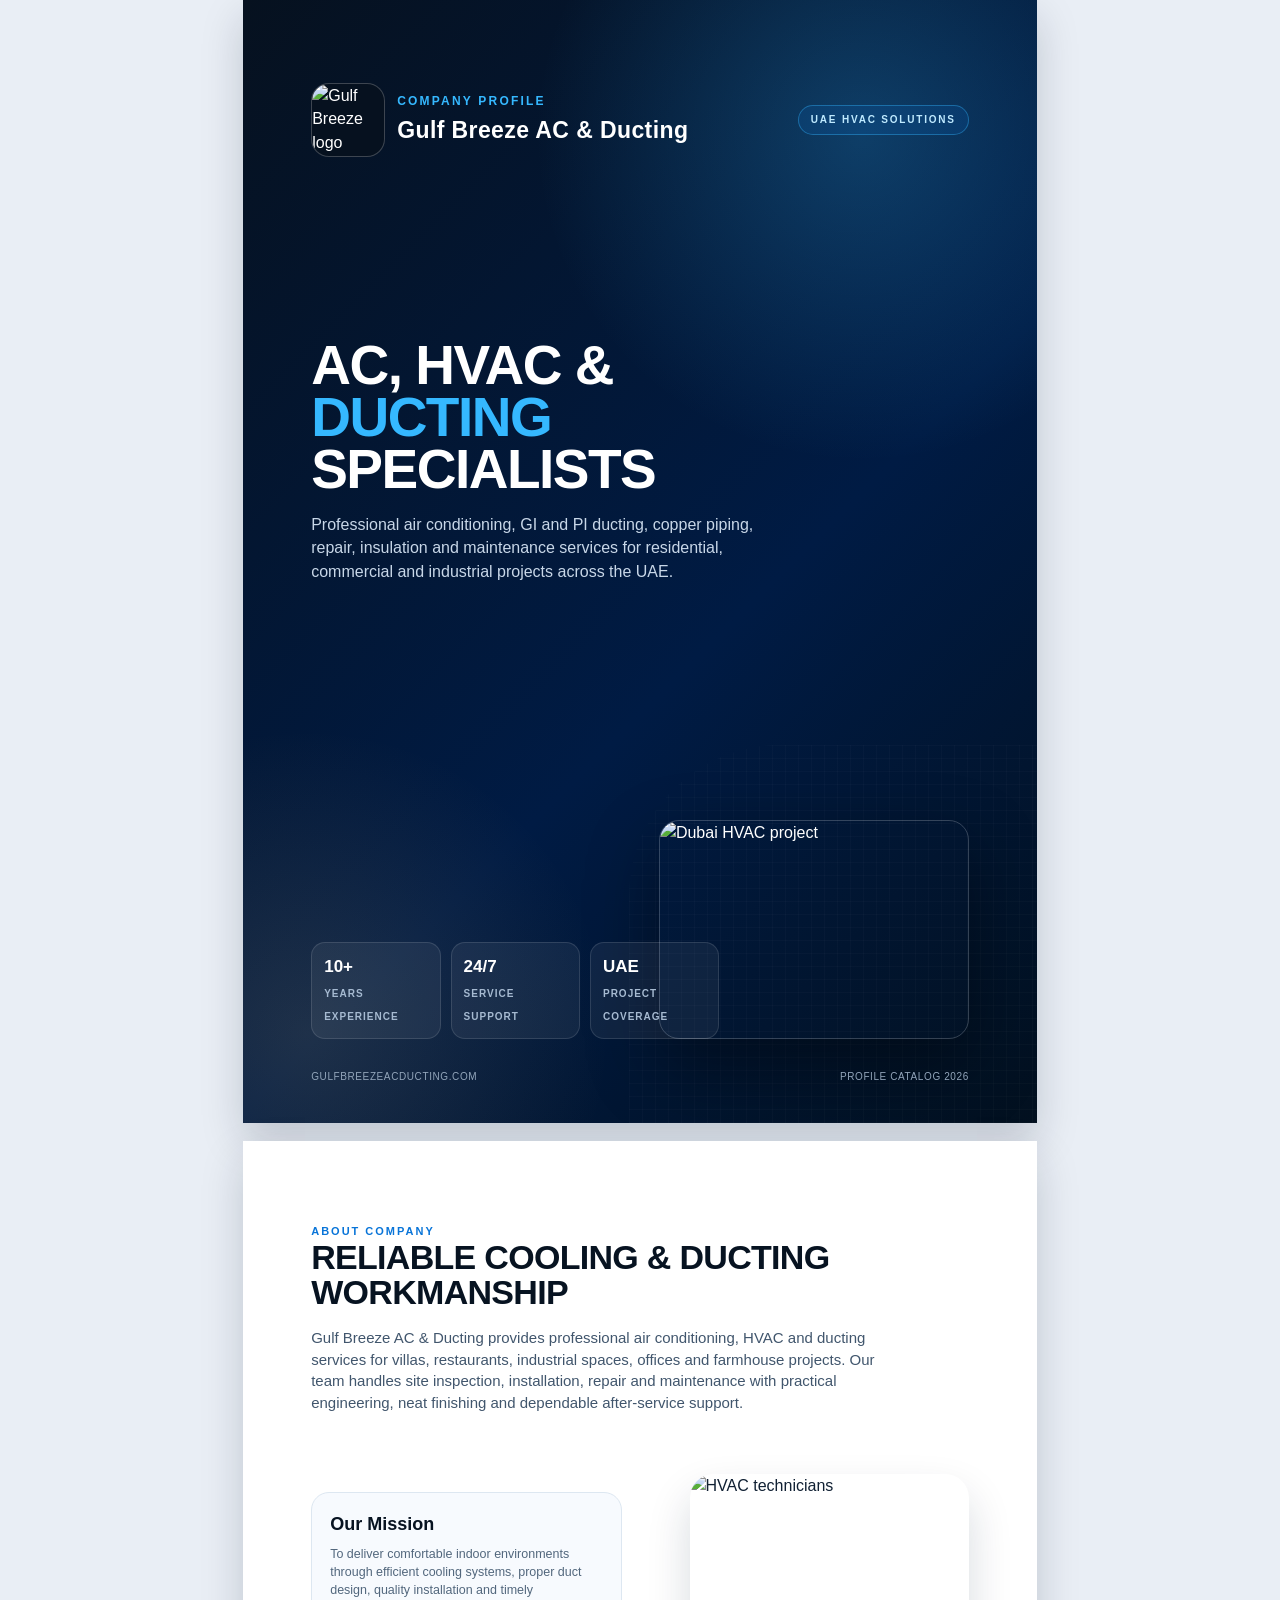
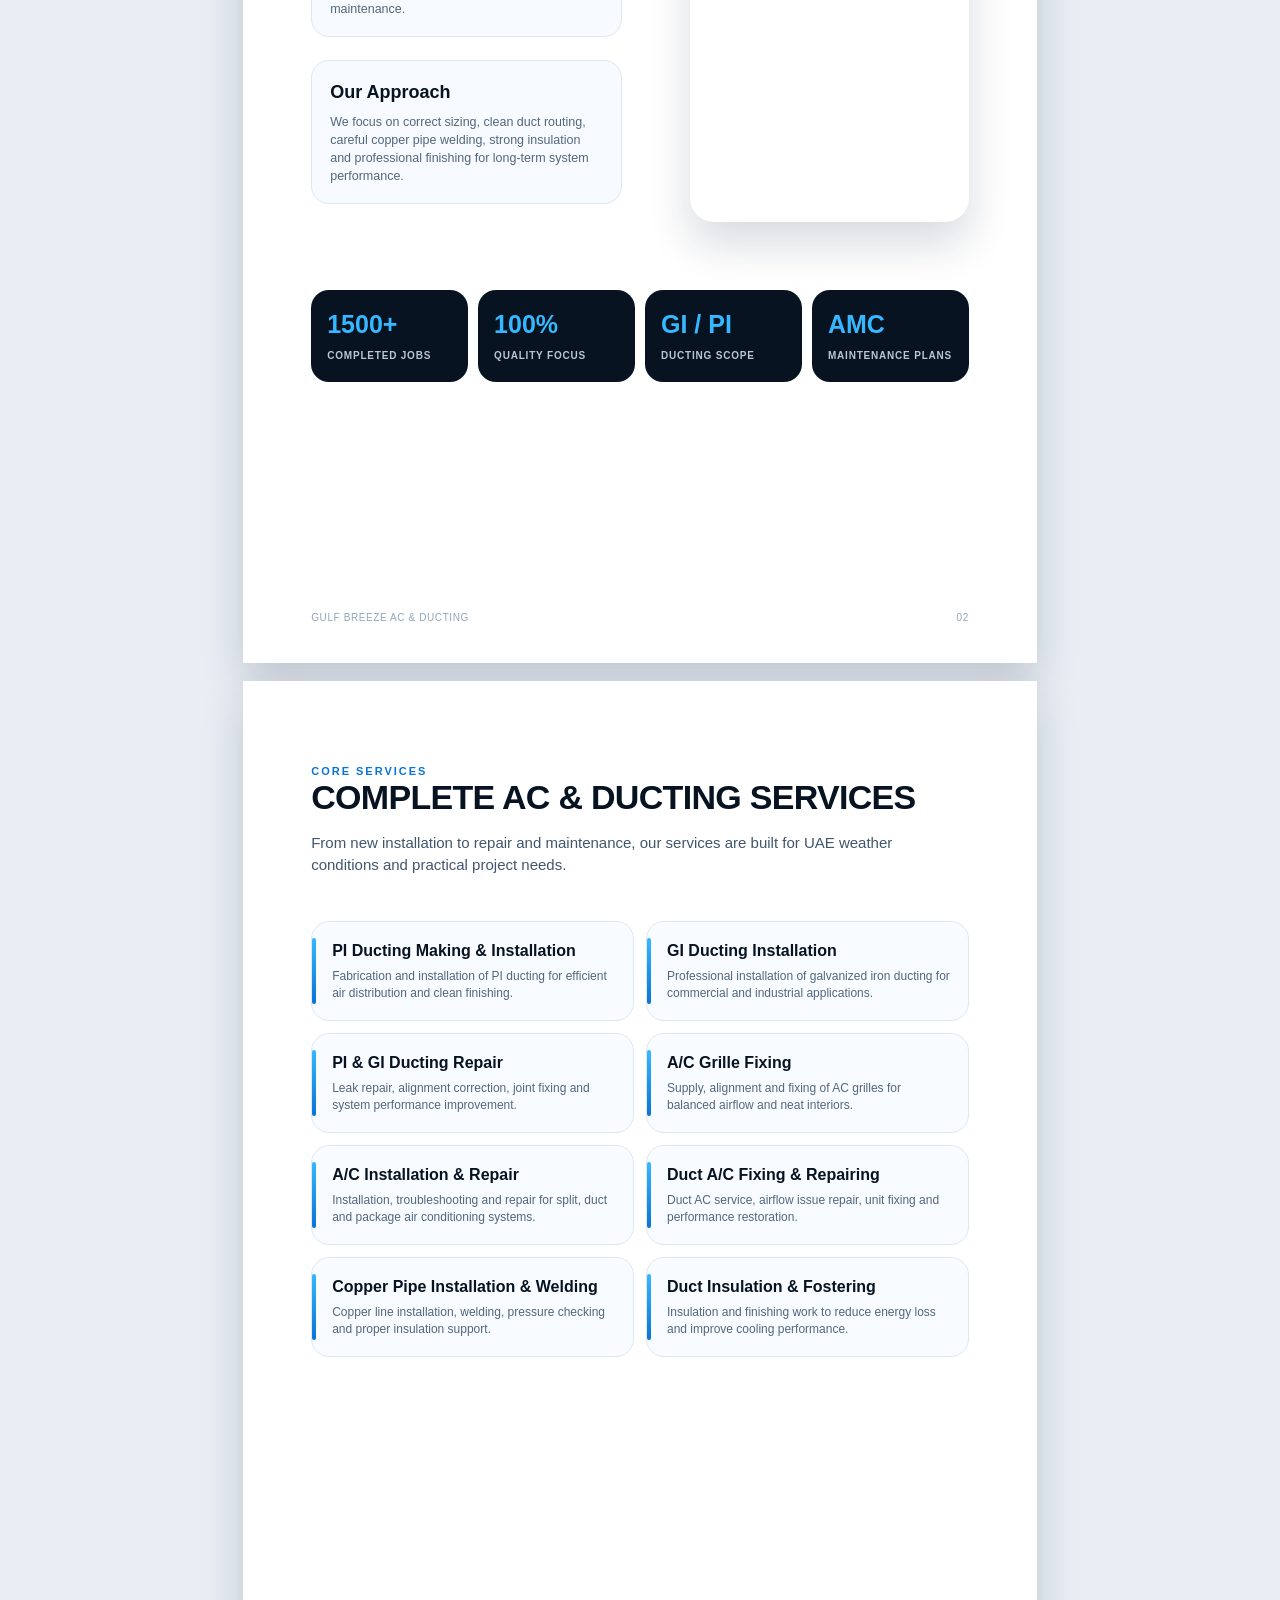
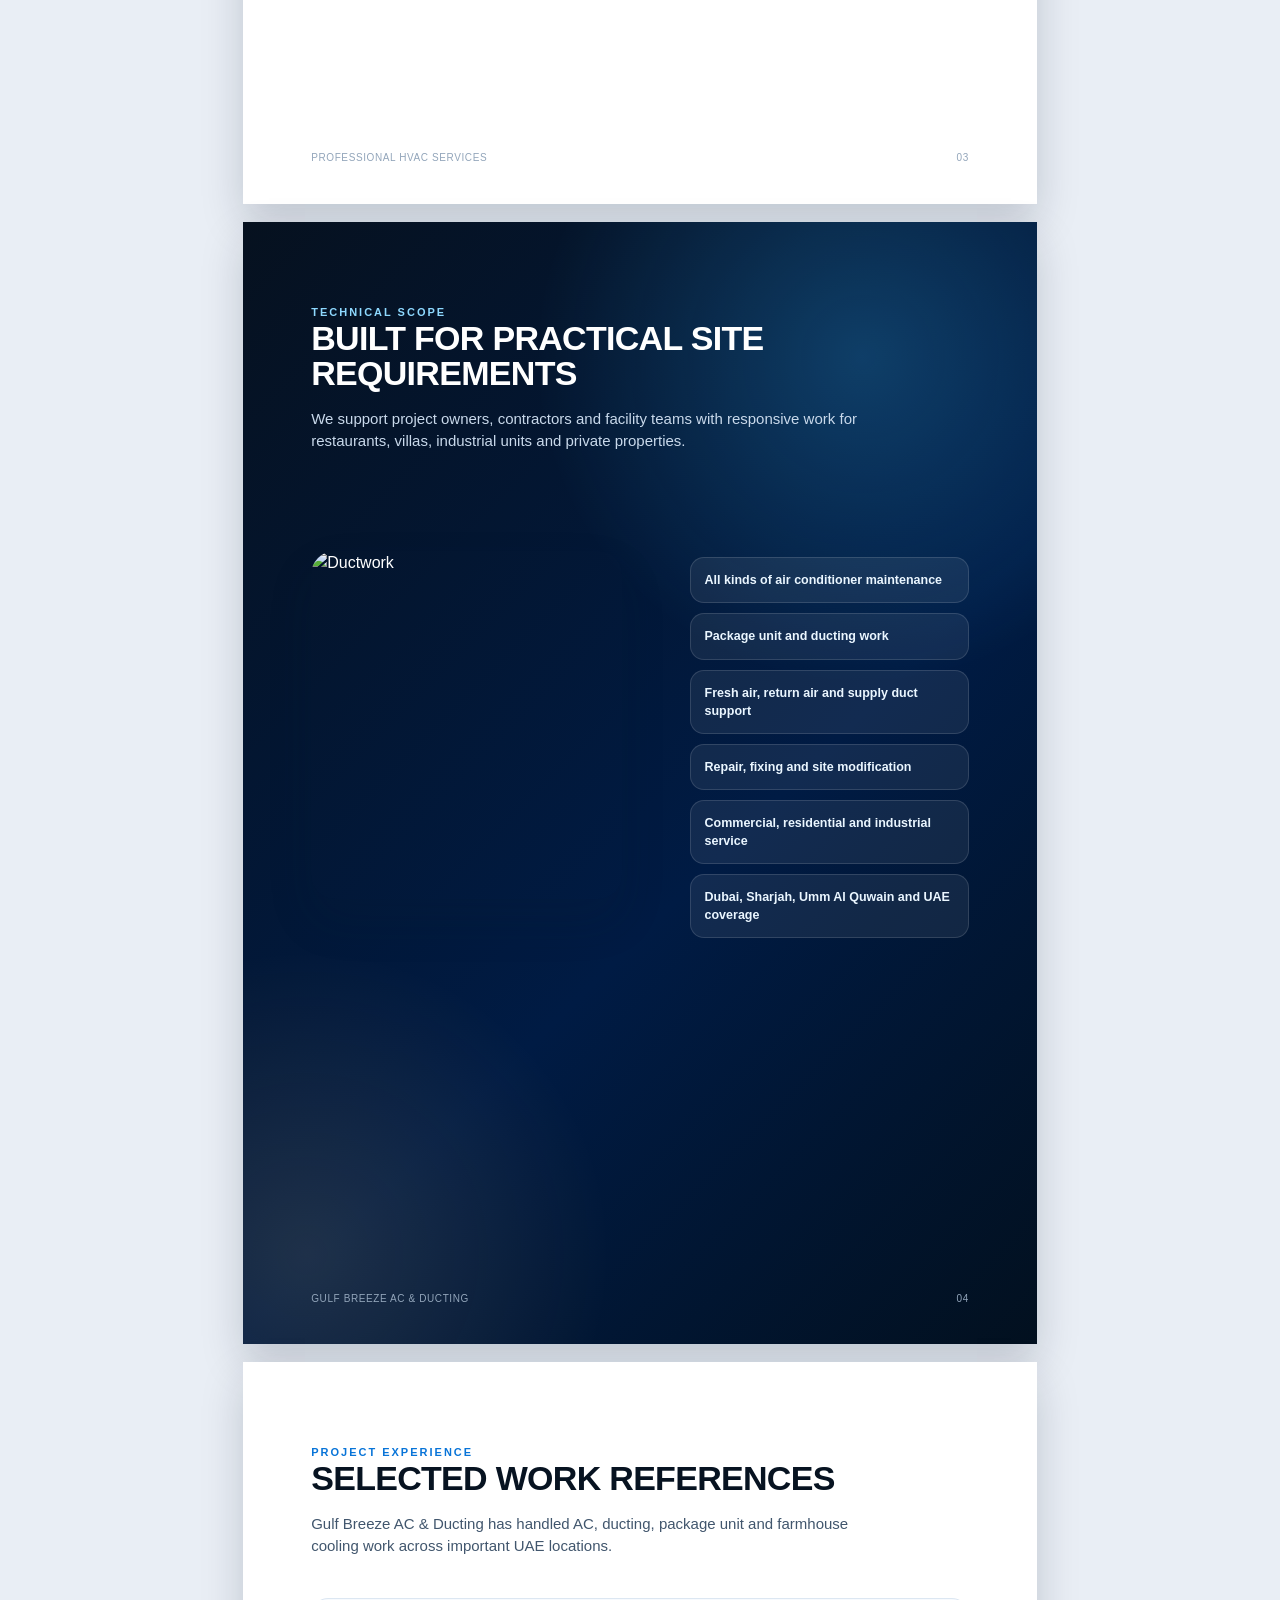
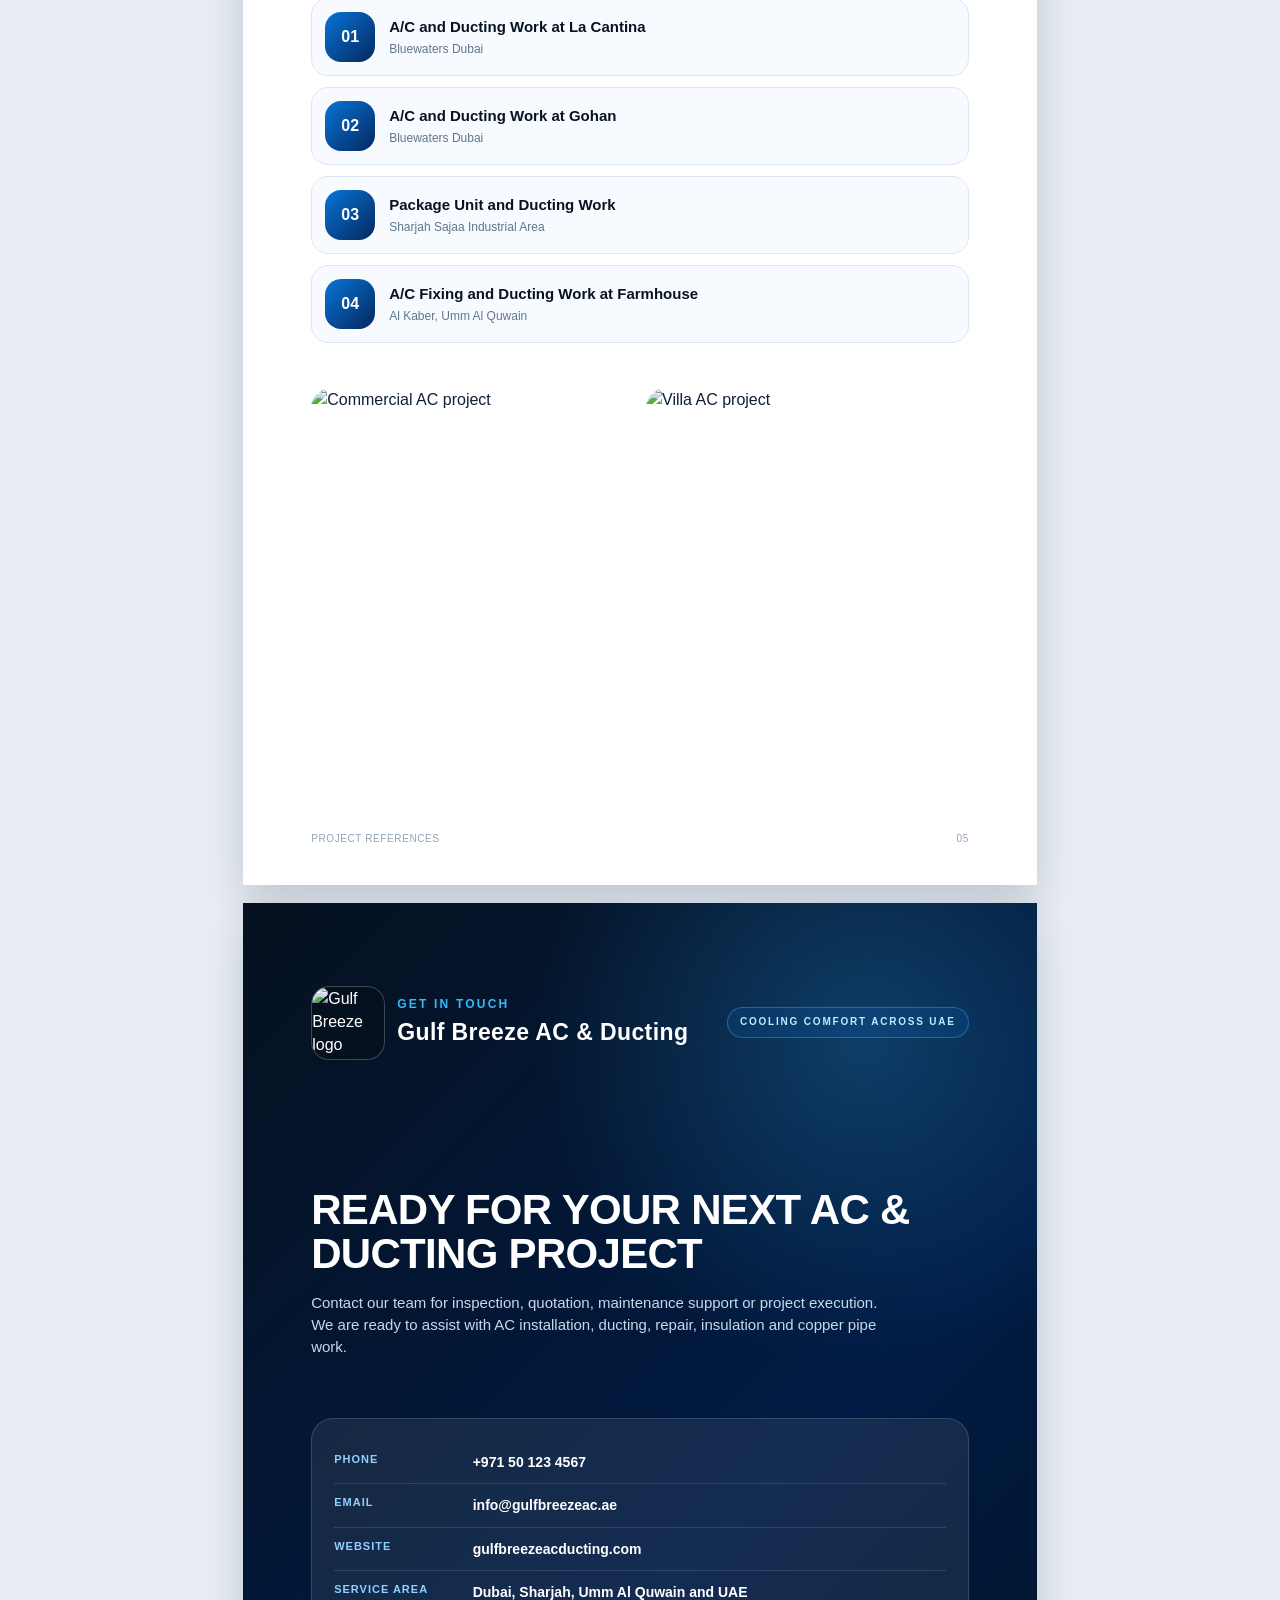
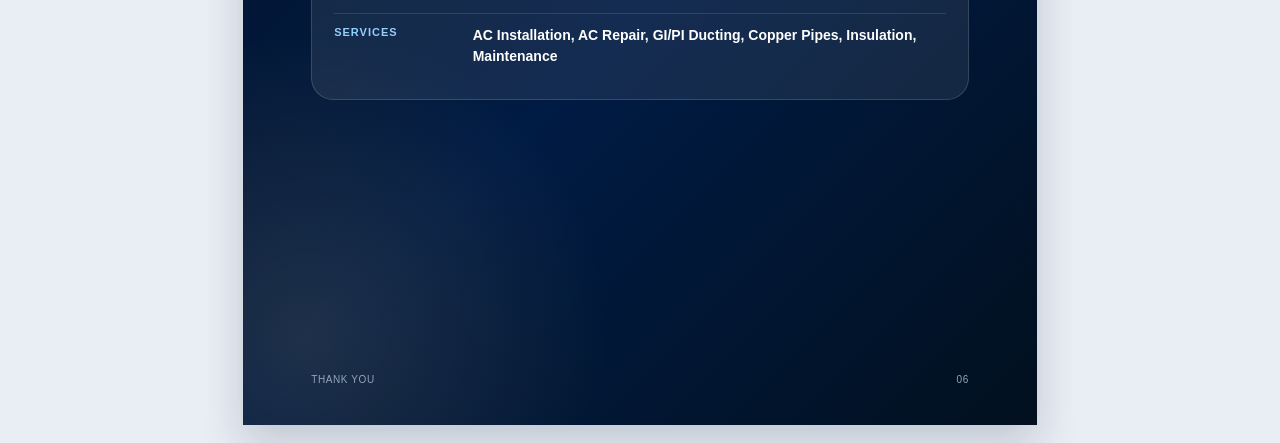
==== public/catalog/company-profile.html @ a93f42c4 "Add company profile catalog" ====
<!doctype html>
<html lang="en">
  <head>
    <meta charset="UTF-8" />
    <meta name="viewport" content="width=device-width, initial-scale=1.0" />
    <title>Gulf Breeze AC & Ducting - Company Profile</title>
    <style>
      :root {
        --navy: #071321;
        --deep: #001b44;
        --blue: #0874d8;
        --cyan: #35b8ff;
        --silver: #d7e2ee;
        --muted: #77879a;
        --gold: #d7b56d;
      }

      * {
        box-sizing: border-box;
      }

      body {
        margin: 0;
        background: #e9eef5;
        color: #102033;
        font-family: Arial, Helvetica, sans-serif;
        line-height: 1.45;
      }

      .page {
        position: relative;
        width: 210mm;
        height: 297mm;
        margin: 0 auto 18px;
        overflow: hidden;
        background: #fff;
        box-shadow: 0 18px 40px rgba(10, 24, 45, 0.18);
        page-break-after: always;
      }

      .dark {
        background:
          radial-gradient(circle at 78% 12%, rgba(53, 184, 255, 0.24), transparent 28%),
          radial-gradient(circle at 8% 92%, rgba(215, 181, 109, 0.14), transparent 24%),
          linear-gradient(135deg, #06111f 0%, #001b44 58%, #02101f 100%);
        color: #fff;
      }

      .inner {
        position: relative;
        z-index: 2;
        padding: 22mm 18mm;
        height: 100%;
      }

      .topline {
        display: flex;
        align-items: center;
        justify-content: space-between;
        gap: 20px;
      }

      .logo-wrap {
        display: flex;
        align-items: center;
        gap: 12px;
      }

      .logo {
        width: 74px;
        height: 74px;
        object-fit: cover;
        border-radius: 18px;
        border: 1px solid rgba(255, 255, 255, 0.22);
        background: #06111f;
      }

      .brand-small {
        font-size: 12px;
        letter-spacing: 2.2px;
        text-transform: uppercase;
        color: var(--cyan);
        font-weight: 700;
      }

      .brand-title {
        margin-top: 3px;
        font-size: 23px;
        font-weight: 900;
        letter-spacing: 0.4px;
        color: #fff;
      }

      .badge {
        display: inline-block;
        padding: 7px 12px;
        border-radius: 999px;
        border: 1px solid rgba(53, 184, 255, 0.38);
        color: #bfeaff;
        background: rgba(8, 116, 216, 0.14);
        font-size: 10px;
        font-weight: 800;
        letter-spacing: 1.8px;
        text-transform: uppercase;
      }

      .cover-title {
        margin: 48mm 0 0;
        max-width: 145mm;
        font-size: 55px;
        line-height: 0.95;
        letter-spacing: -1.5px;
        font-weight: 900;
        text-transform: uppercase;
      }

      .cover-title span {
        color: var(--cyan);
      }

      .cover-copy {
        width: 125mm;
        margin-top: 18px;
        color: #c8d7e8;
        font-size: 16px;
      }

      .cover-grid {
        position: absolute;
        right: -22mm;
        bottom: -20mm;
        width: 130mm;
        height: 120mm;
        border-radius: 40mm 0 0 0;
        opacity: 0.42;
        background-image:
          linear-gradient(rgba(255,255,255,0.05) 1px, transparent 1px),
          linear-gradient(90deg, rgba(255,255,255,0.05) 1px, transparent 1px);
        background-size: 13px 13px;
      }

      .cover-photo {
        position: absolute;
        right: 18mm;
        bottom: 22mm;
        width: 82mm;
        height: 58mm;
        border-radius: 20px;
        object-fit: cover;
        border: 1px solid rgba(255,255,255,0.2);
        box-shadow: 0 28px 70px rgba(0,0,0,0.38);
      }

      .meta-strip {
        position: absolute;
        left: 18mm;
        bottom: 22mm;
        display: grid;
        grid-template-columns: repeat(3, 1fr);
        gap: 10px;
        width: 108mm;
      }

      .meta-card {
        padding: 12px;
        border: 1px solid rgba(255,255,255,0.12);
        border-radius: 14px;
        background: rgba(255,255,255,0.06);
      }

      .meta-card strong {
        display: block;
        color: #fff;
        font-size: 17px;
      }

      .meta-card span {
        color: #a6bad1;
        font-size: 10px;
        text-transform: uppercase;
        letter-spacing: 1px;
        font-weight: 700;
      }

      .page-label {
        color: var(--blue);
        font-size: 11px;
        font-weight: 900;
        letter-spacing: 2px;
        text-transform: uppercase;
      }

      h1, h2, h3, p {
        margin-top: 0;
      }

      h2 {
        margin-bottom: 16px;
        color: #071321;
        font-size: 34px;
        line-height: 1.05;
        letter-spacing: -0.7px;
        text-transform: uppercase;
      }

      .dark h2 {
        color: #fff;
      }

      .lead {
        max-width: 155mm;
        color: #41566d;
        font-size: 15px;
      }

      .dark .lead {
        color: #c9d9eb;
      }

      .split {
        display: grid;
        grid-template-columns: 1fr 0.9fr;
        gap: 18mm;
        align-items: center;
        margin-top: 16mm;
      }

      .photo {
        width: 100%;
        height: 92mm;
        object-fit: cover;
        border-radius: 24px;
        box-shadow: 0 22px 44px rgba(15, 30, 55, 0.16);
      }

      .panel {
        padding: 18px;
        border: 1px solid #dde7f1;
        border-radius: 18px;
        background: #f7fafe;
      }

      .panel h3 {
        margin-bottom: 8px;
        color: #071321;
        font-size: 18px;
      }

      .panel p {
        margin-bottom: 0;
        color: #52677d;
        font-size: 12.5px;
      }

      .stats {
        display: grid;
        grid-template-columns: repeat(4, 1fr);
        gap: 10px;
        margin-top: 18mm;
      }

      .stat {
        padding: 16px;
        border-radius: 18px;
        background: #071321;
        color: #fff;
      }

      .stat strong {
        display: block;
        color: var(--cyan);
        font-size: 25px;
      }

      .stat span {
        color: #b8c6d5;
        font-size: 10px;
        font-weight: 800;
        text-transform: uppercase;
        letter-spacing: 0.8px;
      }

      .grid-2 {
        display: grid;
        grid-template-columns: repeat(2, 1fr);
        gap: 12px;
        margin-top: 12mm;
      }

      .service {
        position: relative;
        padding: 17px 17px 17px 20px;
        border-radius: 18px;
        background: #f8fbff;
        border: 1px solid #dde8f3;
      }

      .service:before {
        content: "";
        position: absolute;
        left: 0;
        top: 16px;
        bottom: 16px;
        width: 4px;
        border-radius: 4px;
        background: linear-gradient(var(--cyan), var(--blue));
      }

      .service h3 {
        margin-bottom: 6px;
        color: #071321;
        font-size: 16px;
      }

      .service p {
        margin-bottom: 0;
        color: #52677d;
        font-size: 12px;
      }

      .check-list {
        display: grid;
        grid-template-columns: repeat(2, 1fr);
        gap: 10px;
        margin-top: 12mm;
      }

      .check {
        padding: 13px 14px;
        border-radius: 14px;
        color: #eaf6ff;
        background: rgba(255,255,255,0.07);
        border: 1px solid rgba(255,255,255,0.13);
        font-size: 12.5px;
        font-weight: 700;
      }

      .project-list {
        display: grid;
        gap: 11px;
        margin-top: 11mm;
      }

      .project {
        display: grid;
        grid-template-columns: 50px 1fr;
        gap: 14px;
        align-items: center;
        padding: 13px;
        border-radius: 17px;
        background: #f7fafe;
        border: 1px solid #dce7f2;
      }

      .project-num {
        display: grid;
        place-items: center;
        width: 50px;
        height: 50px;
        border-radius: 16px;
        color: #fff;
        background: linear-gradient(135deg, var(--blue), #04285e);
        font-weight: 900;
      }

      .project h3 {
        margin-bottom: 3px;
        font-size: 15px;
        color: #071321;
      }

      .project p {
        margin-bottom: 0;
        color: #60768d;
        font-size: 12px;
      }

      .gallery {
        display: grid;
        grid-template-columns: 1fr 1fr;
        gap: 12px;
        margin-top: 12mm;
      }

      .gallery img {
        width: 100%;
        height: 62mm;
        object-fit: cover;
        border-radius: 20px;
      }

      .contact-card {
        margin-top: 16mm;
        padding: 22px;
        border-radius: 22px;
        background: rgba(255,255,255,0.08);
        border: 1px solid rgba(255,255,255,0.14);
      }

      .contact-row {
        display: grid;
        grid-template-columns: 34mm 1fr;
        gap: 10px;
        padding: 11px 0;
        border-bottom: 1px solid rgba(255,255,255,0.12);
      }

      .contact-row:last-child {
        border-bottom: 0;
      }

      .contact-row span {
        color: #93cfff;
        font-size: 11px;
        font-weight: 900;
        text-transform: uppercase;
        letter-spacing: 1px;
      }

      .contact-row strong {
        color: #fff;
        font-size: 14px;
      }

      .footer-note {
        position: absolute;
        left: 18mm;
        right: 18mm;
        bottom: 10mm;
        display: flex;
        justify-content: space-between;
        color: #92a5ba;
        font-size: 10px;
        letter-spacing: 0.6px;
        text-transform: uppercase;
      }

      @page {
        size: A4;
        margin: 0;
      }

      @media print {
        body {
          background: #fff;
        }

        .page {
          margin: 0;
          box-shadow: none;
        }
      }
    </style>
  </head>
  <body>
    <section class="page dark">
      <div class="cover-grid"></div>
      <img class="cover-photo" src="../assets/images/hero_dubai_chiller_1779714256893.png" alt="Dubai HVAC project" />
      <div class="inner">
        <div class="topline">
          <div class="logo-wrap">
            <img class="logo" src="../gulf-breeze-logo.png" alt="Gulf Breeze logo" />
            <div>
              <div class="brand-small">Company Profile</div>
              <div class="brand-title">Gulf Breeze AC & Ducting</div>
            </div>
          </div>
          <div class="badge">UAE HVAC Solutions</div>
        </div>

        <h1 class="cover-title">AC, HVAC & <span>Ducting</span> Specialists</h1>
        <p class="cover-copy">
          Professional air conditioning, GI and PI ducting, copper piping, repair, insulation and maintenance services for residential, commercial and industrial projects across the UAE.
        </p>

        <div class="meta-strip">
          <div class="meta-card"><strong>10+</strong><span>Years Experience</span></div>
          <div class="meta-card"><strong>24/7</strong><span>Service Support</span></div>
          <div class="meta-card"><strong>UAE</strong><span>Project Coverage</span></div>
        </div>
      </div>
      <div class="footer-note"><span>gulfbreezeacducting.com</span><span>Profile Catalog 2026</span></div>
    </section>

    <section class="page">
      <div class="inner">
        <div class="page-label">About Company</div>
        <h2>Reliable Cooling & Ducting Workmanship</h2>
        <p class="lead">
          Gulf Breeze AC & Ducting provides professional air conditioning, HVAC and ducting services for villas, restaurants, industrial spaces, offices and farmhouse projects. Our team handles site inspection, installation, repair and maintenance with practical engineering, neat finishing and dependable after-service support.
        </p>

        <div class="split">
          <div>
            <div class="panel">
              <h3>Our Mission</h3>
              <p>To deliver comfortable indoor environments through efficient cooling systems, proper duct design, quality installation and timely maintenance.</p>
            </div>
            <br />
            <div class="panel">
              <h3>Our Approach</h3>
              <p>We focus on correct sizing, clean duct routing, careful copper pipe welding, strong insulation and professional finishing for long-term system performance.</p>
            </div>
          </div>
          <img class="photo" src="../assets/images/about_technicians_1779714281307.png" alt="HVAC technicians" />
        </div>

        <div class="stats">
          <div class="stat"><strong>1500+</strong><span>Completed Jobs</span></div>
          <div class="stat"><strong>100%</strong><span>Quality Focus</span></div>
          <div class="stat"><strong>GI / PI</strong><span>Ducting Scope</span></div>
          <div class="stat"><strong>AMC</strong><span>Maintenance Plans</span></div>
        </div>
      </div>
      <div class="footer-note"><span>Gulf Breeze AC & Ducting</span><span>02</span></div>
    </section>

    <section class="page">
      <div class="inner">
        <div class="page-label">Core Services</div>
        <h2>Complete AC & Ducting Services</h2>
        <p class="lead">
          From new installation to repair and maintenance, our services are built for UAE weather conditions and practical project needs.
        </p>

        <div class="grid-2">
          <div class="service"><h3>PI Ducting Making & Installation</h3><p>Fabrication and installation of PI ducting for efficient air distribution and clean finishing.</p></div>
          <div class="service"><h3>GI Ducting Installation</h3><p>Professional installation of galvanized iron ducting for commercial and industrial applications.</p></div>
          <div class="service"><h3>PI & GI Ducting Repair</h3><p>Leak repair, alignment correction, joint fixing and system performance improvement.</p></div>
          <div class="service"><h3>A/C Grille Fixing</h3><p>Supply, alignment and fixing of AC grilles for balanced airflow and neat interiors.</p></div>
          <div class="service"><h3>A/C Installation & Repair</h3><p>Installation, troubleshooting and repair for split, duct and package air conditioning systems.</p></div>
          <div class="service"><h3>Duct A/C Fixing & Repairing</h3><p>Duct AC service, airflow issue repair, unit fixing and performance restoration.</p></div>
          <div class="service"><h3>Copper Pipe Installation & Welding</h3><p>Copper line installation, welding, pressure checking and proper insulation support.</p></div>
          <div class="service"><h3>Duct Insulation & Fostering</h3><p>Insulation and finishing work to reduce energy loss and improve cooling performance.</p></div>
        </div>
      </div>
      <div class="footer-note"><span>Professional HVAC Services</span><span>03</span></div>
    </section>

    <section class="page dark">
      <div class="inner">
        <div class="page-label" style="color:#8ed9ff">Technical Scope</div>
        <h2>Built For Practical Site Requirements</h2>
        <p class="lead">
          We support project owners, contractors and facility teams with responsive work for restaurants, villas, industrial units and private properties.
        </p>

        <div class="split">
          <img class="photo" src="../assets/images/about_ductwork_1779714306648.png" alt="Ductwork" />
          <div>
            <div class="check-list" style="grid-template-columns:1fr">
              <div class="check">All kinds of air conditioner maintenance</div>
              <div class="check">Package unit and ducting work</div>
              <div class="check">Fresh air, return air and supply duct support</div>
              <div class="check">Repair, fixing and site modification</div>
              <div class="check">Commercial, residential and industrial service</div>
              <div class="check">Dubai, Sharjah, Umm Al Quwain and UAE coverage</div>
            </div>
          </div>
        </div>
      </div>
      <div class="footer-note"><span>Gulf Breeze AC & Ducting</span><span>04</span></div>
    </section>

    <section class="page">
      <div class="inner">
        <div class="page-label">Project Experience</div>
        <h2>Selected Work References</h2>
        <p class="lead">
          Gulf Breeze AC & Ducting has handled AC, ducting, package unit and farmhouse cooling work across important UAE locations.
        </p>

        <div class="project-list">
          <div class="project"><div class="project-num">01</div><div><h3>A/C and Ducting Work at La Cantina</h3><p>Bluewaters Dubai</p></div></div>
          <div class="project"><div class="project-num">02</div><div><h3>A/C and Ducting Work at Gohan</h3><p>Bluewaters Dubai</p></div></div>
          <div class="project"><div class="project-num">03</div><div><h3>Package Unit and Ducting Work</h3><p>Sharjah Sajaa Industrial Area</p></div></div>
          <div class="project"><div class="project-num">04</div><div><h3>A/C Fixing and Ducting Work at Farmhouse</h3><p>Al Kaber, Umm Al Quwain</p></div></div>
        </div>

        <div class="gallery">
          <img src="../assets/images/project_office_1779714329550.png" alt="Commercial AC project" />
          <img src="../assets/images/project_villa_1779714355444.png" alt="Villa AC project" />
        </div>
      </div>
      <div class="footer-note"><span>Project References</span><span>05</span></div>
    </section>

    <section class="page dark">
      <div class="inner">
        <div class="topline">
          <div class="logo-wrap">
            <img class="logo" src="../gulf-breeze-logo.png" alt="Gulf Breeze logo" />
            <div>
              <div class="brand-small">Get In Touch</div>
              <div class="brand-title">Gulf Breeze AC & Ducting</div>
            </div>
          </div>
          <div class="badge">Cooling Comfort Across UAE</div>
        </div>

        <h2 style="margin-top:34mm; font-size:42px;">Ready For Your Next AC & Ducting Project</h2>
        <p class="lead">
          Contact our team for inspection, quotation, maintenance support or project execution. We are ready to assist with AC installation, ducting, repair, insulation and copper pipe work.
        </p>

        <div class="contact-card">
          <div class="contact-row"><span>Phone</span><strong>+971 50 123 4567</strong></div>
          <div class="contact-row"><span>Email</span><strong>info@gulfbreezeac.ae</strong></div>
          <div class="contact-row"><span>Website</span><strong>gulfbreezeacducting.com</strong></div>
          <div class="contact-row"><span>Service Area</span><strong>Dubai, Sharjah, Umm Al Quwain and UAE</strong></div>
          <div class="contact-row"><span>Services</span><strong>AC Installation, AC Repair, GI/PI Ducting, Copper Pipes, Insulation, Maintenance</strong></div>
        </div>
      </div>
      <div class="footer-note"><span>Thank You</span><span>06</span></div>
    </section>
  </body>
</html>
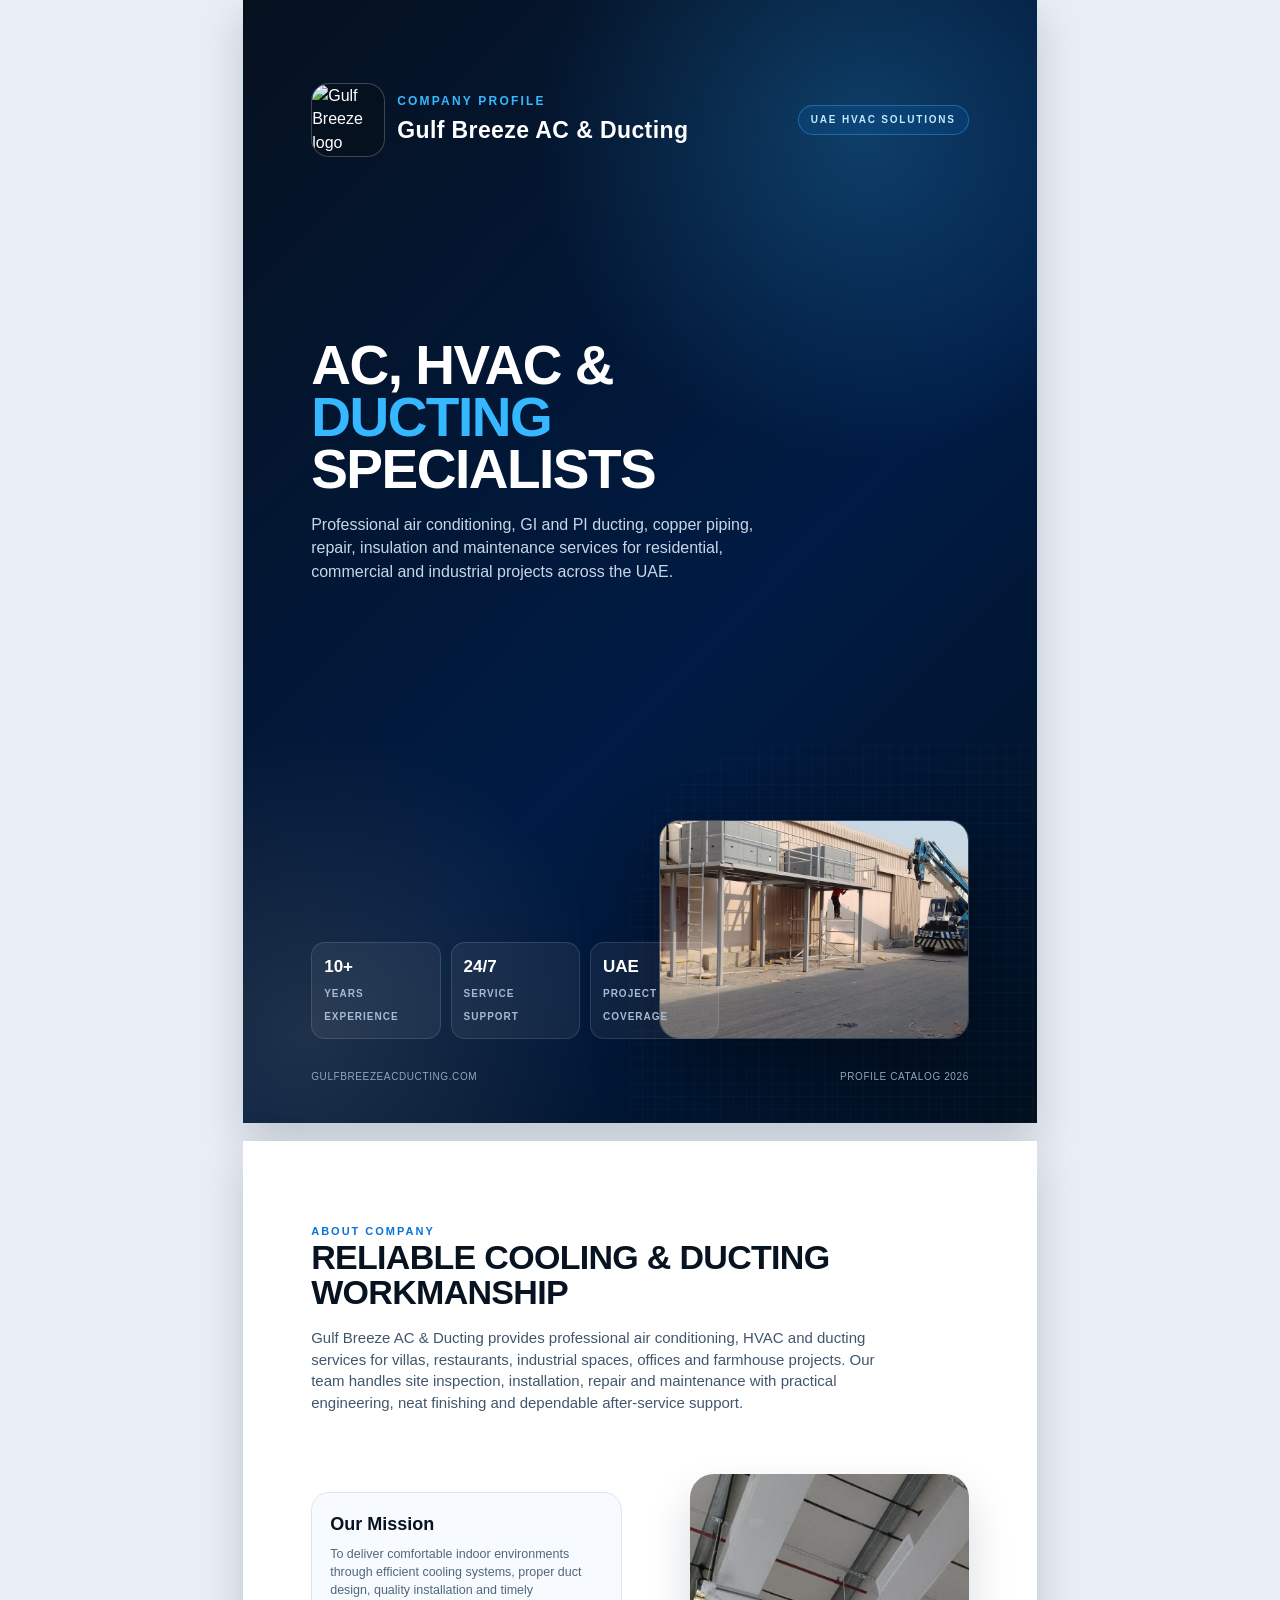
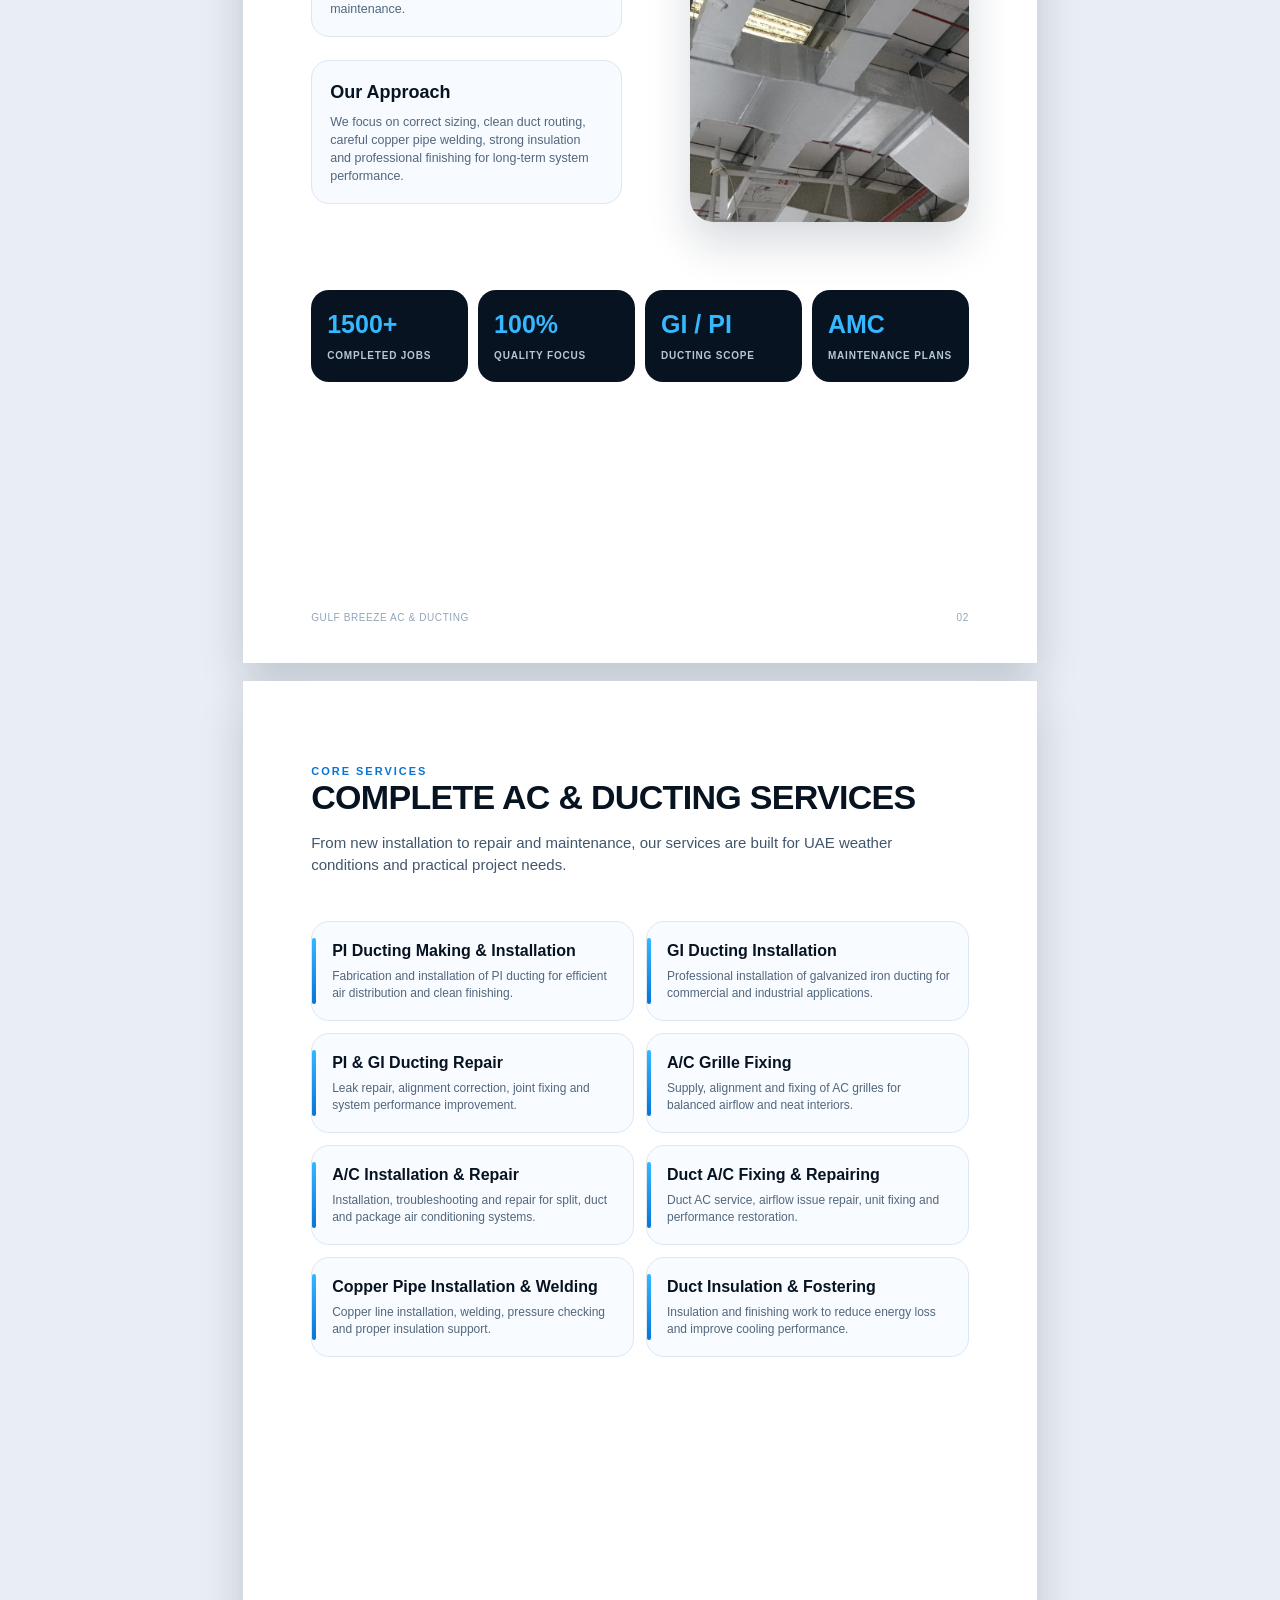
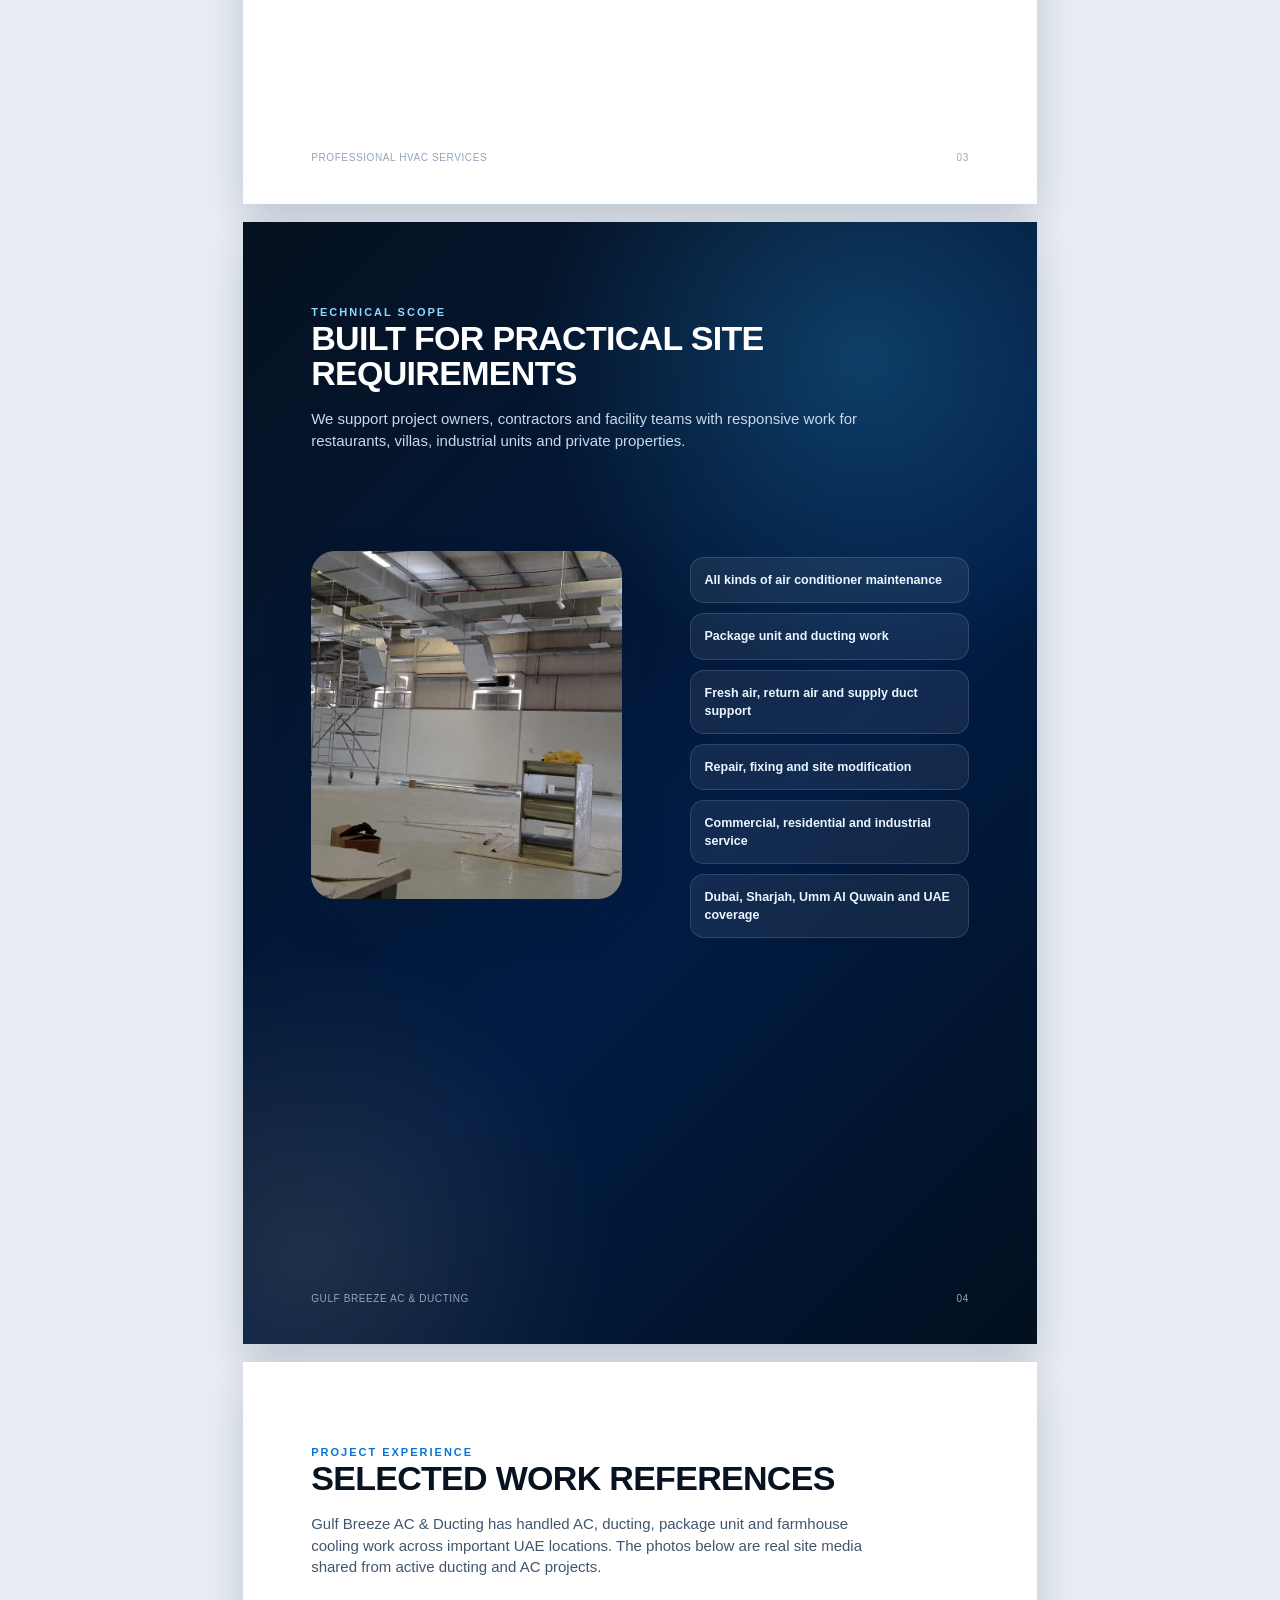
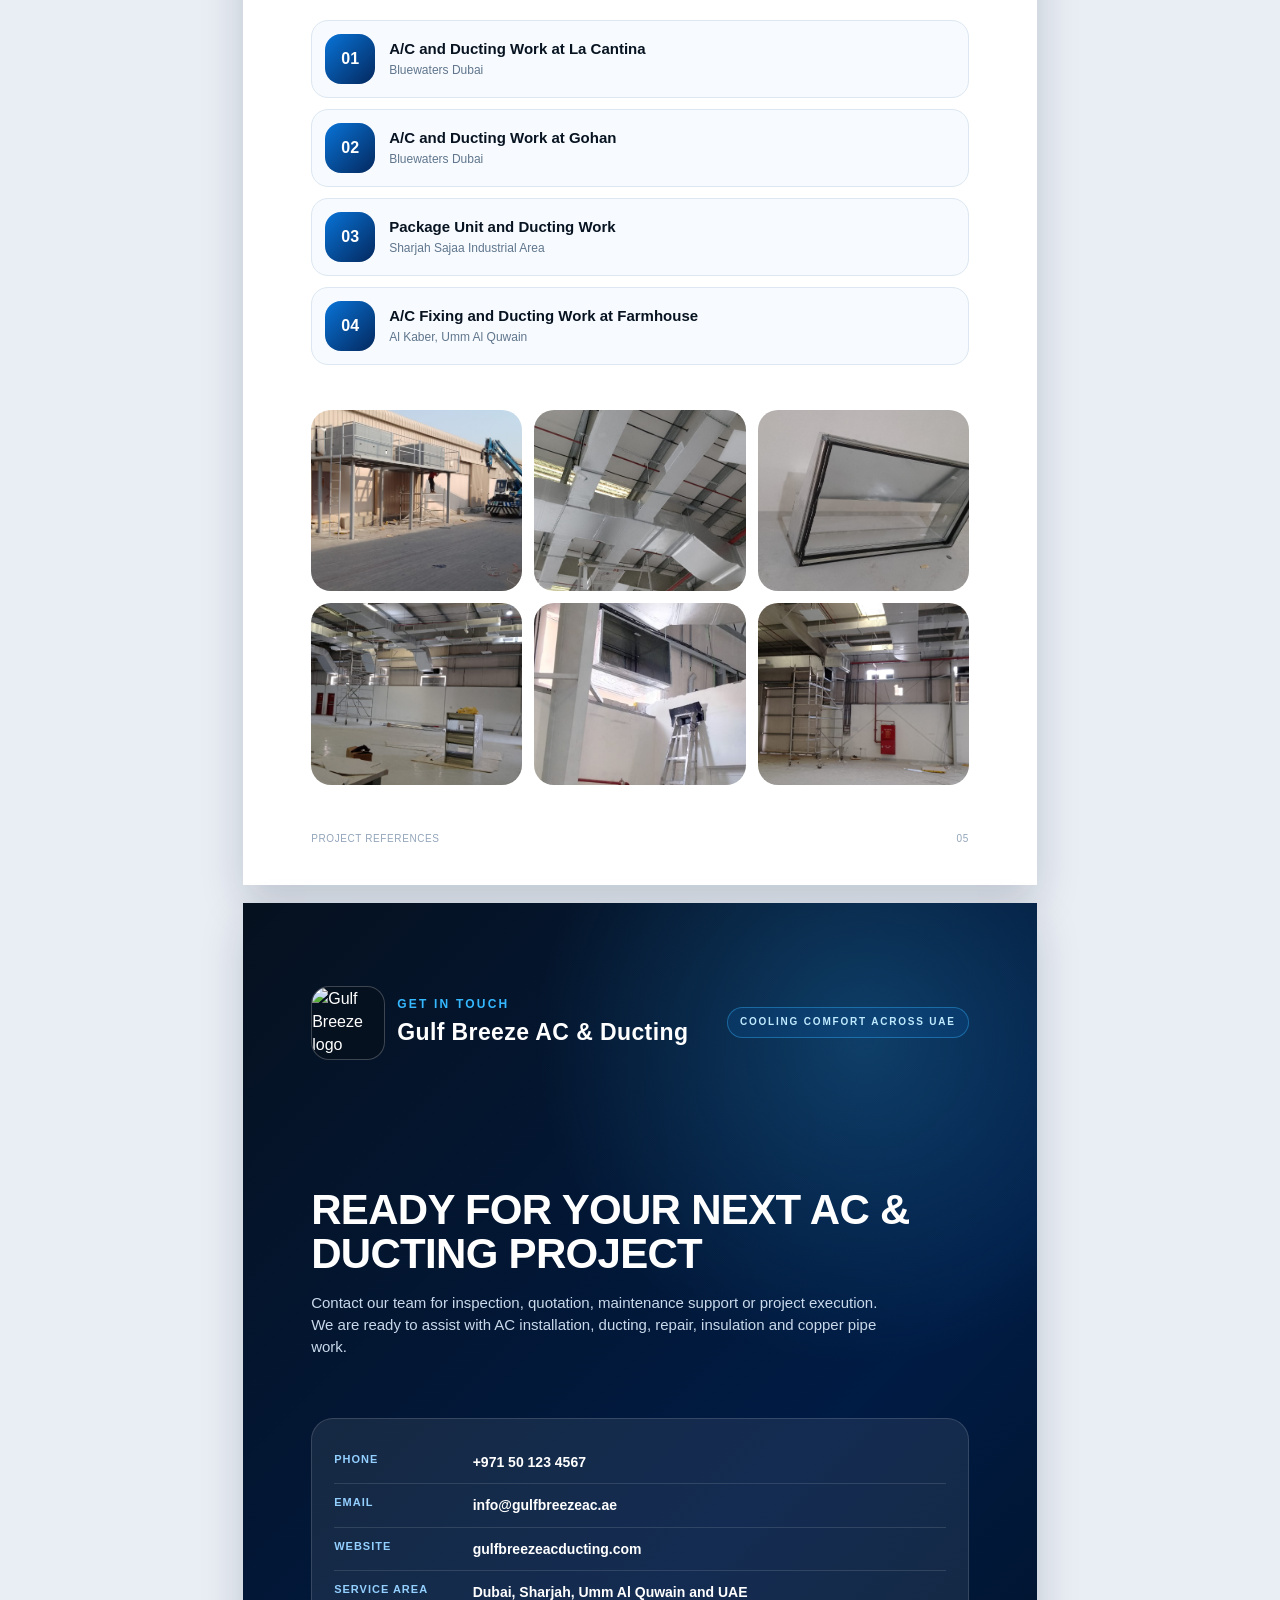
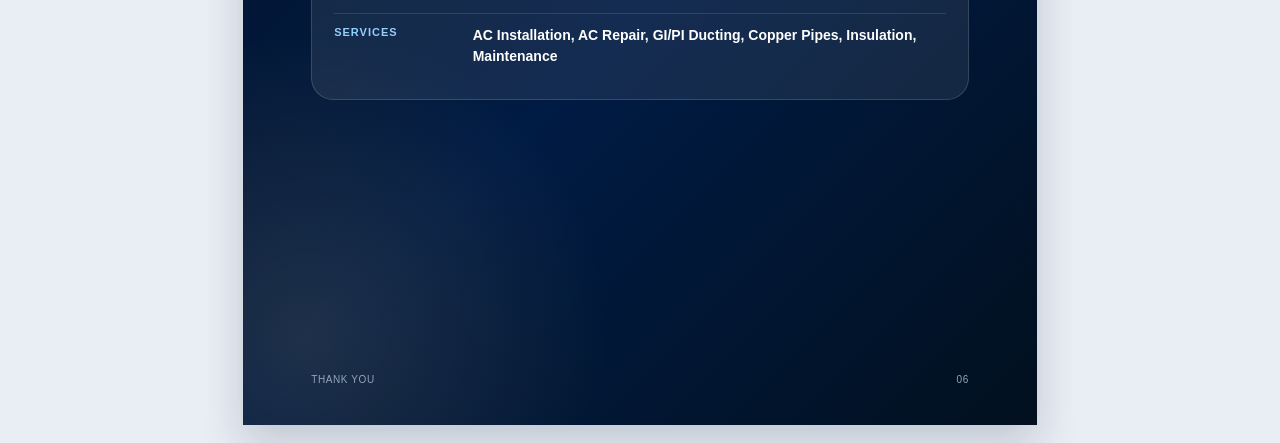
==== commit fa7ee6a2: "Add client work media to site and catalog" ====
--- a/public/catalog/company-profile.html
+++ b/public/catalog/company-profile.html
@@ -377,14 +377,14 @@
 
       .gallery {
         display: grid;
-        grid-template-columns: 1fr 1fr;
+        grid-template-columns: repeat(3, 1fr);
         gap: 12px;
         margin-top: 12mm;
       }
 
       .gallery img {
         width: 100%;
-        height: 62mm;
+        height: 48mm;
         object-fit: cover;
         border-radius: 20px;
       }
@@ -455,7 +455,7 @@
   <body>
     <section class="page dark">
       <div class="cover-grid"></div>
-      <img class="cover-photo" src="../assets/images/hero_dubai_chiller_1779714256893.png" alt="Dubai HVAC project" />
+      <img class="cover-photo" src="../assets/client-work/industrial-package-unit-platform.jpeg" alt="Package unit platform project" />
       <div class="inner">
         <div class="topline">
           <div class="logo-wrap">
@@ -502,7 +502,7 @@
               <p>We focus on correct sizing, clean duct routing, careful copper pipe welding, strong insulation and professional finishing for long-term system performance.</p>
             </div>
           </div>
-          <img class="photo" src="../assets/images/about_technicians_1779714281307.png" alt="HVAC technicians" />
+          <img class="photo" src="../assets/client-work/warehouse-ducting-ceiling.jpeg" alt="Warehouse ducting installation" />
         </div>
 
         <div class="stats">
@@ -546,7 +546,7 @@
         </p>
 
         <div class="split">
-          <img class="photo" src="../assets/images/about_ductwork_1779714306648.png" alt="Ductwork" />
+          <img class="photo" src="../assets/client-work/ducting-installation-hall.jpeg" alt="Industrial hall ducting" />
           <div>
             <div class="check-list" style="grid-template-columns:1fr">
               <div class="check">All kinds of air conditioner maintenance</div>
@@ -567,7 +567,7 @@
         <div class="page-label">Project Experience</div>
         <h2>Selected Work References</h2>
         <p class="lead">
-          Gulf Breeze AC & Ducting has handled AC, ducting, package unit and farmhouse cooling work across important UAE locations.
+          Gulf Breeze AC & Ducting has handled AC, ducting, package unit and farmhouse cooling work across important UAE locations. The photos below are real site media shared from active ducting and AC projects.
         </p>
 
         <div class="project-list">
@@ -578,8 +578,12 @@
         </div>
 
         <div class="gallery">
-          <img src="../assets/images/project_office_1779714329550.png" alt="Commercial AC project" />
-          <img src="../assets/images/project_villa_1779714355444.png" alt="Villa AC project" />
+          <img src="../assets/client-work/industrial-package-unit-platform.jpeg" alt="Package unit platform" />
+          <img src="../assets/client-work/warehouse-ducting-ceiling.jpeg" alt="Warehouse ducting ceiling" />
+          <img src="../assets/client-work/gi-duct-box-fabrication.jpeg" alt="GI duct fabrication" />
+          <img src="../assets/client-work/ducting-installation-hall.jpeg" alt="Ducting installation hall" />
+          <img src="../assets/client-work/duct-repair-access.jpeg" alt="Duct repair access" />
+          <img src="../assets/client-work/industrial-duct-network.jpeg" alt="Industrial duct network" />
         </div>
       </div>
       <div class="footer-note"><span>Project References</span><span>05</span></div>
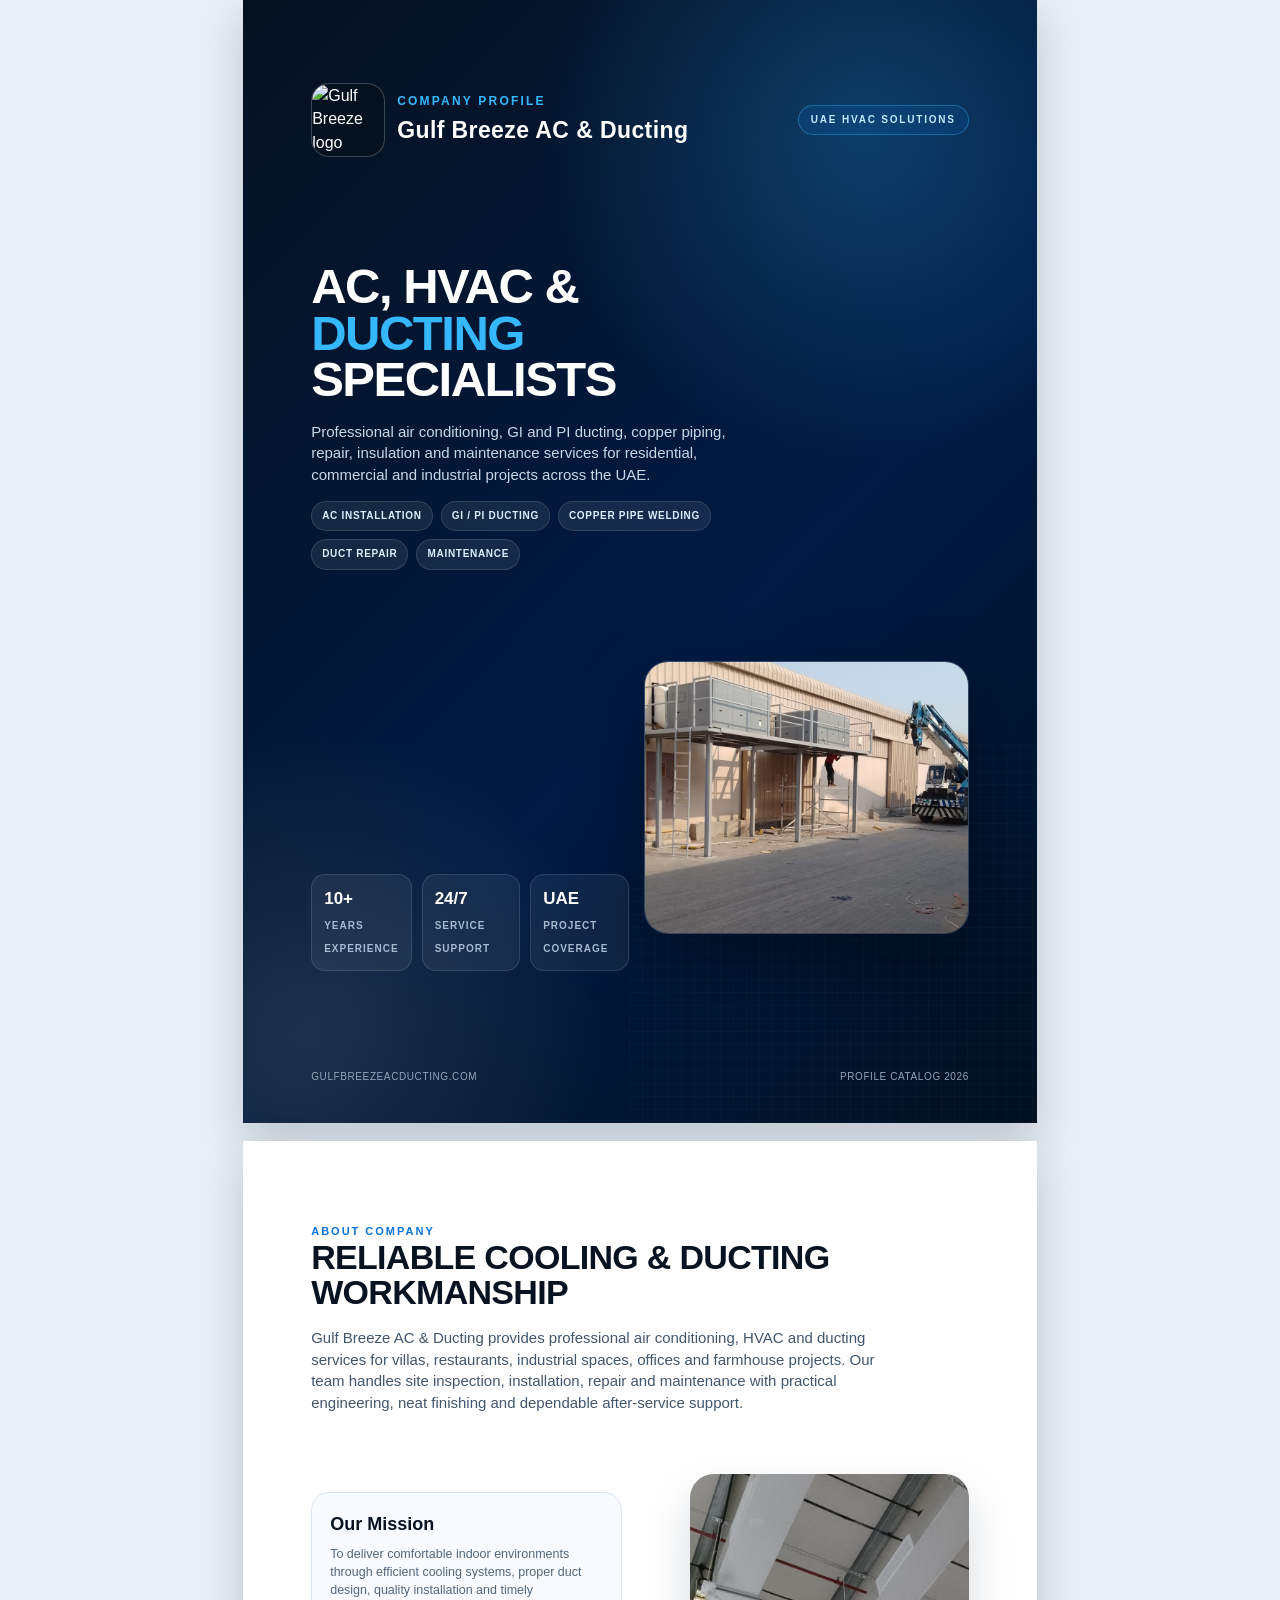
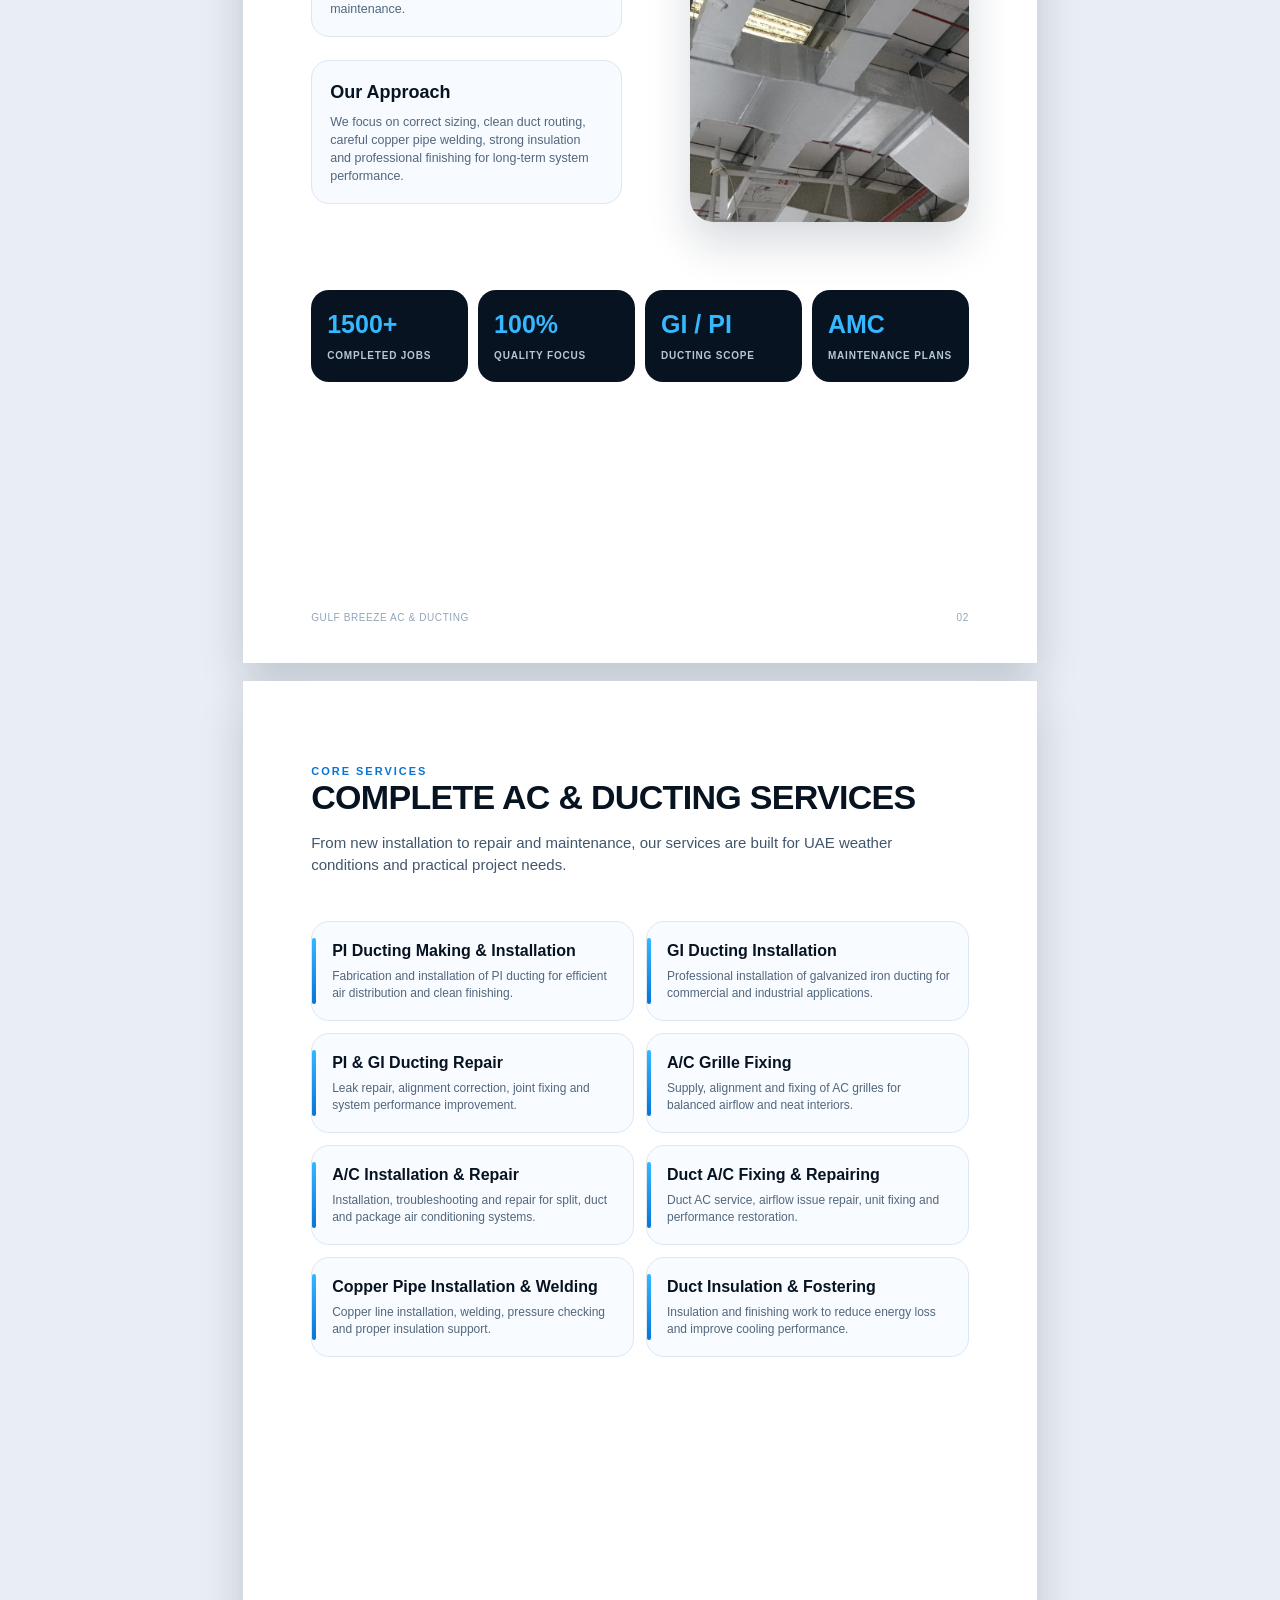
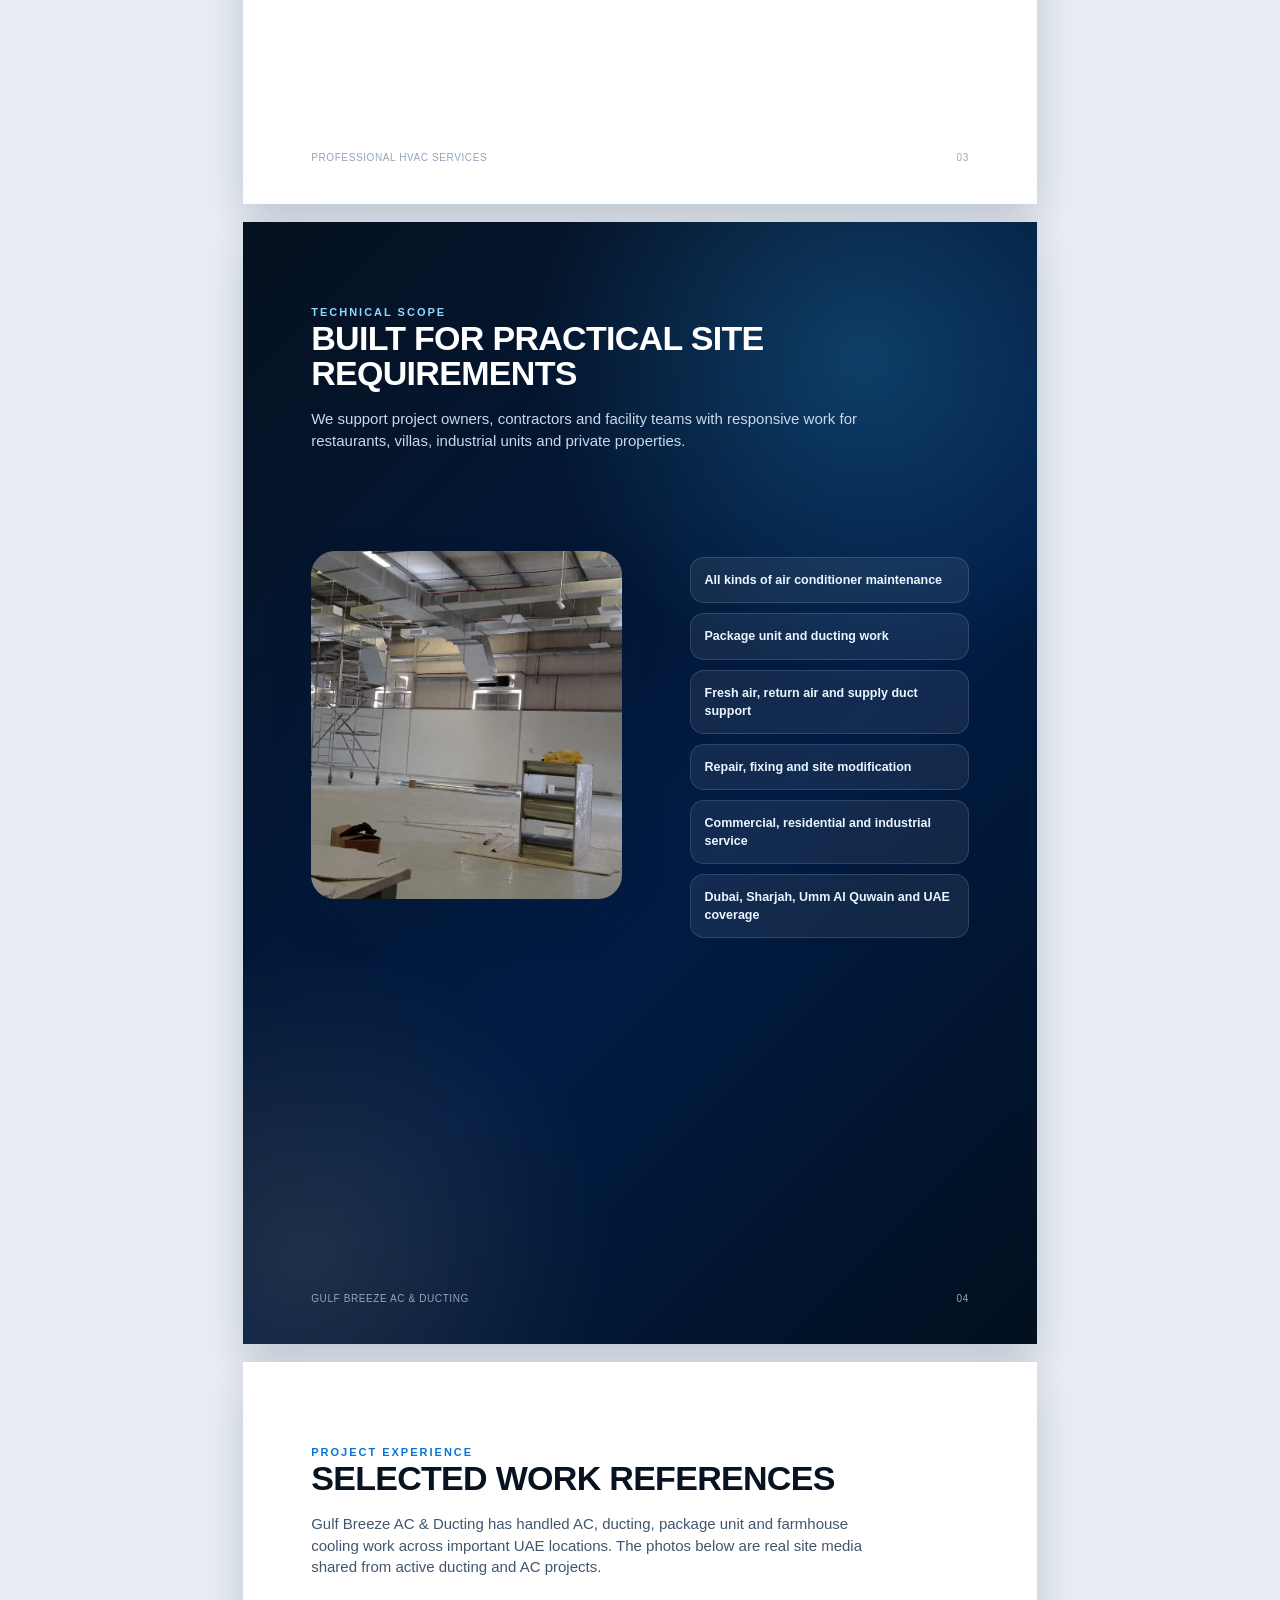
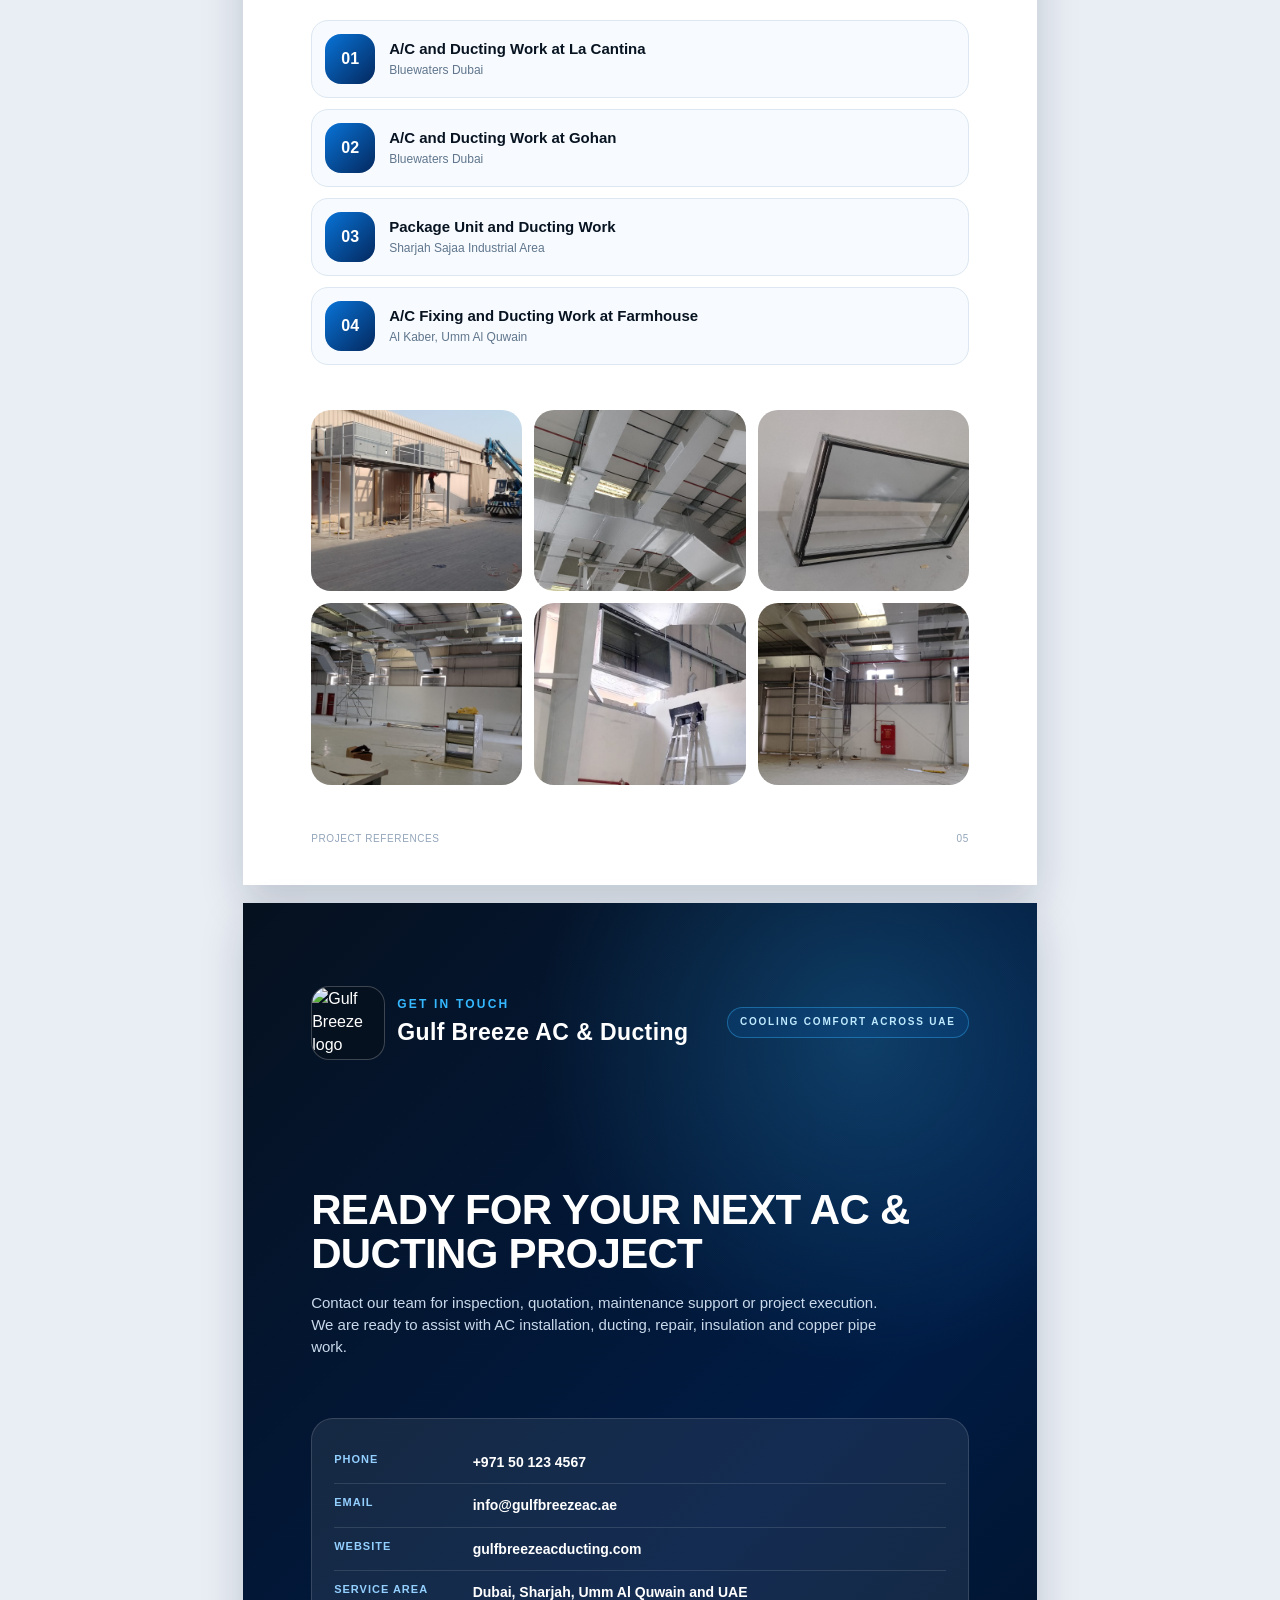
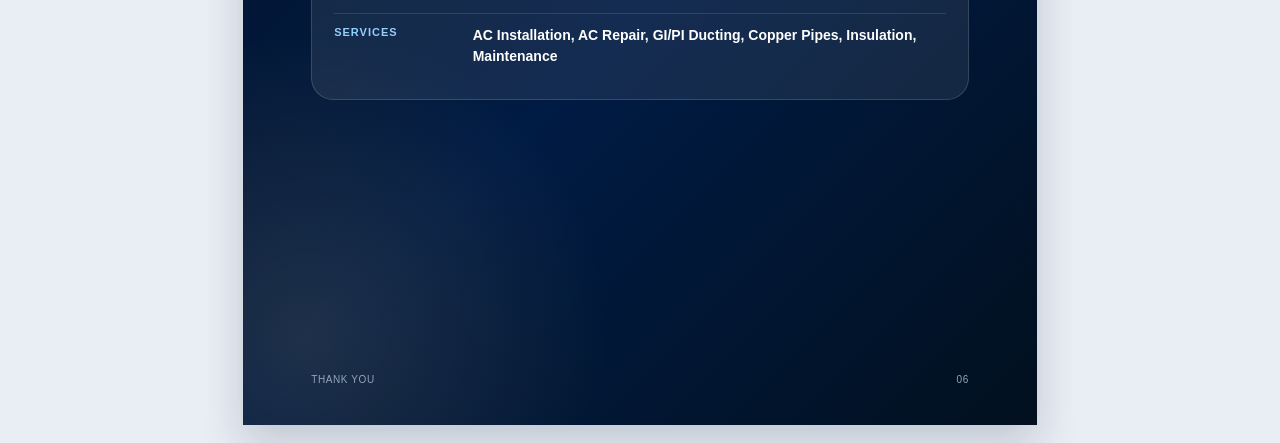
==== commit 94afe5eb: "Improve catalog cover spacing" ====
--- a/public/catalog/company-profile.html
+++ b/public/catalog/company-profile.html
@@ -105,9 +105,9 @@
       }
 
       .cover-title {
-        margin: 48mm 0 0;
-        max-width: 145mm;
-        font-size: 55px;
+        margin: 28mm 0 0;
+        max-width: 128mm;
+        font-size: 49px;
         line-height: 0.95;
         letter-spacing: -1.5px;
         font-weight: 900;
@@ -119,10 +119,30 @@
       }
 
       .cover-copy {
-        width: 125mm;
+        width: 112mm;
         margin-top: 18px;
         color: #c8d7e8;
-        font-size: 16px;
+        font-size: 15px;
+      }
+
+      .cover-services {
+        display: flex;
+        flex-wrap: wrap;
+        gap: 8px;
+        width: 112mm;
+        margin-top: 14px;
+      }
+
+      .cover-services span {
+        padding: 7px 10px;
+        border-radius: 999px;
+        color: #dcefff;
+        background: rgba(255, 255, 255, 0.08);
+        border: 1px solid rgba(255, 255, 255, 0.13);
+        font-size: 10px;
+        font-weight: 800;
+        letter-spacing: 0.7px;
+        text-transform: uppercase;
       }
 
       .cover-grid {
@@ -142,10 +162,10 @@
       .cover-photo {
         position: absolute;
         right: 18mm;
-        bottom: 22mm;
-        width: 82mm;
-        height: 58mm;
-        border-radius: 20px;
+        bottom: 50mm;
+        width: 86mm;
+        height: 72mm;
+        border-radius: 24px;
         object-fit: cover;
         border: 1px solid rgba(255,255,255,0.2);
         box-shadow: 0 28px 70px rgba(0,0,0,0.38);
@@ -154,11 +174,11 @@
       .meta-strip {
         position: absolute;
         left: 18mm;
-        bottom: 22mm;
+        bottom: 40mm;
         display: grid;
         grid-template-columns: repeat(3, 1fr);
         gap: 10px;
-        width: 108mm;
+        width: 84mm;
       }
 
       .meta-card {
@@ -472,6 +492,13 @@
         <p class="cover-copy">
           Professional air conditioning, GI and PI ducting, copper piping, repair, insulation and maintenance services for residential, commercial and industrial projects across the UAE.
         </p>
+        <div class="cover-services">
+          <span>AC Installation</span>
+          <span>GI / PI Ducting</span>
+          <span>Copper Pipe Welding</span>
+          <span>Duct Repair</span>
+          <span>Maintenance</span>
+        </div>
 
         <div class="meta-strip">
           <div class="meta-card"><strong>10+</strong><span>Years Experience</span></div>
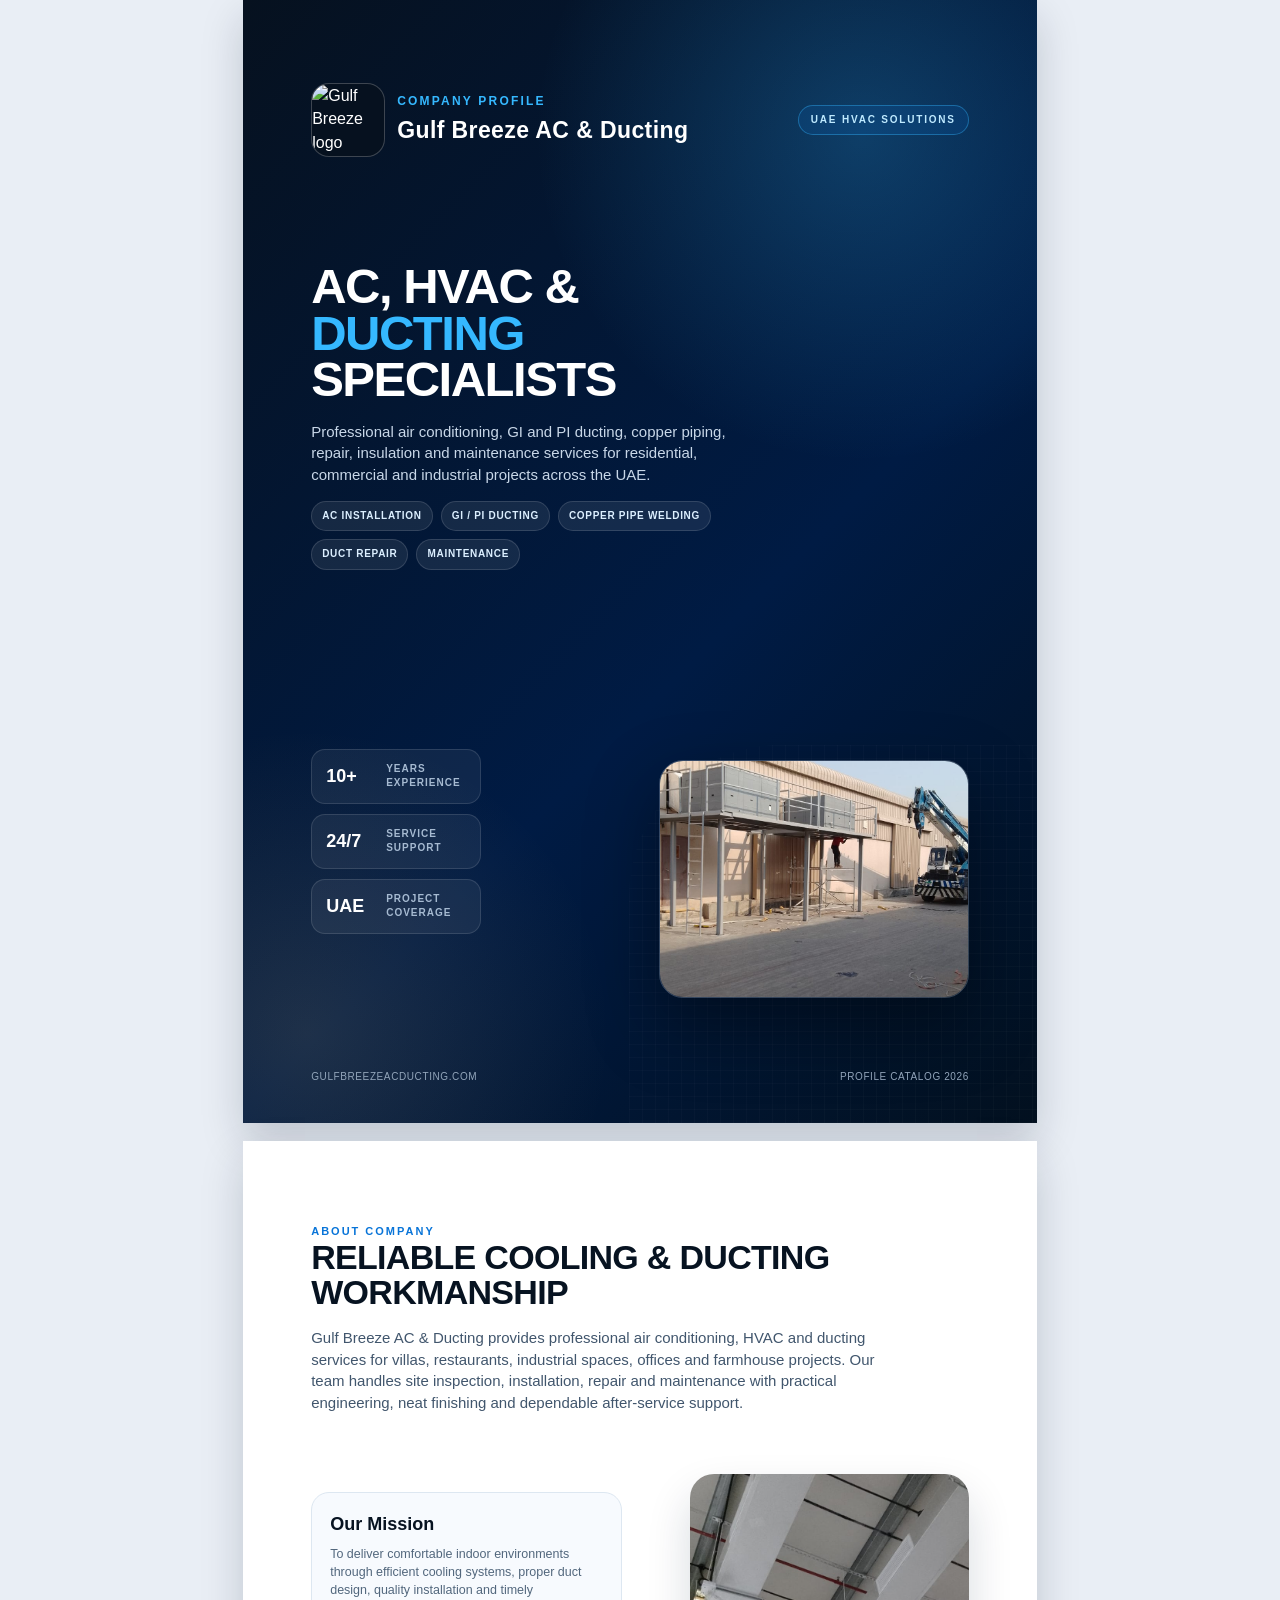
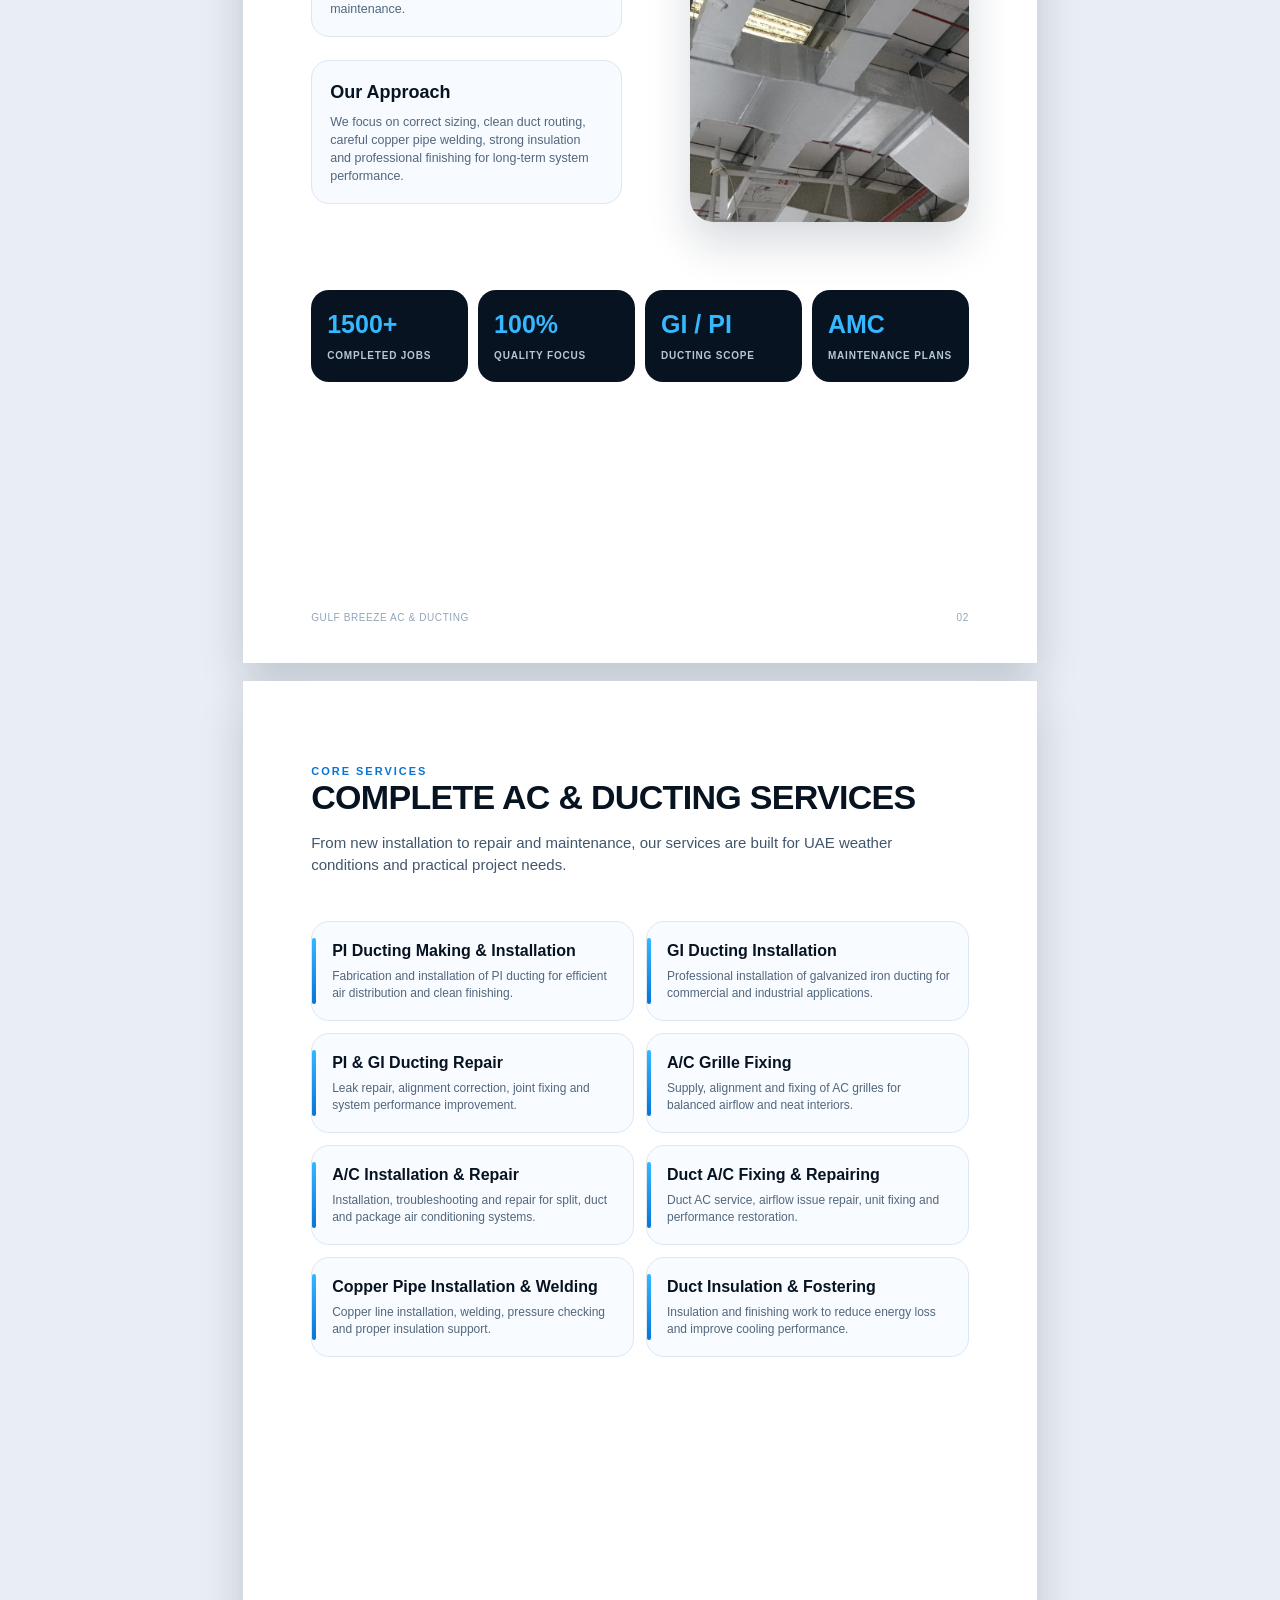
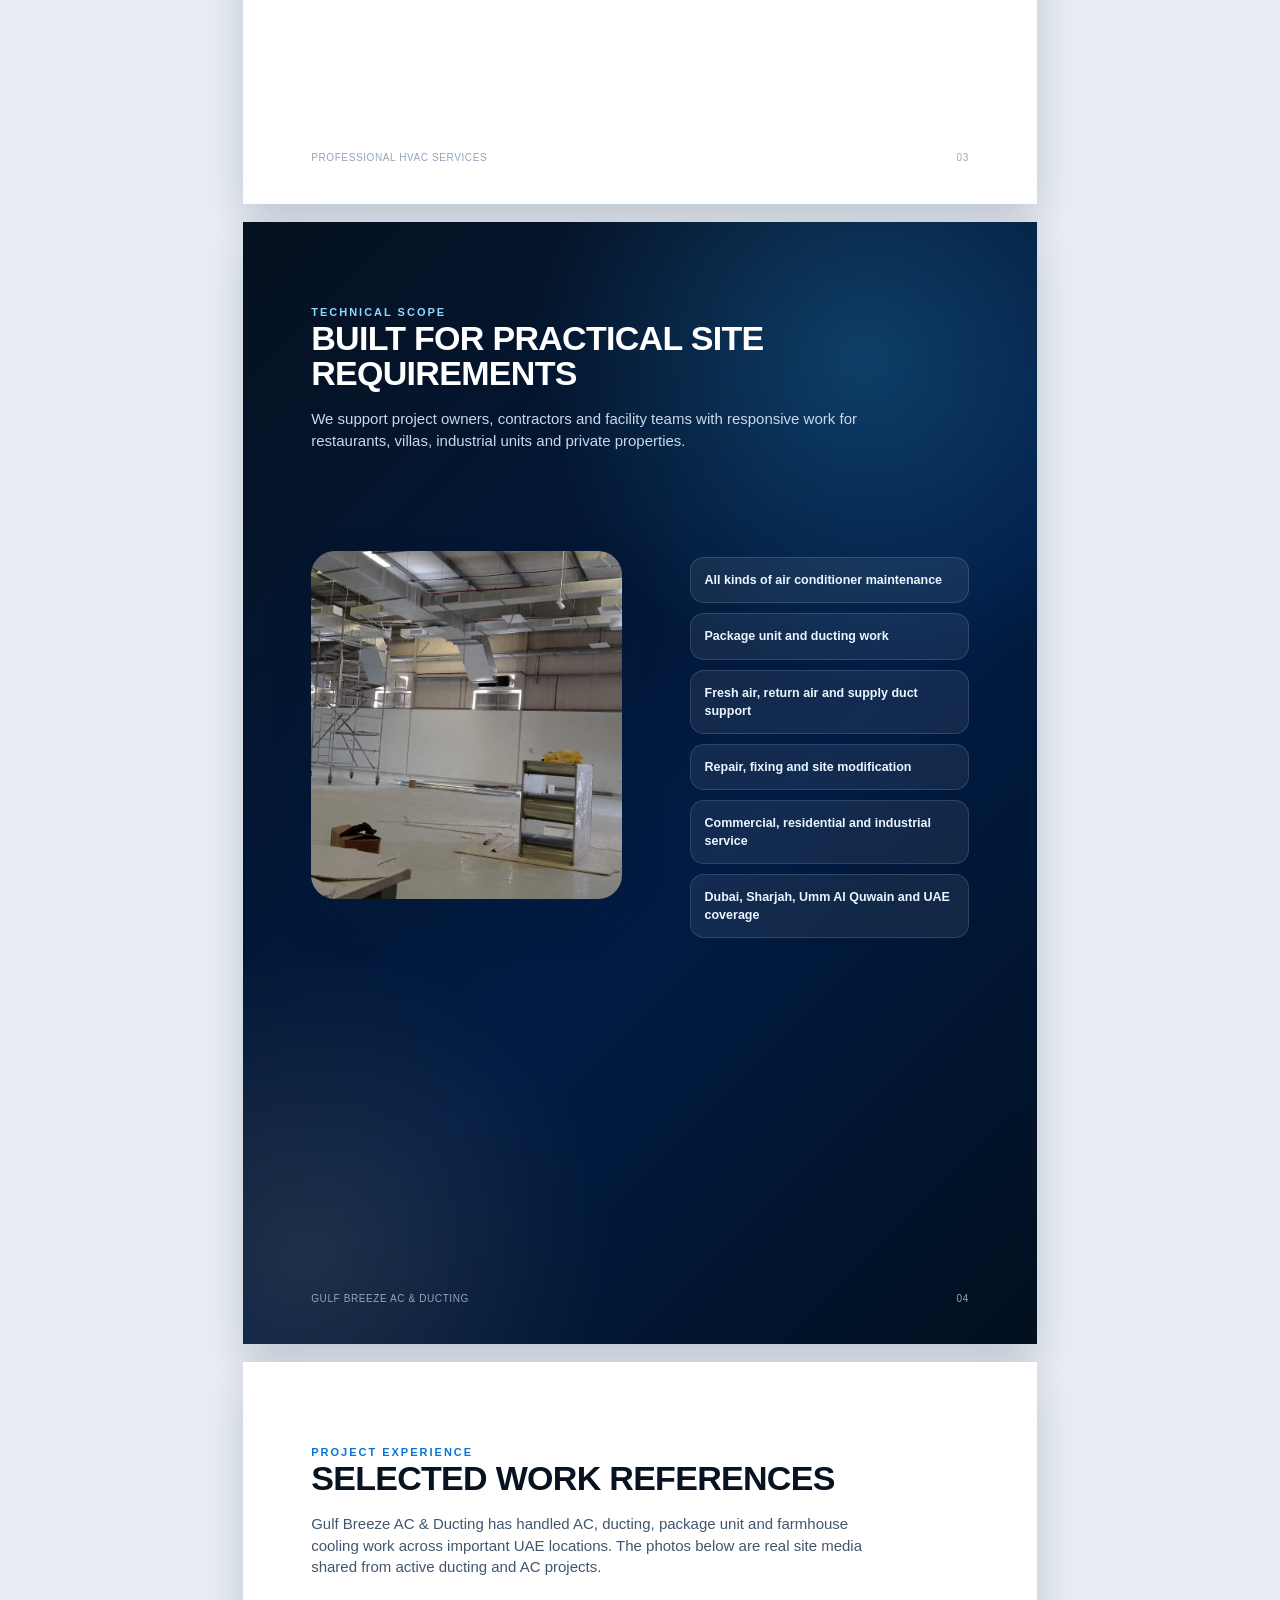
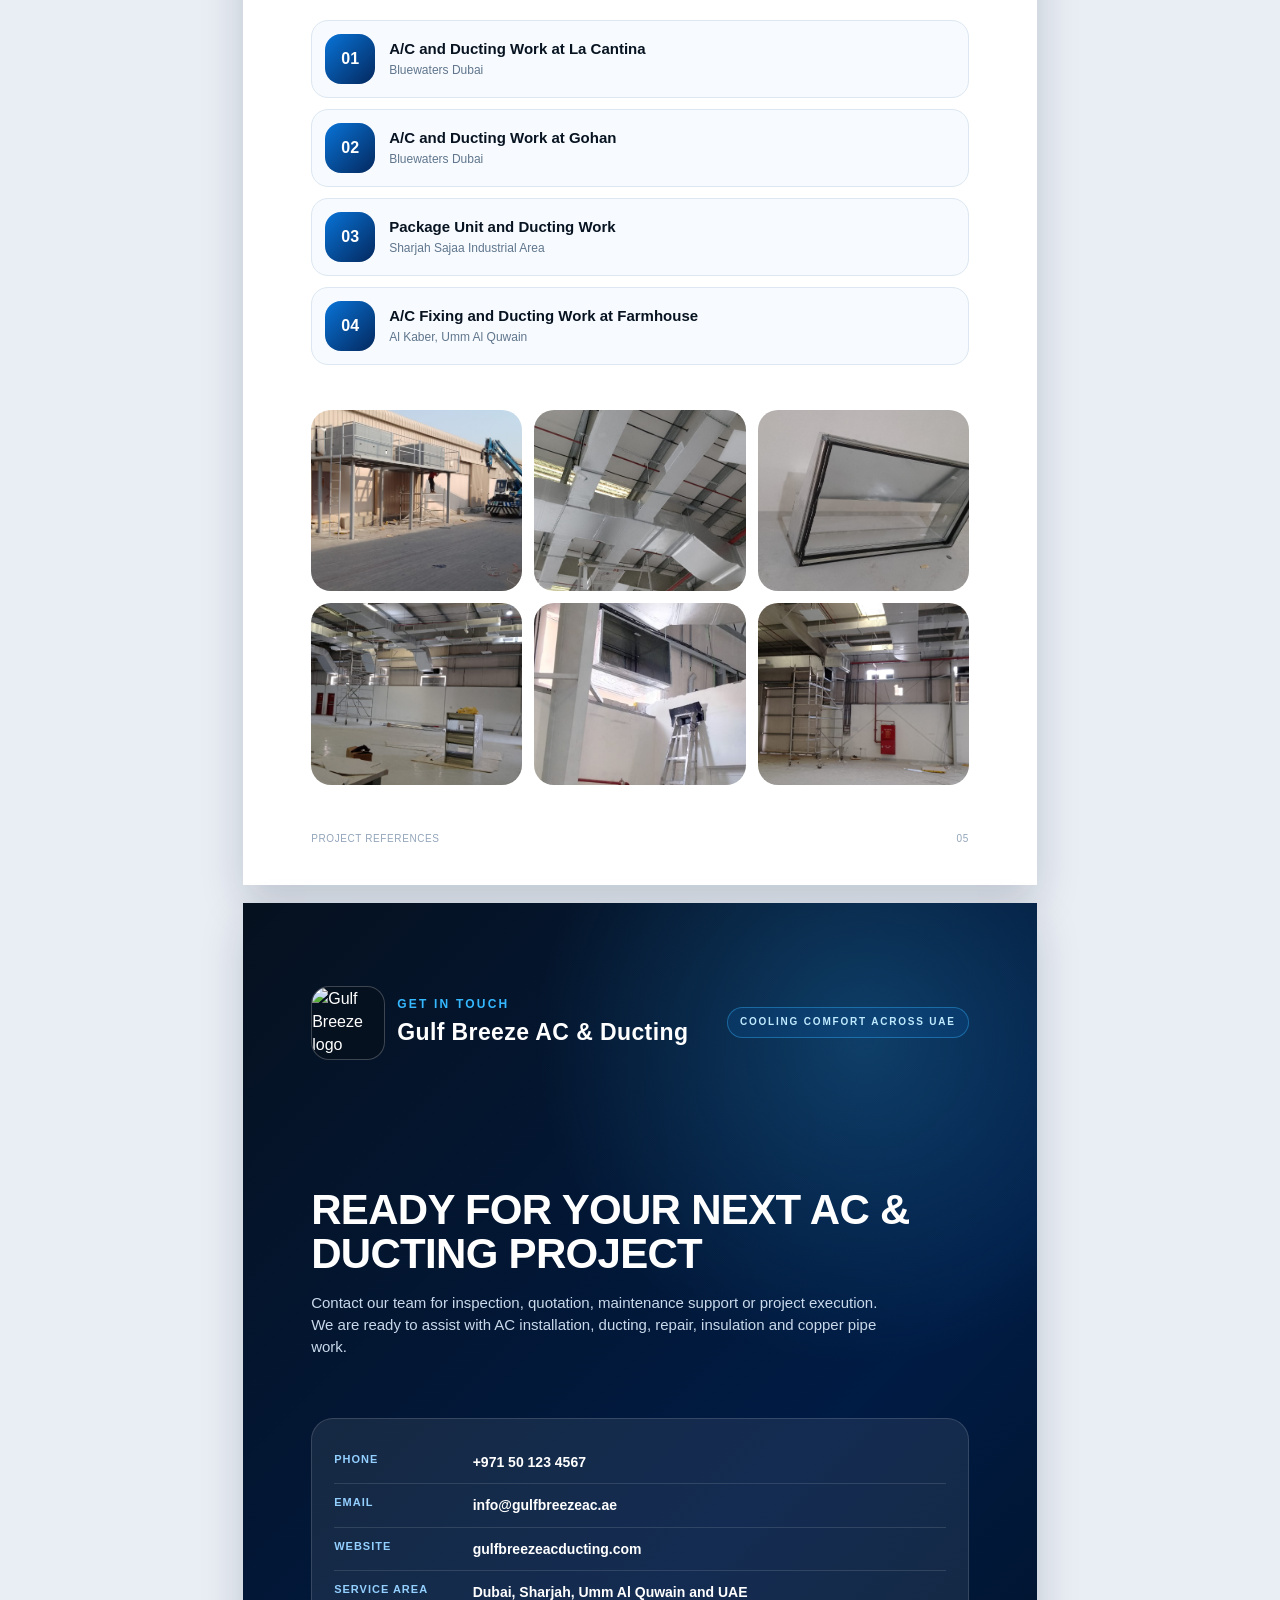
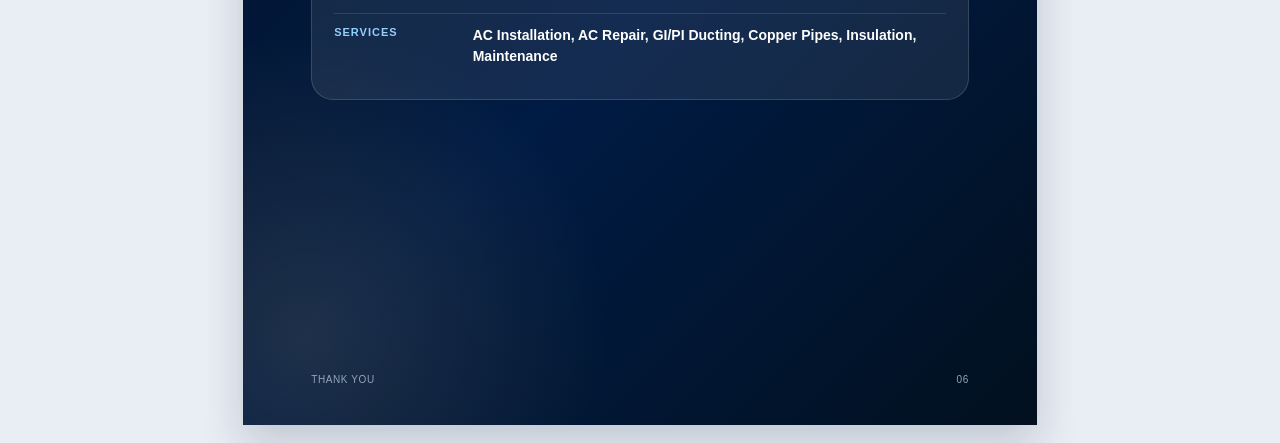
==== commit dfab6de9: "Balance catalog cover metrics layout" ====
--- a/public/catalog/company-profile.html
+++ b/public/catalog/company-profile.html
@@ -162,9 +162,9 @@
       .cover-photo {
         position: absolute;
         right: 18mm;
-        bottom: 50mm;
-        width: 86mm;
-        height: 72mm;
+        bottom: 33mm;
+        width: 82mm;
+        height: 63mm;
         border-radius: 24px;
         object-fit: cover;
         border: 1px solid rgba(255,255,255,0.2);
@@ -174,15 +174,19 @@
       .meta-strip {
         position: absolute;
         left: 18mm;
-        bottom: 40mm;
-        display: grid;
-        grid-template-columns: repeat(3, 1fr);
+        bottom: 50mm;
+        display: grid;
+        grid-template-columns: 1fr;
         gap: 10px;
-        width: 84mm;
+        width: 45mm;
       }
 
       .meta-card {
-        padding: 12px;
+        display: grid;
+        grid-template-columns: 48px 1fr;
+        align-items: center;
+        gap: 12px;
+        padding: 12px 14px;
         border: 1px solid rgba(255,255,255,0.12);
         border-radius: 14px;
         background: rgba(255,255,255,0.06);
@@ -191,7 +195,7 @@
       .meta-card strong {
         display: block;
         color: #fff;
-        font-size: 17px;
+        font-size: 18px;
       }
 
       .meta-card span {
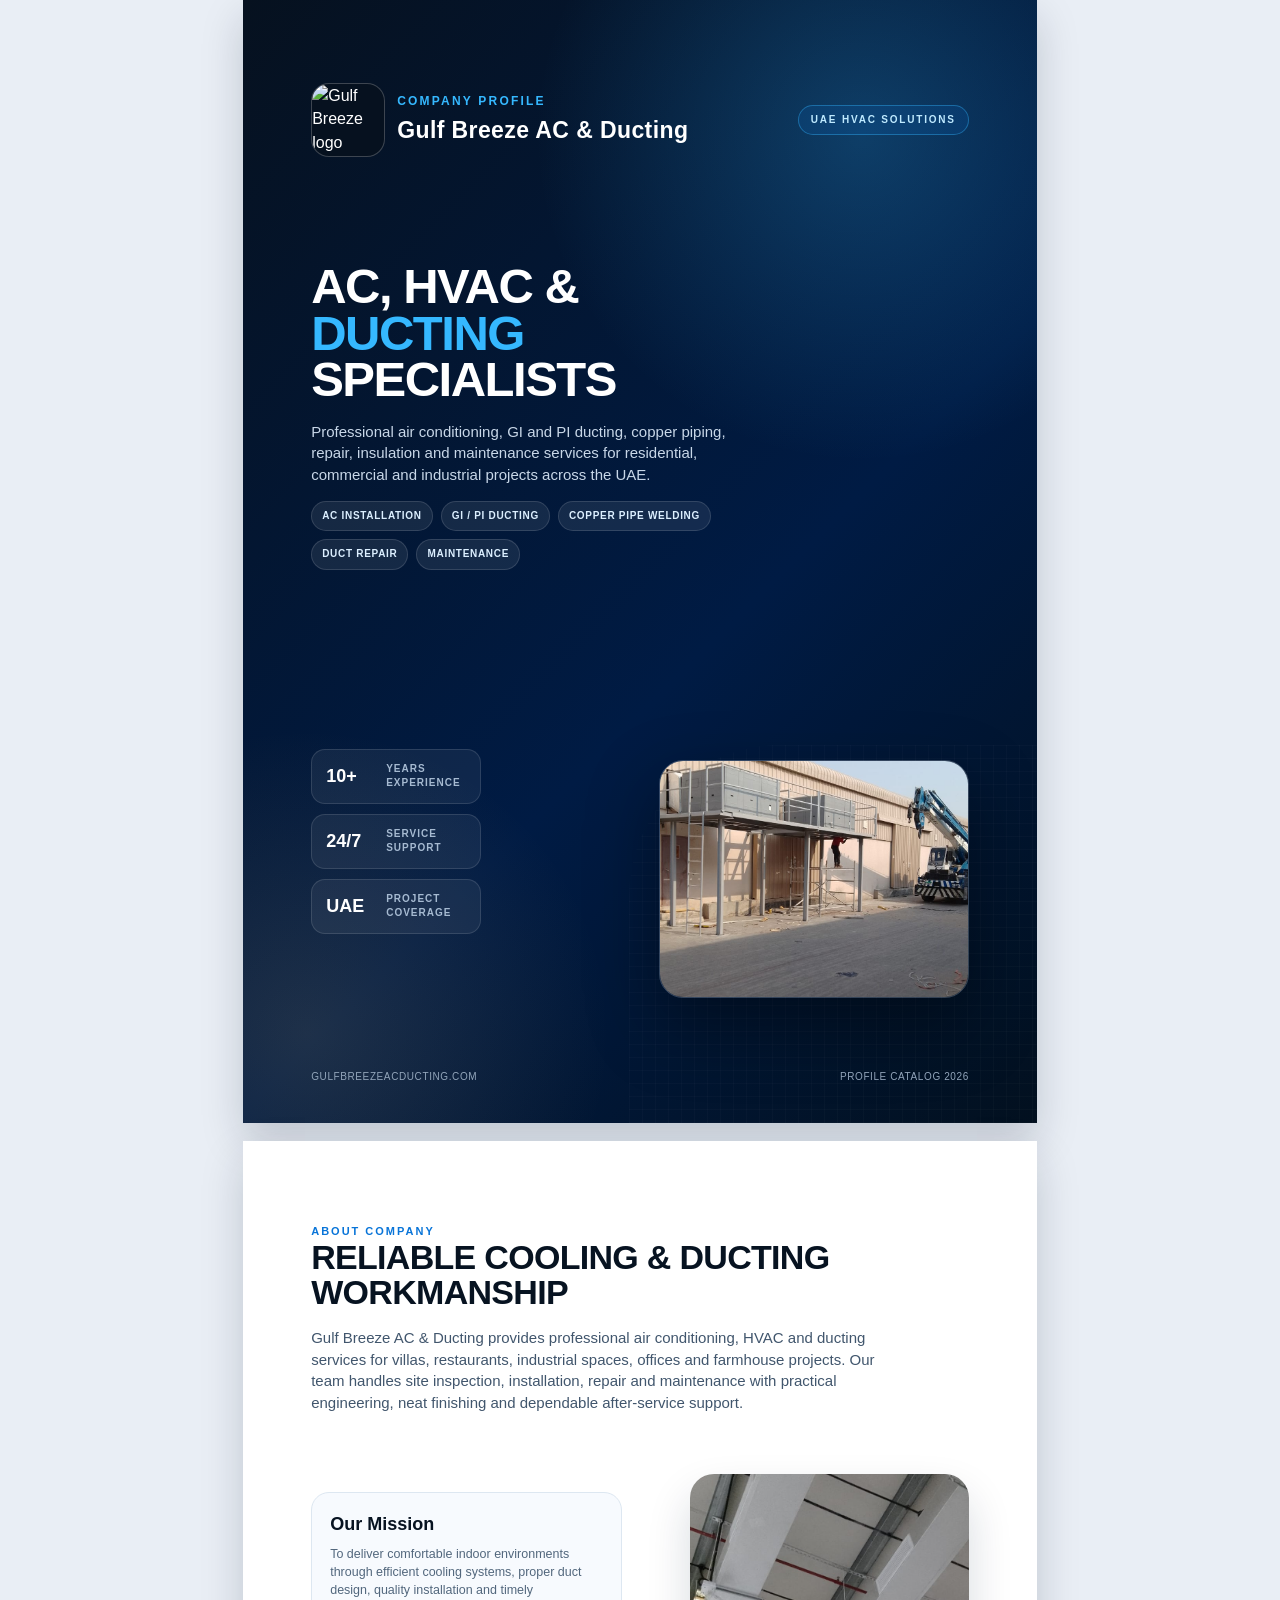
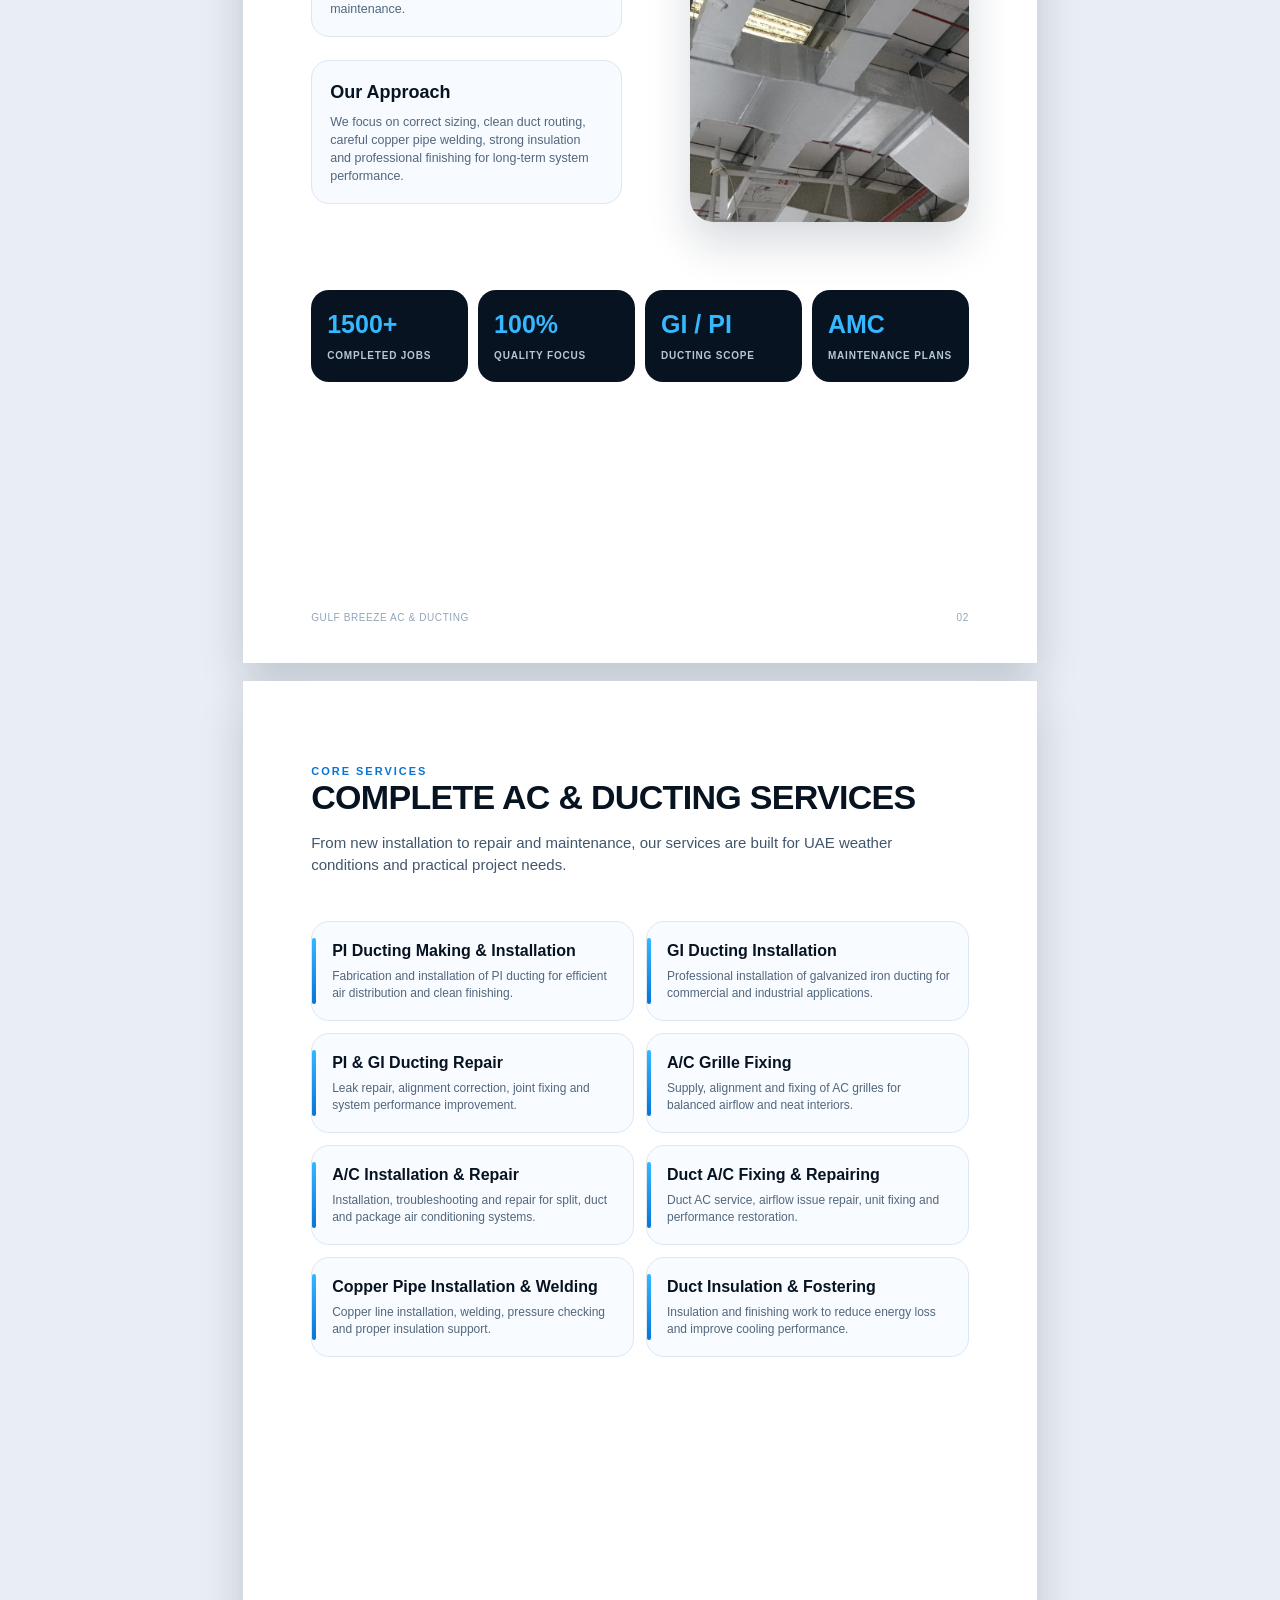
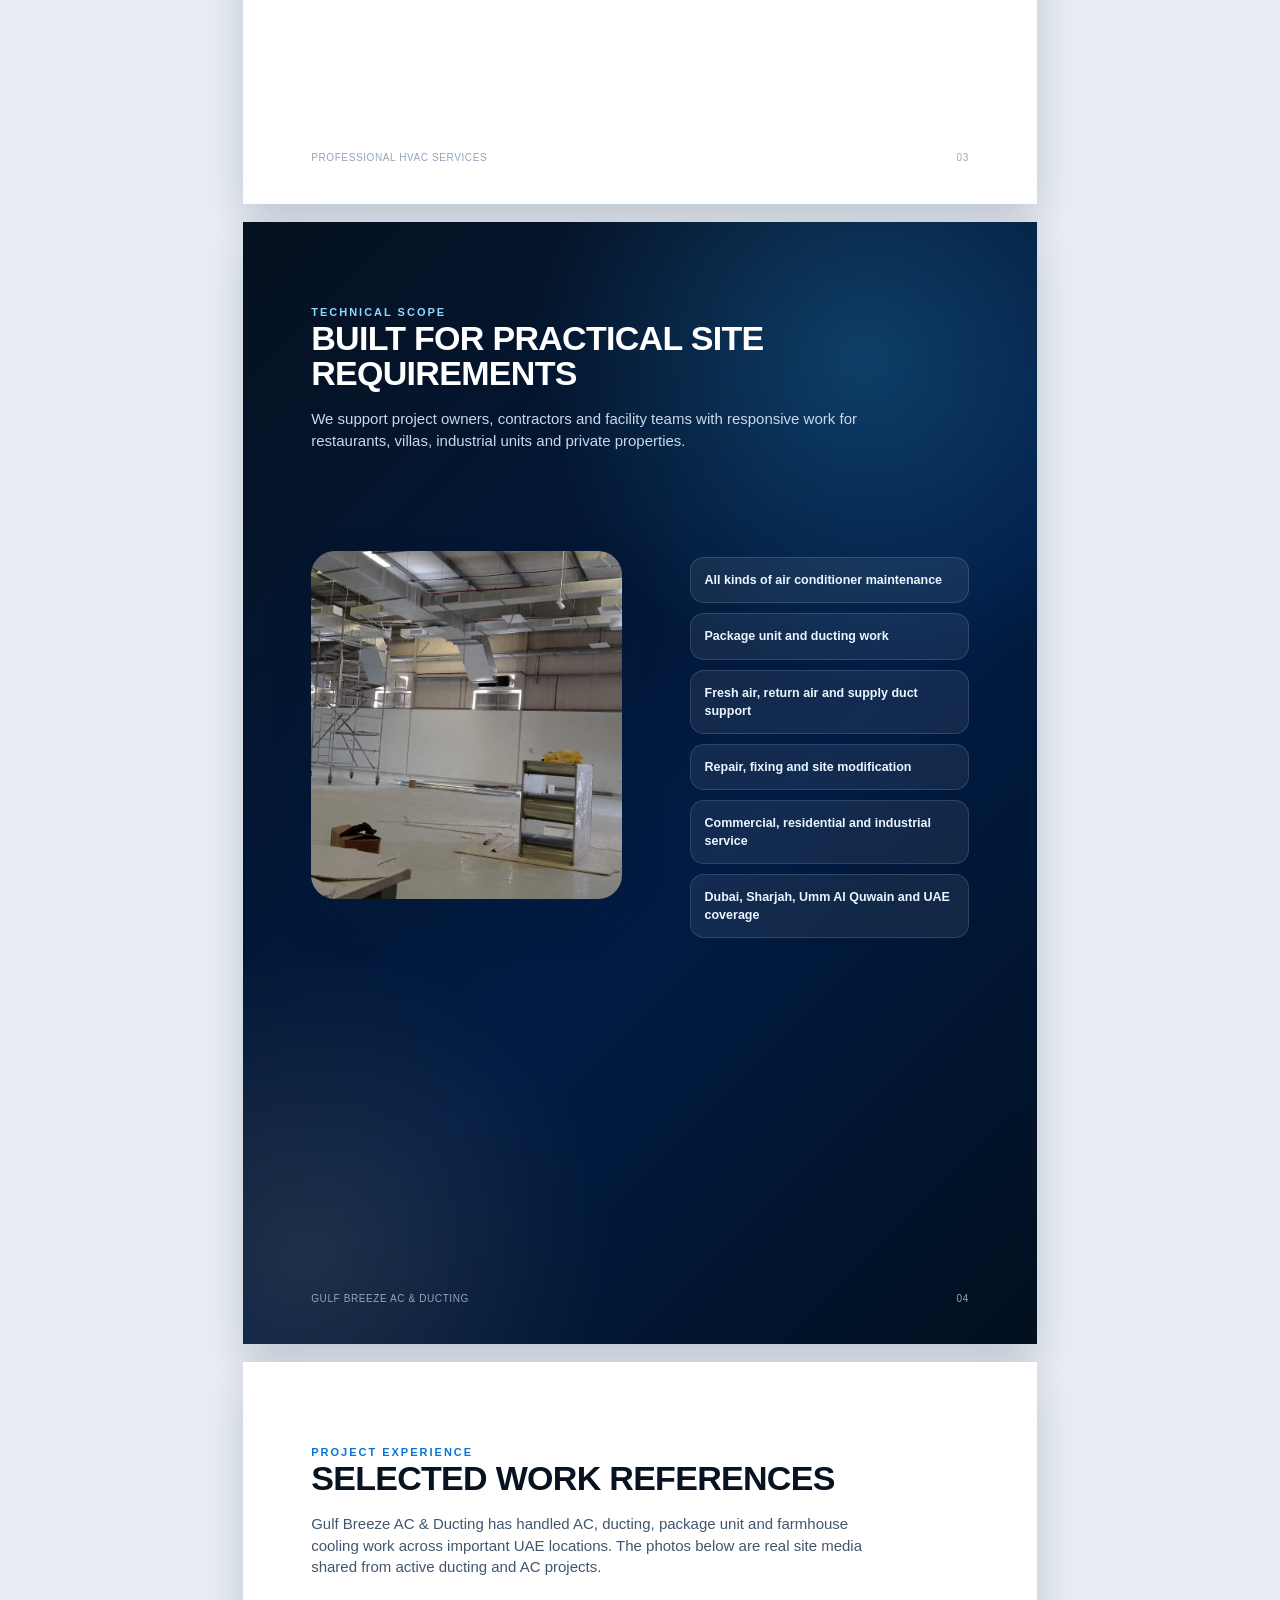
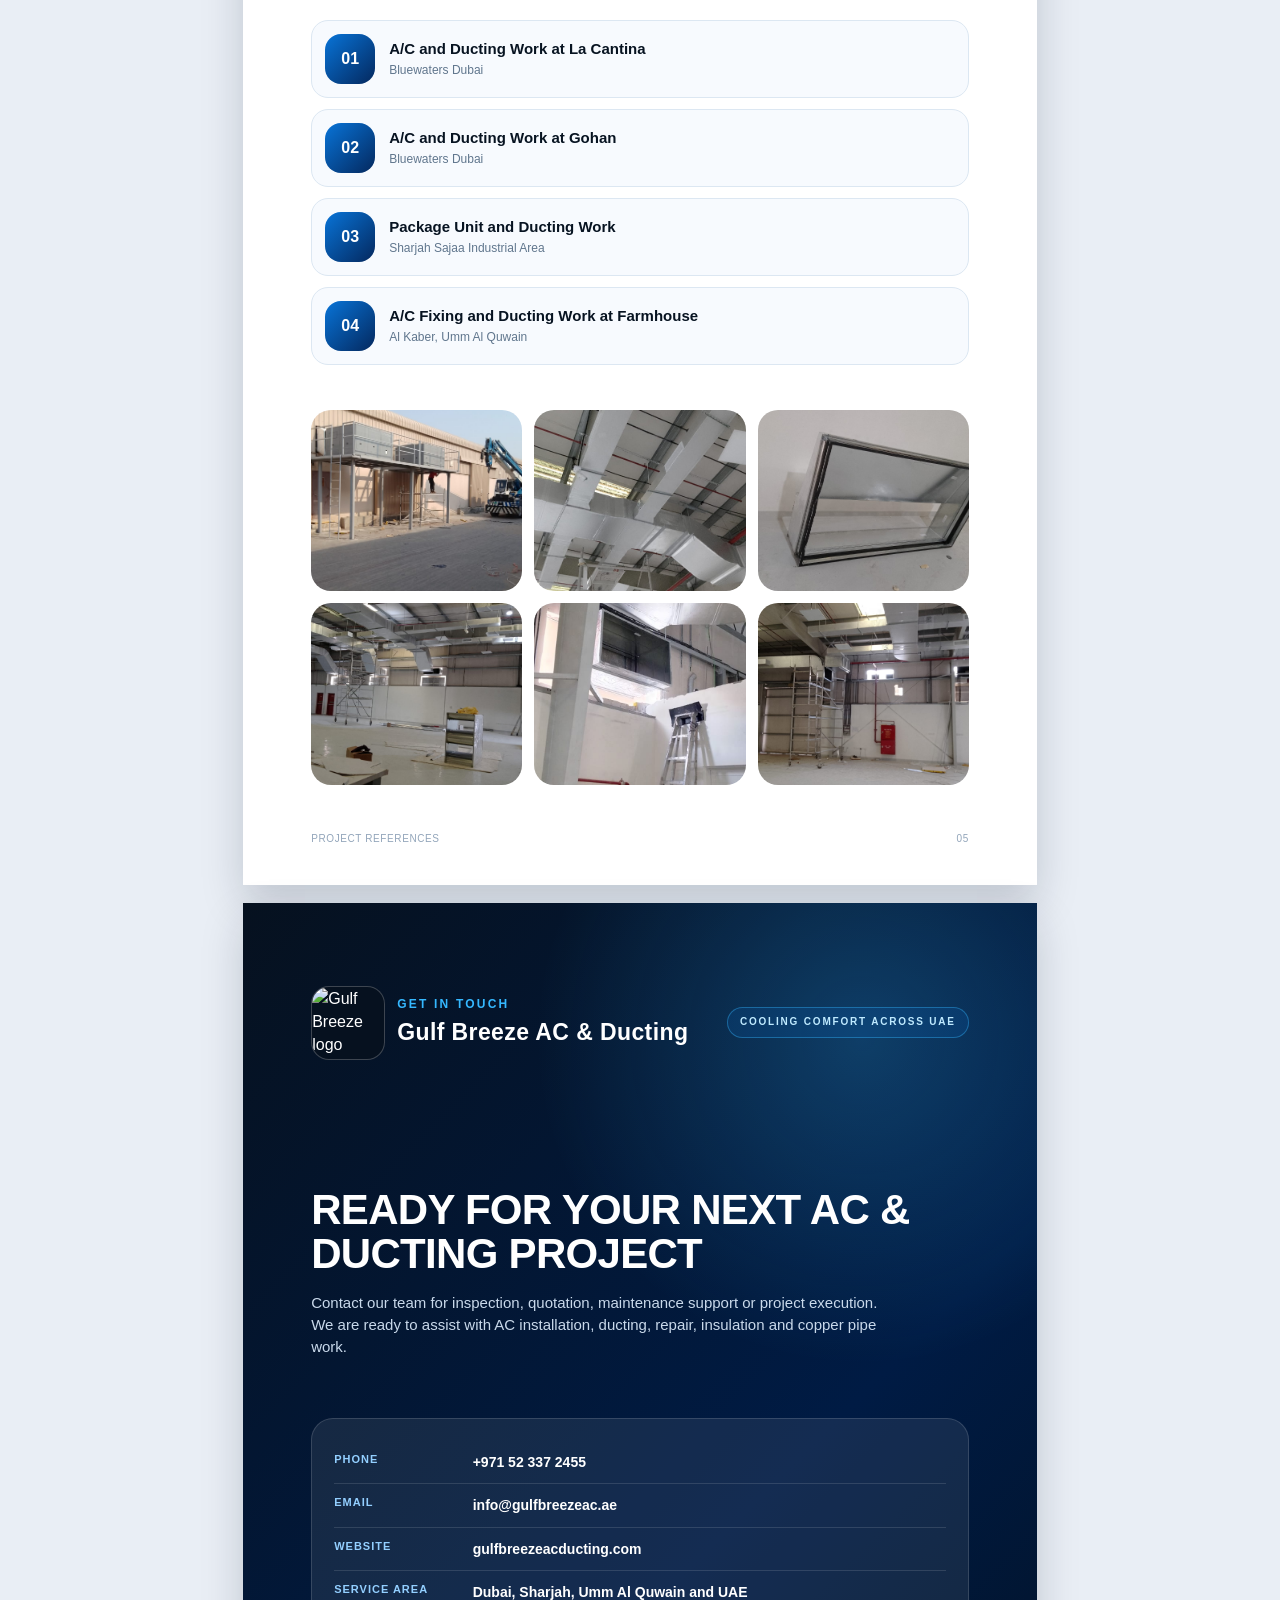
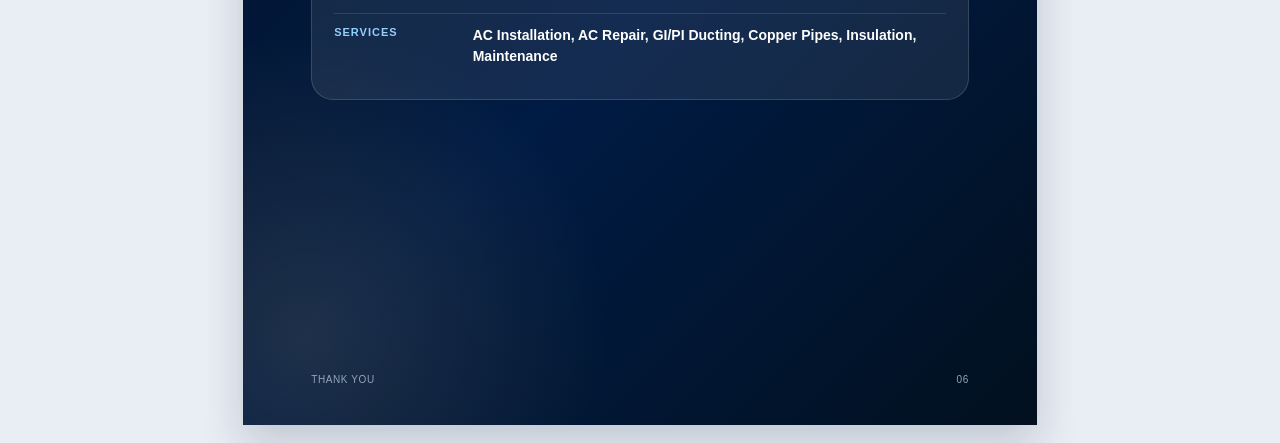
==== commit 3dbc1b25: "Update contact phone number" ====
--- a/public/catalog/company-profile.html
+++ b/public/catalog/company-profile.html
@@ -639,7 +639,7 @@
         </p>
 
         <div class="contact-card">
-          <div class="contact-row"><span>Phone</span><strong>+971 50 123 4567</strong></div>
+          <div class="contact-row"><span>Phone</span><strong>+971 52 337 2455</strong></div>
           <div class="contact-row"><span>Email</span><strong>info@gulfbreezeac.ae</strong></div>
           <div class="contact-row"><span>Website</span><strong>gulfbreezeacducting.com</strong></div>
           <div class="contact-row"><span>Service Area</span><strong>Dubai, Sharjah, Umm Al Quwain and UAE</strong></div>
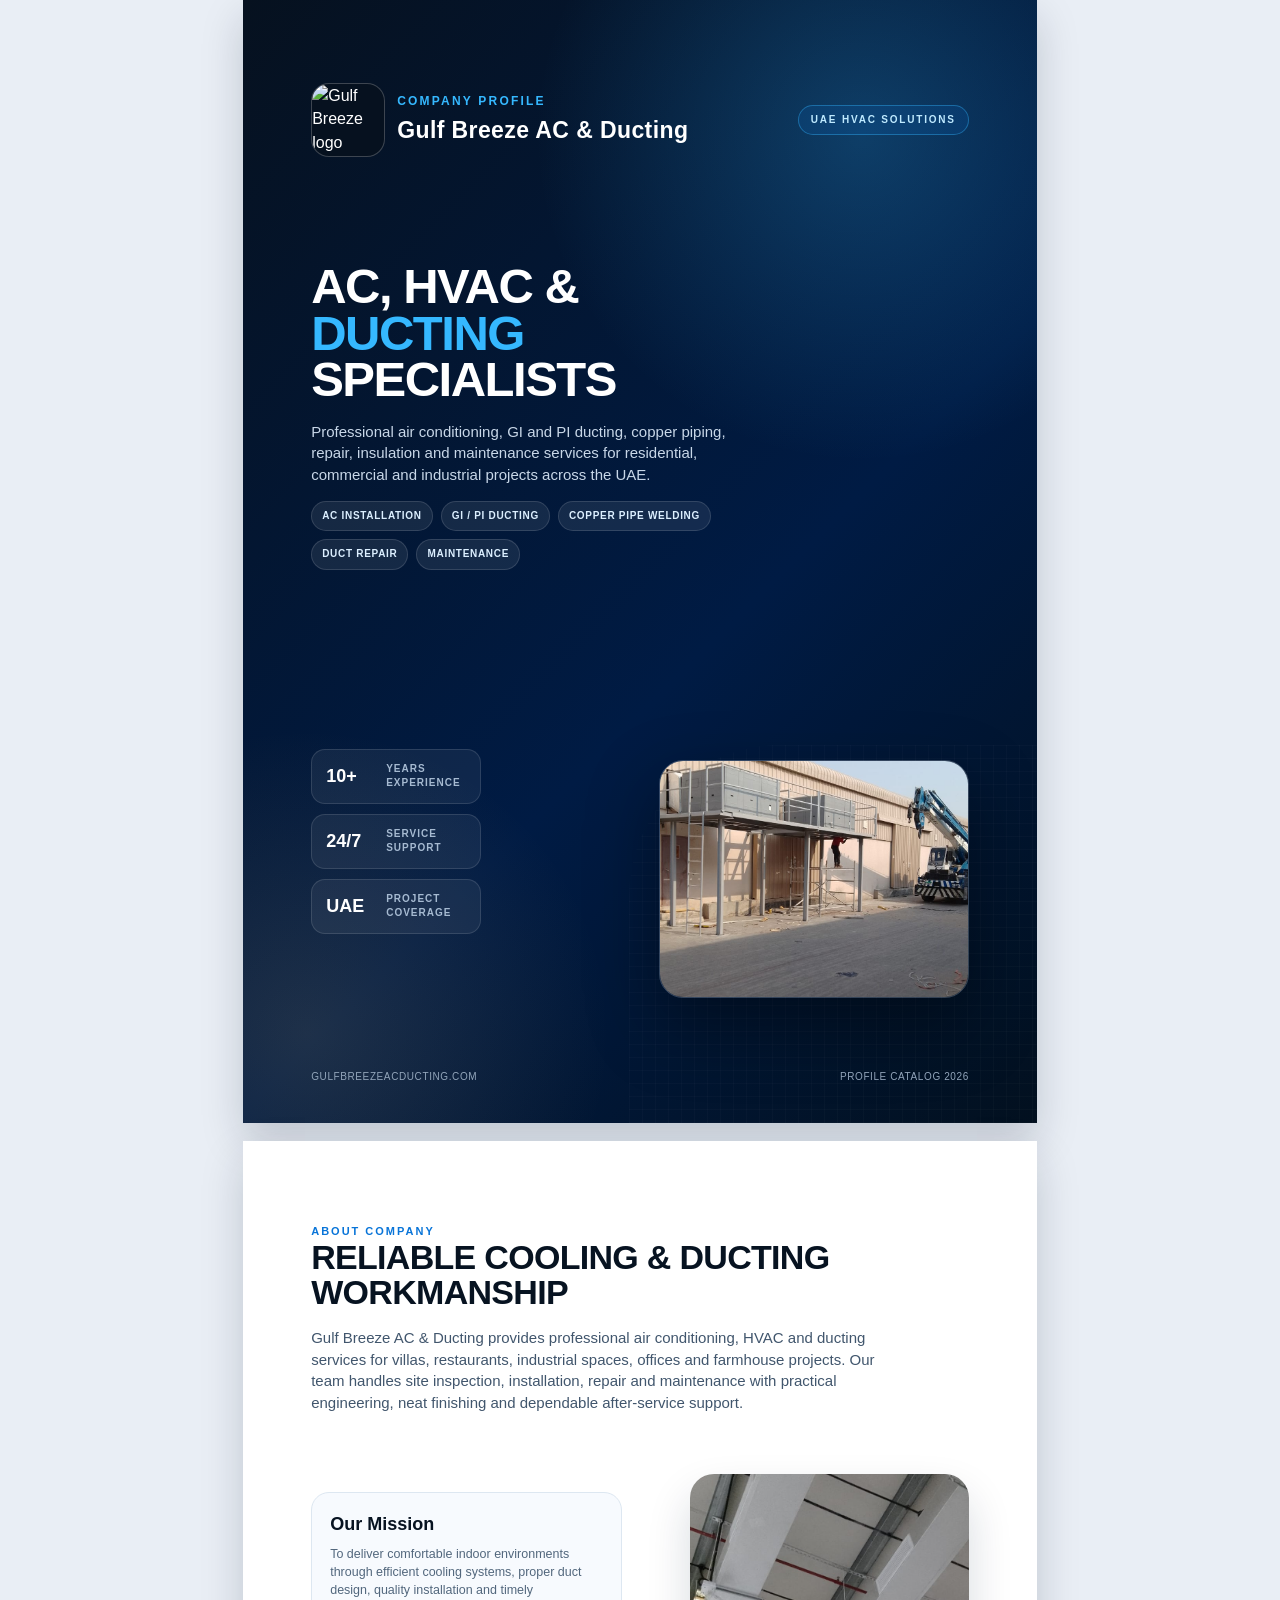
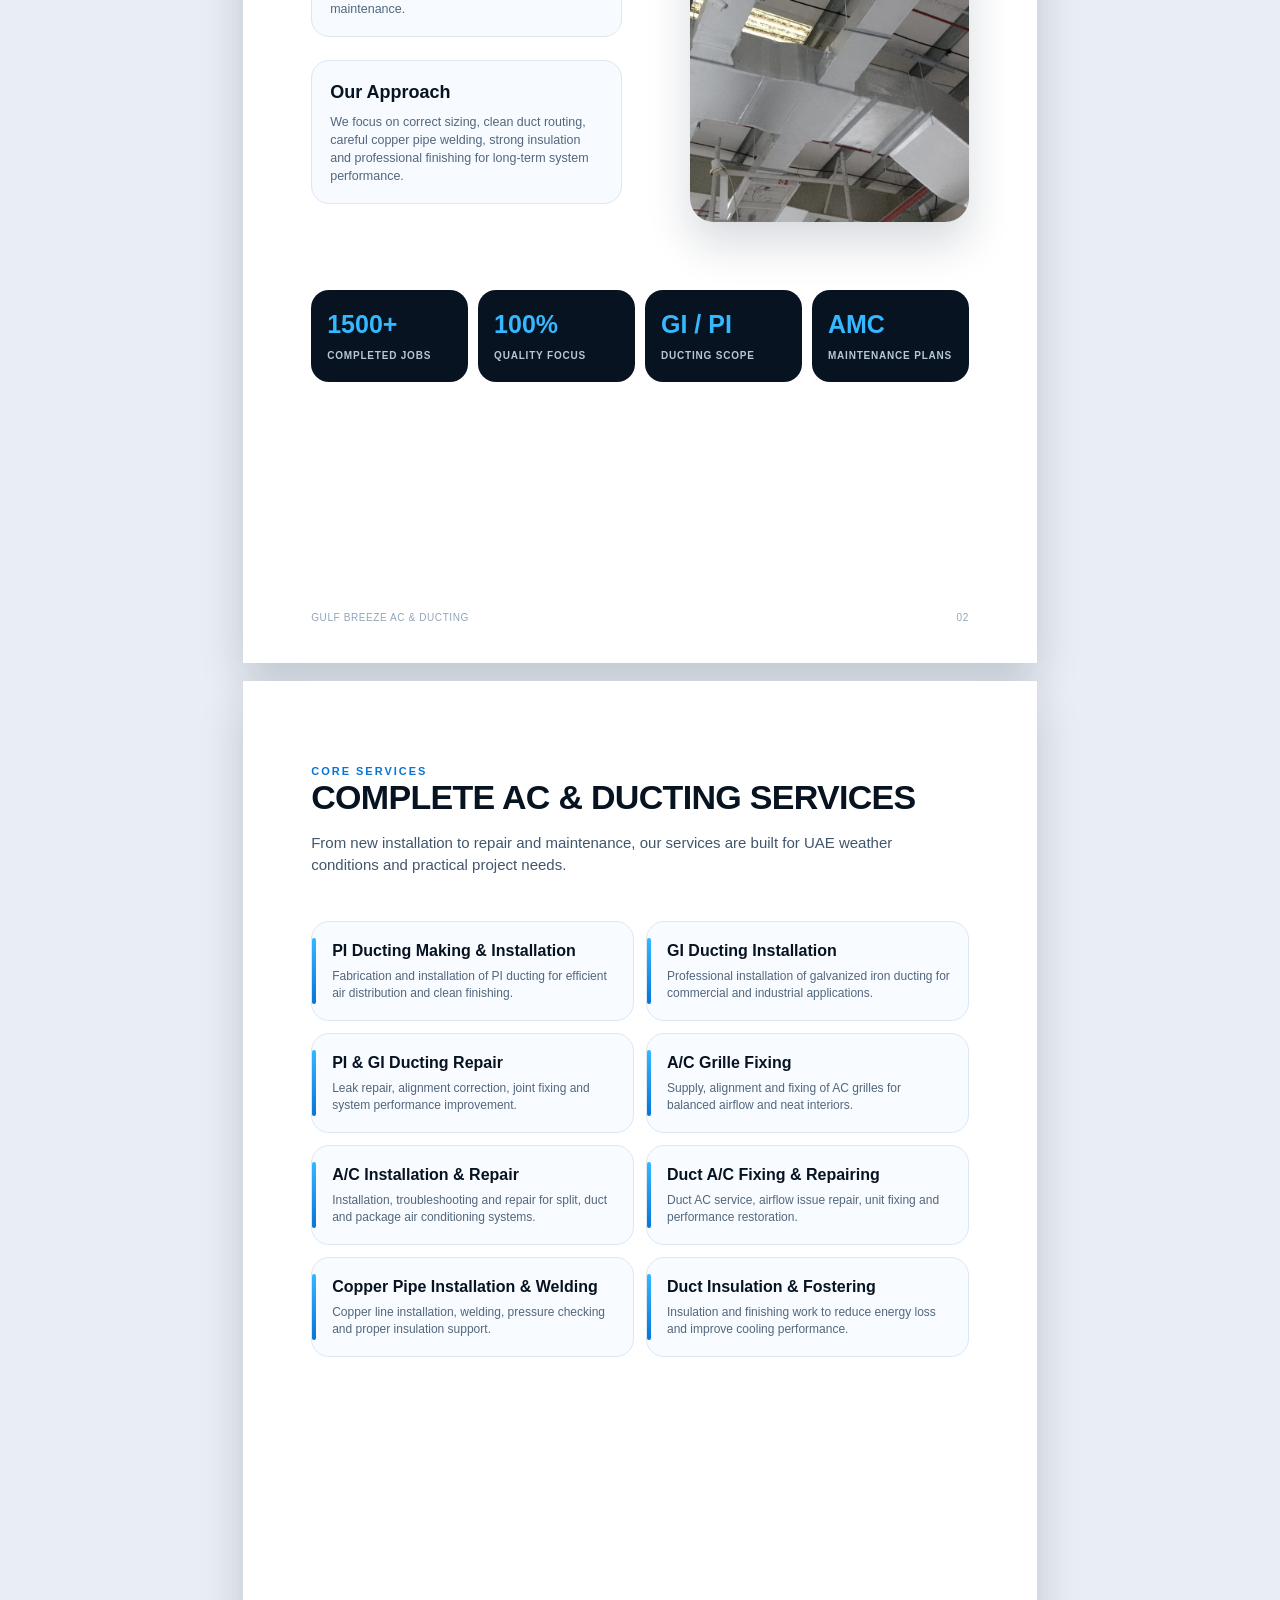
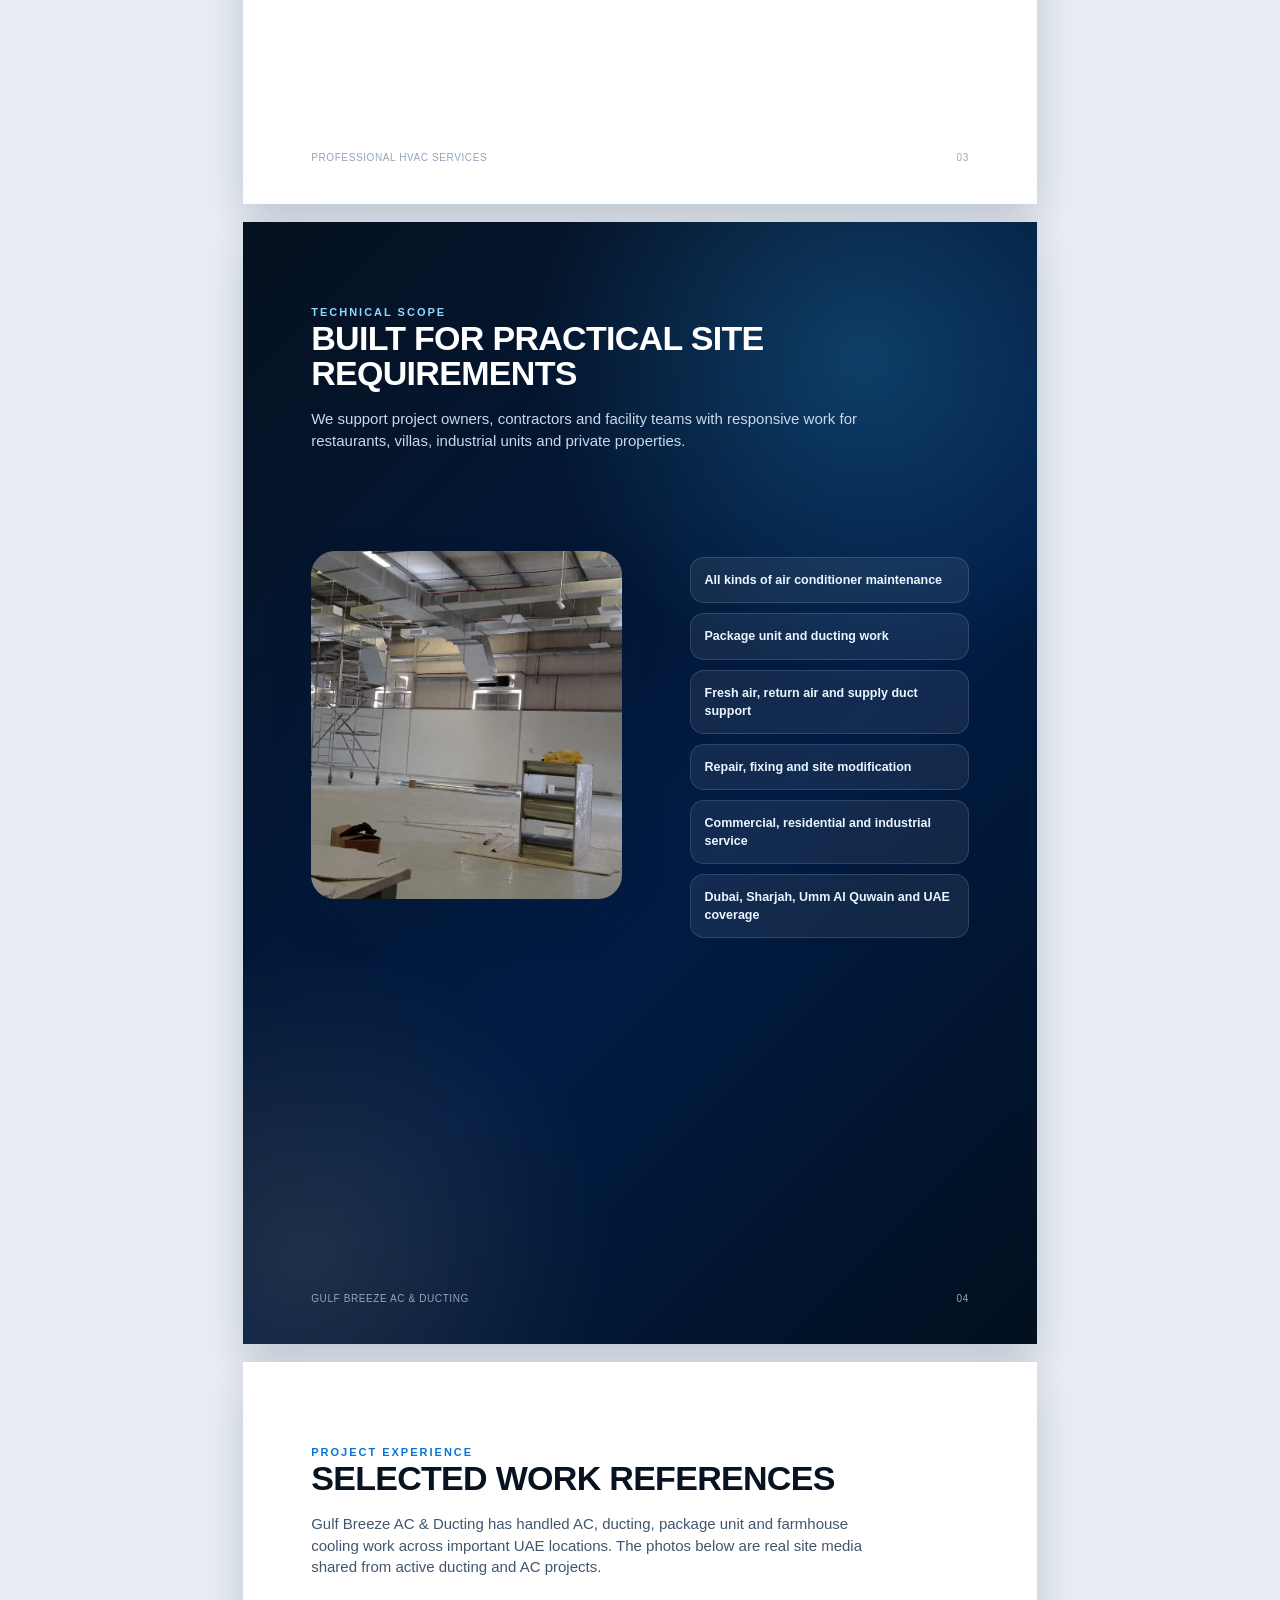
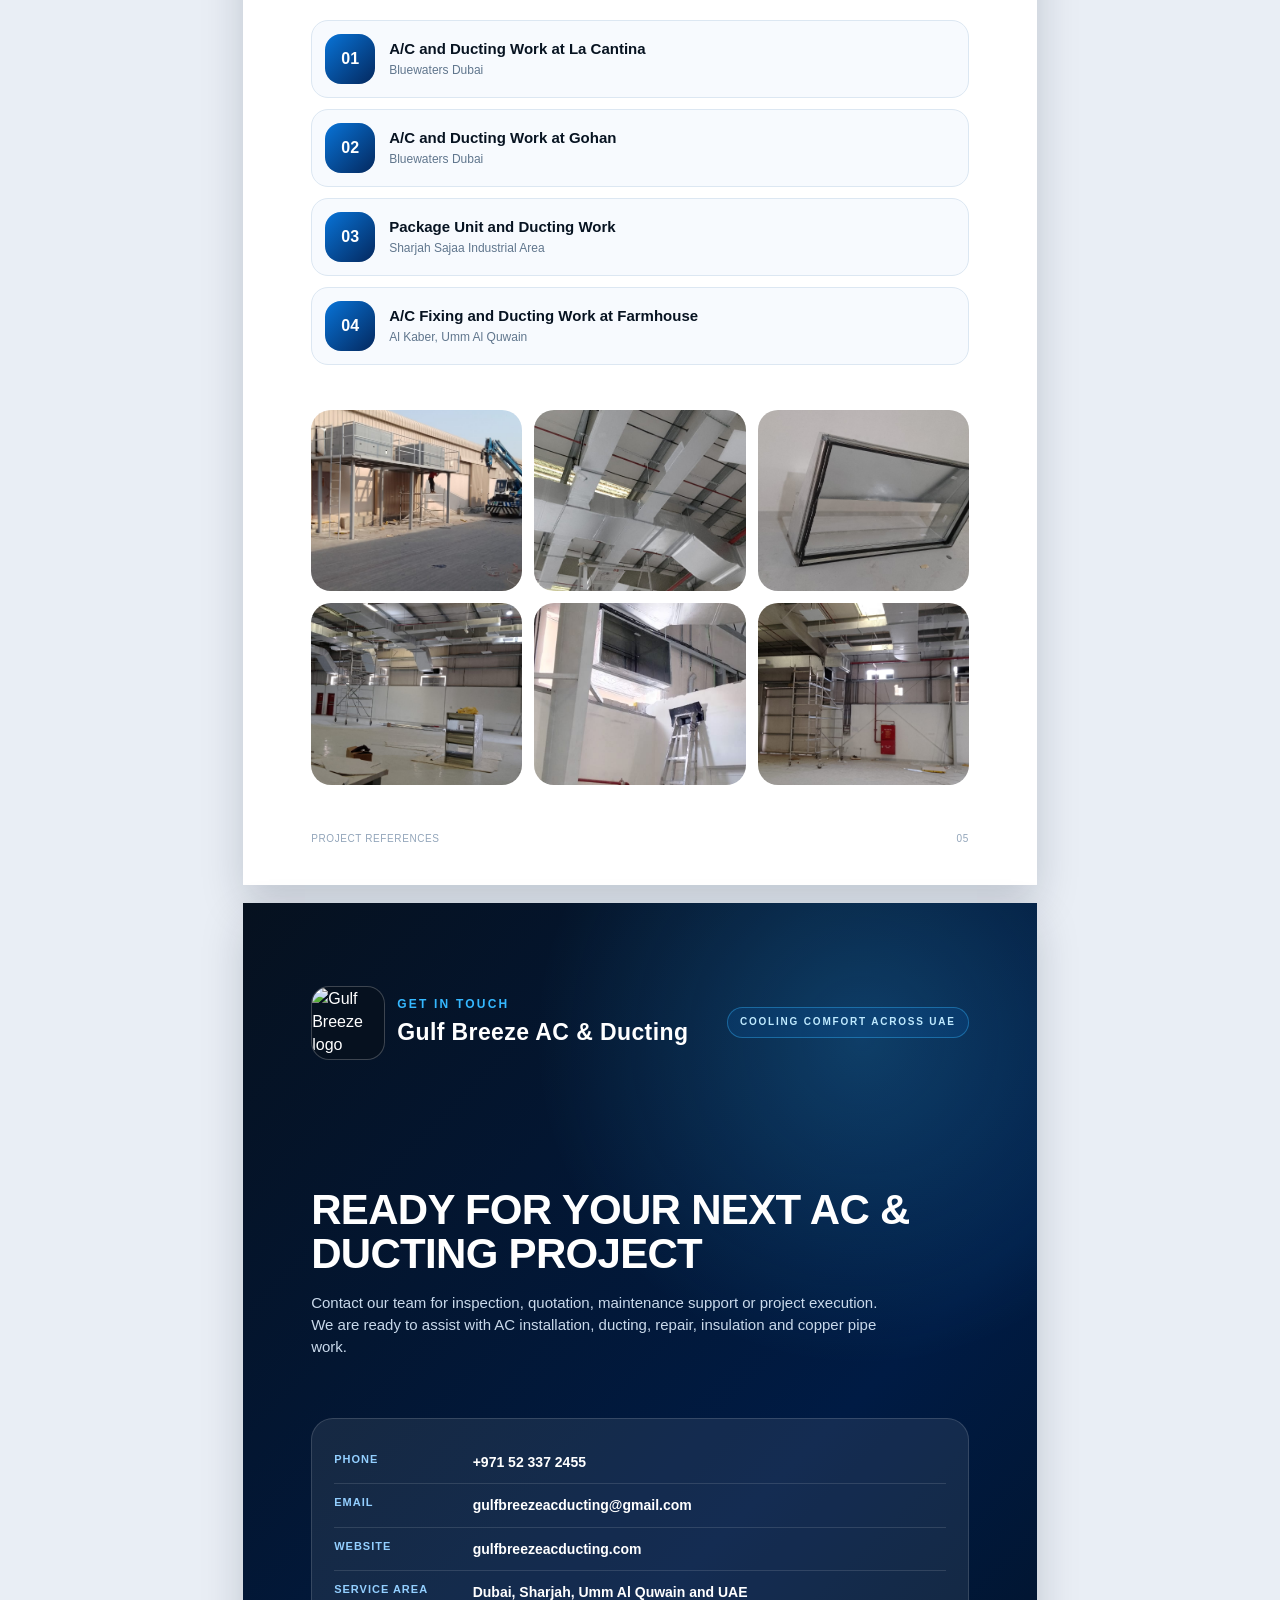
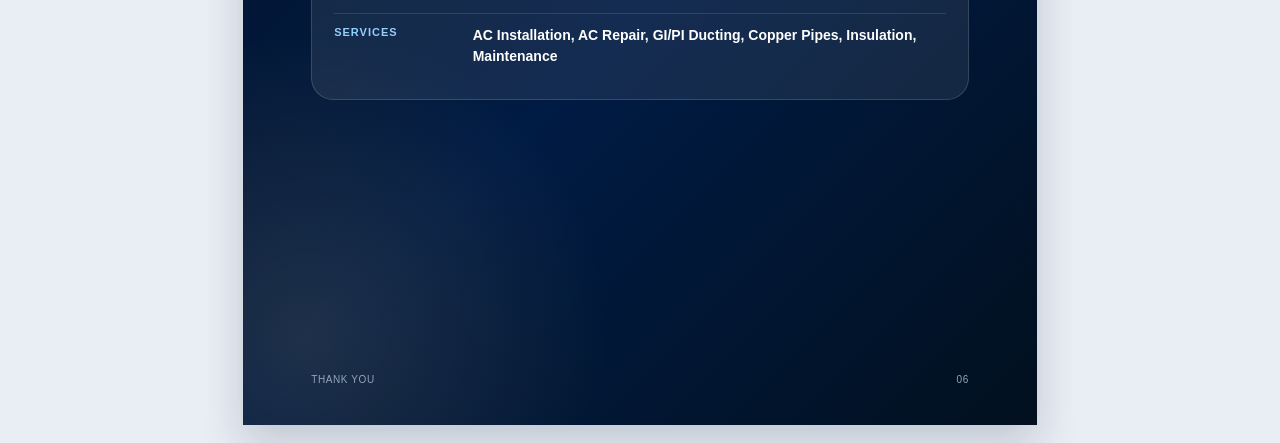
==== commit 0233473c: "Update contact email and quote actions" ====
--- a/public/catalog/company-profile.html
+++ b/public/catalog/company-profile.html
@@ -640,7 +640,7 @@
 
         <div class="contact-card">
           <div class="contact-row"><span>Phone</span><strong>+971 52 337 2455</strong></div>
-          <div class="contact-row"><span>Email</span><strong>info@gulfbreezeac.ae</strong></div>
+          <div class="contact-row"><span>Email</span><strong>gulfbreezeacducting@gmail.com</strong></div>
           <div class="contact-row"><span>Website</span><strong>gulfbreezeacducting.com</strong></div>
           <div class="contact-row"><span>Service Area</span><strong>Dubai, Sharjah, Umm Al Quwain and UAE</strong></div>
           <div class="contact-row"><span>Services</span><strong>AC Installation, AC Repair, GI/PI Ducting, Copper Pipes, Insulation, Maintenance</strong></div>
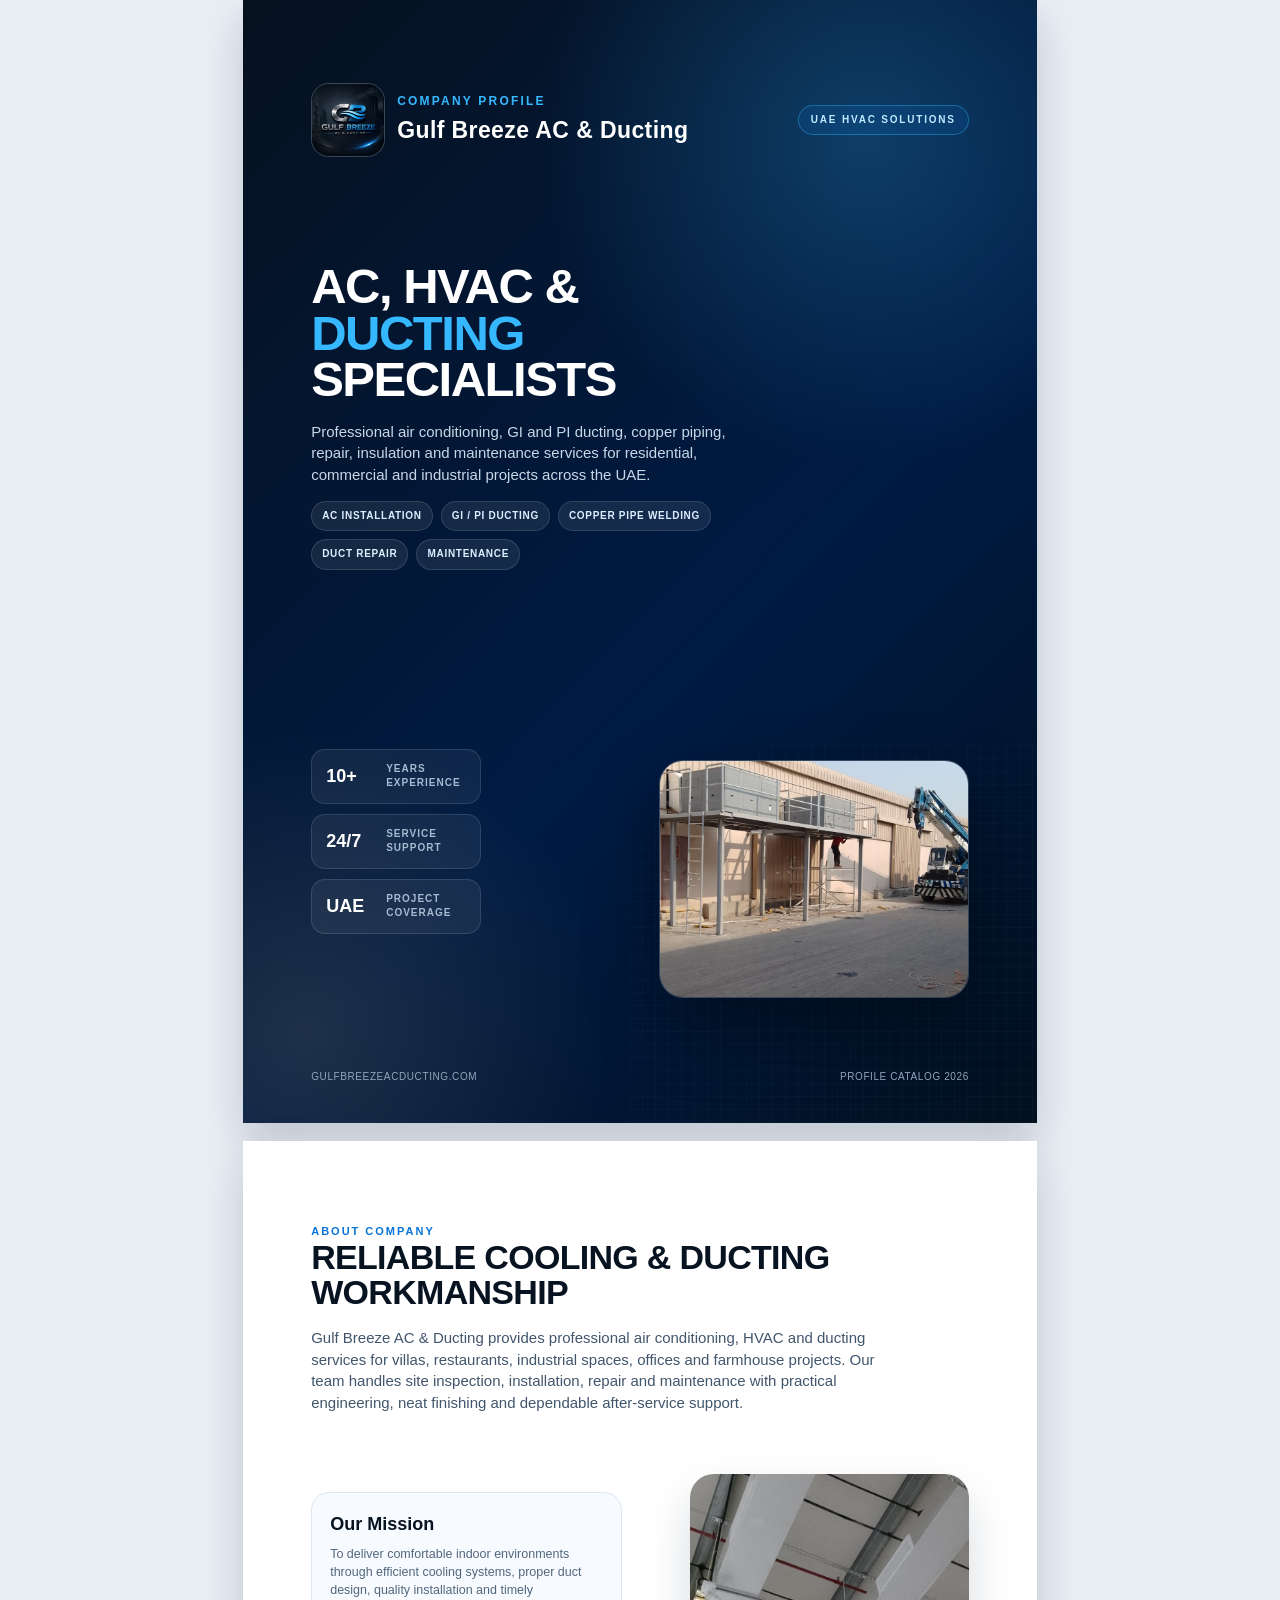
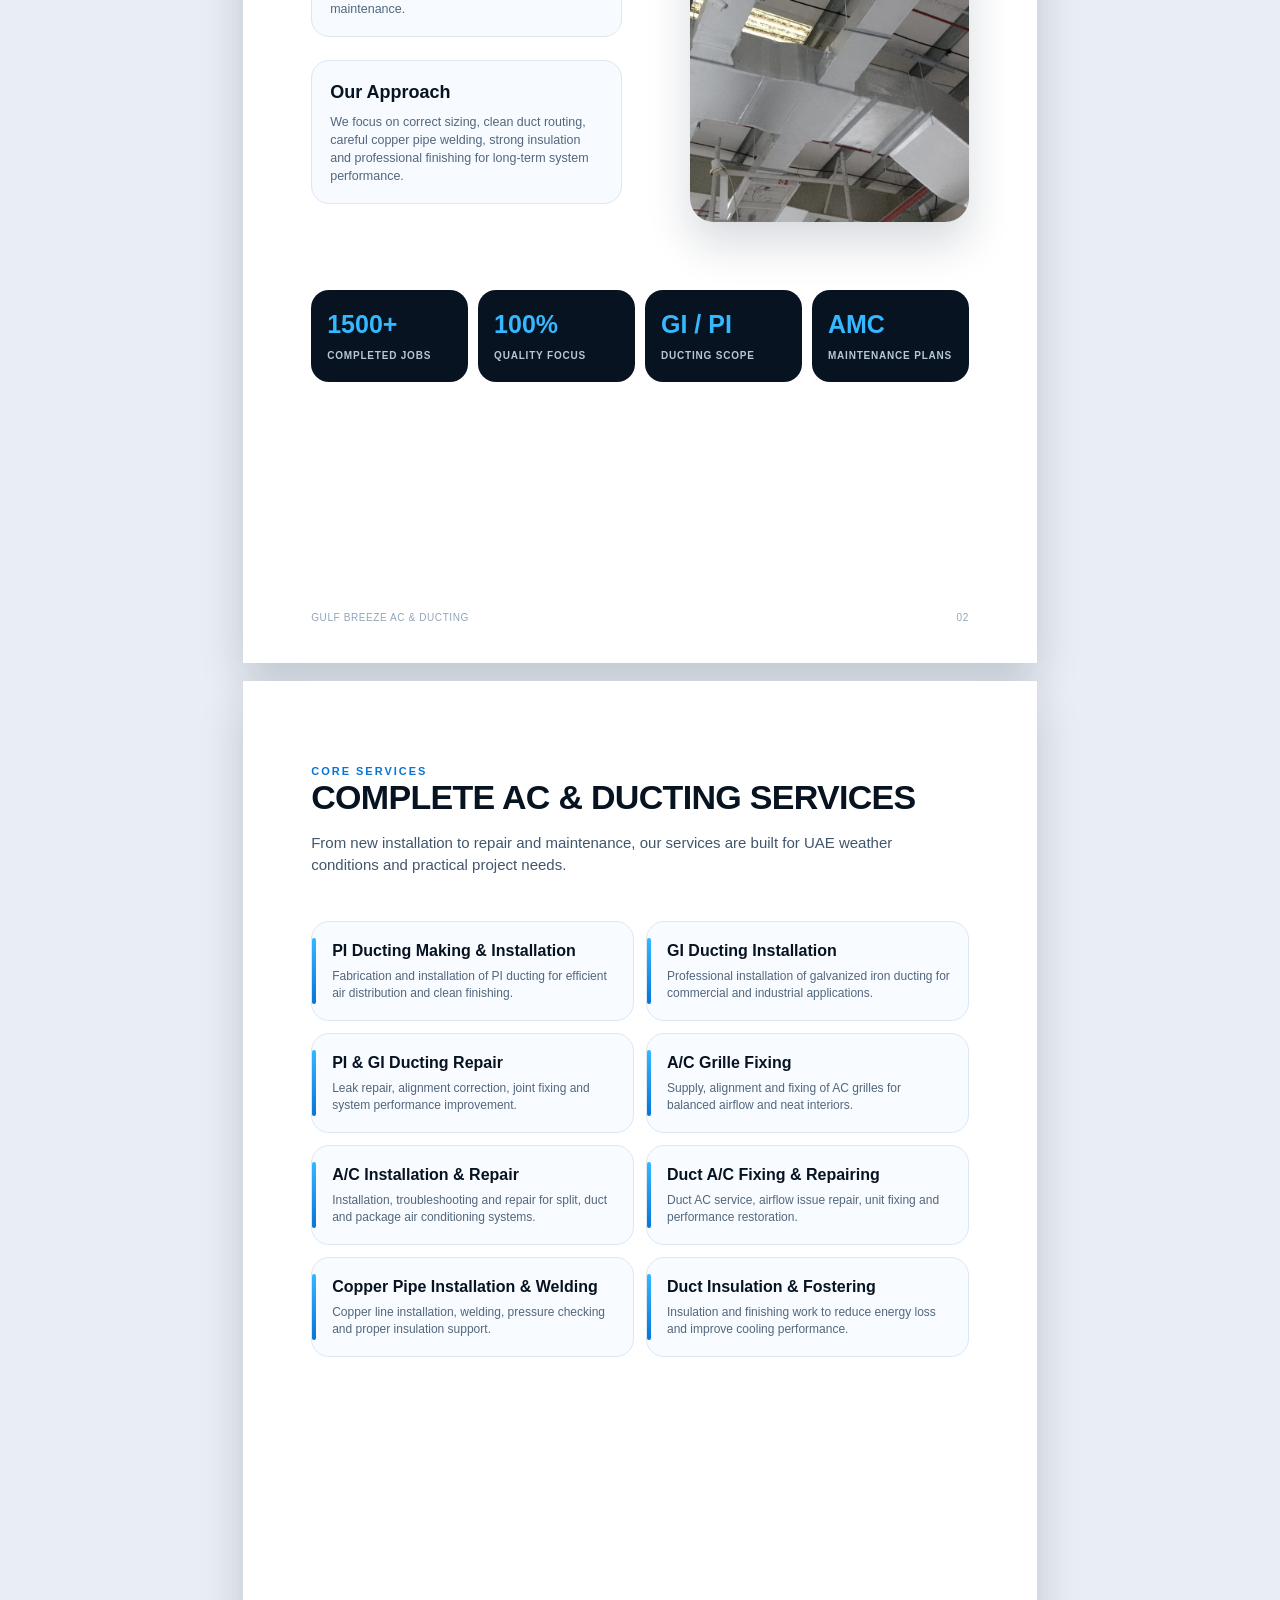
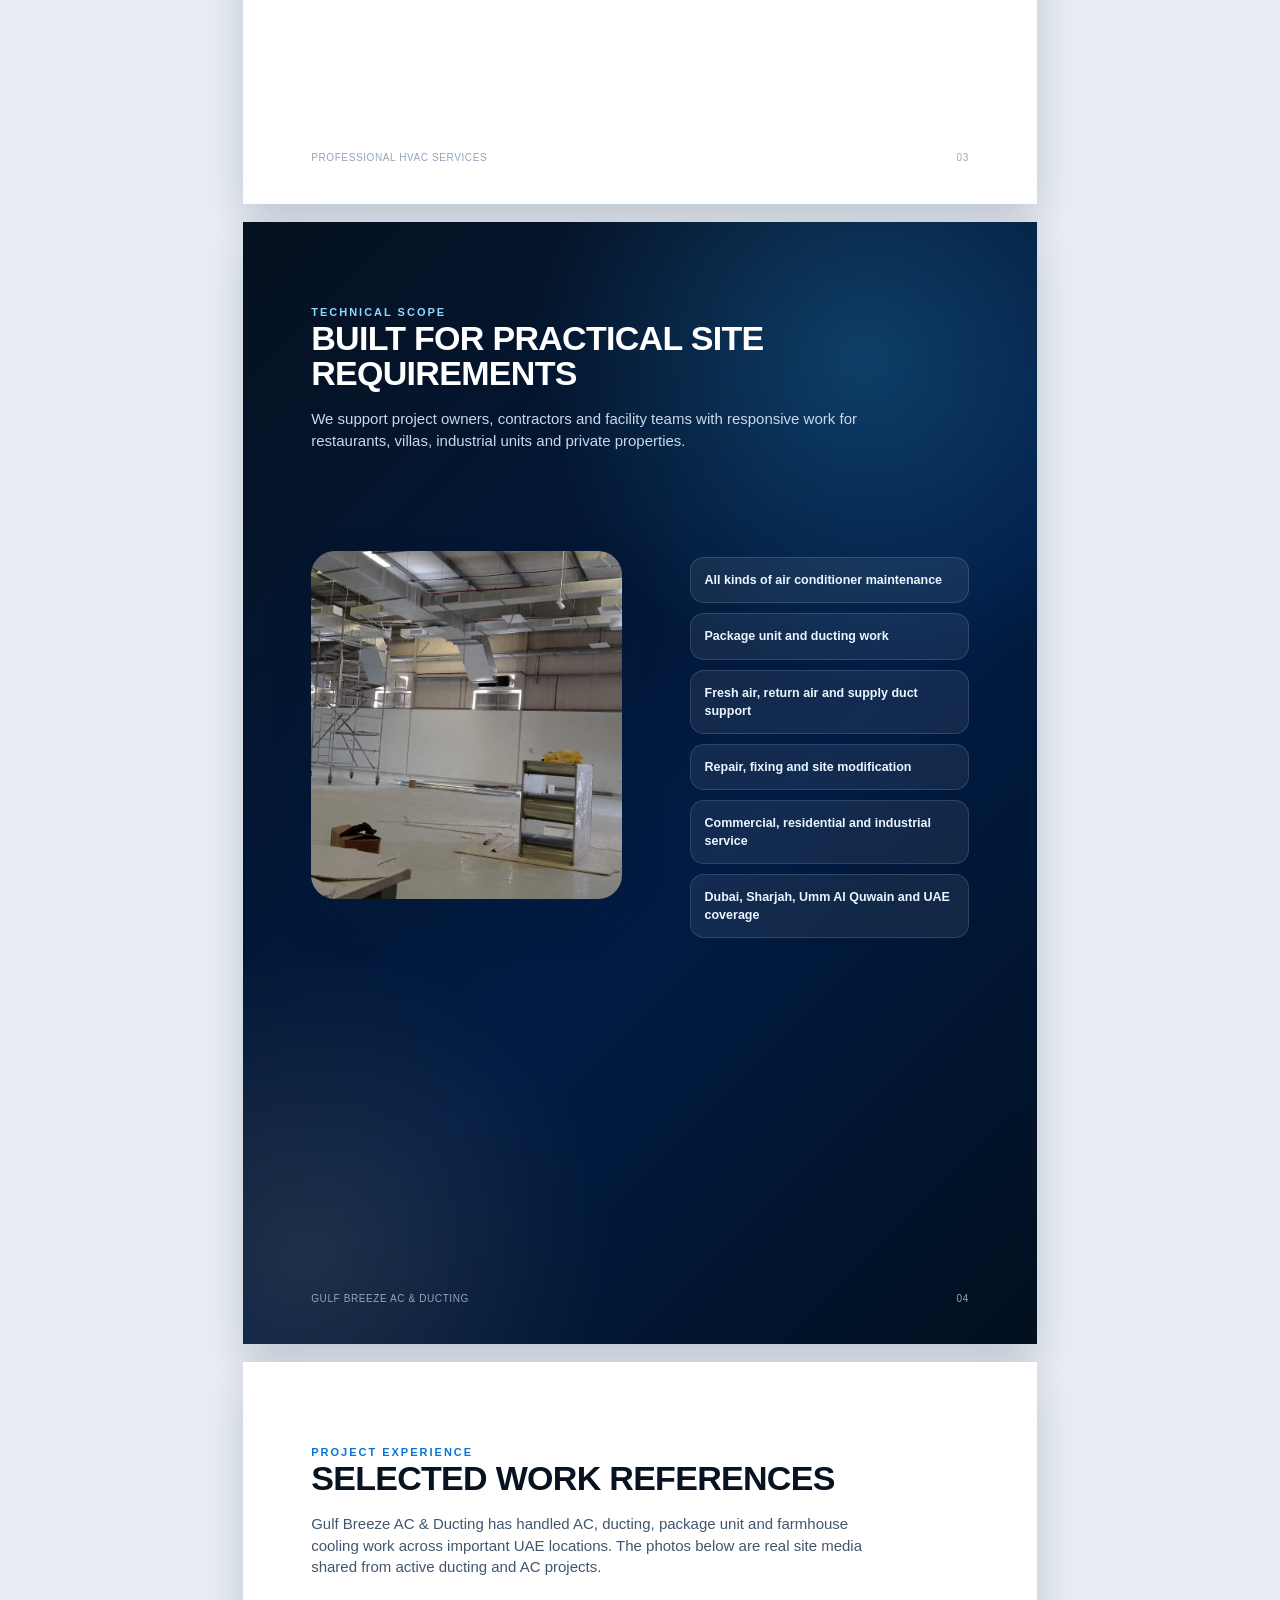
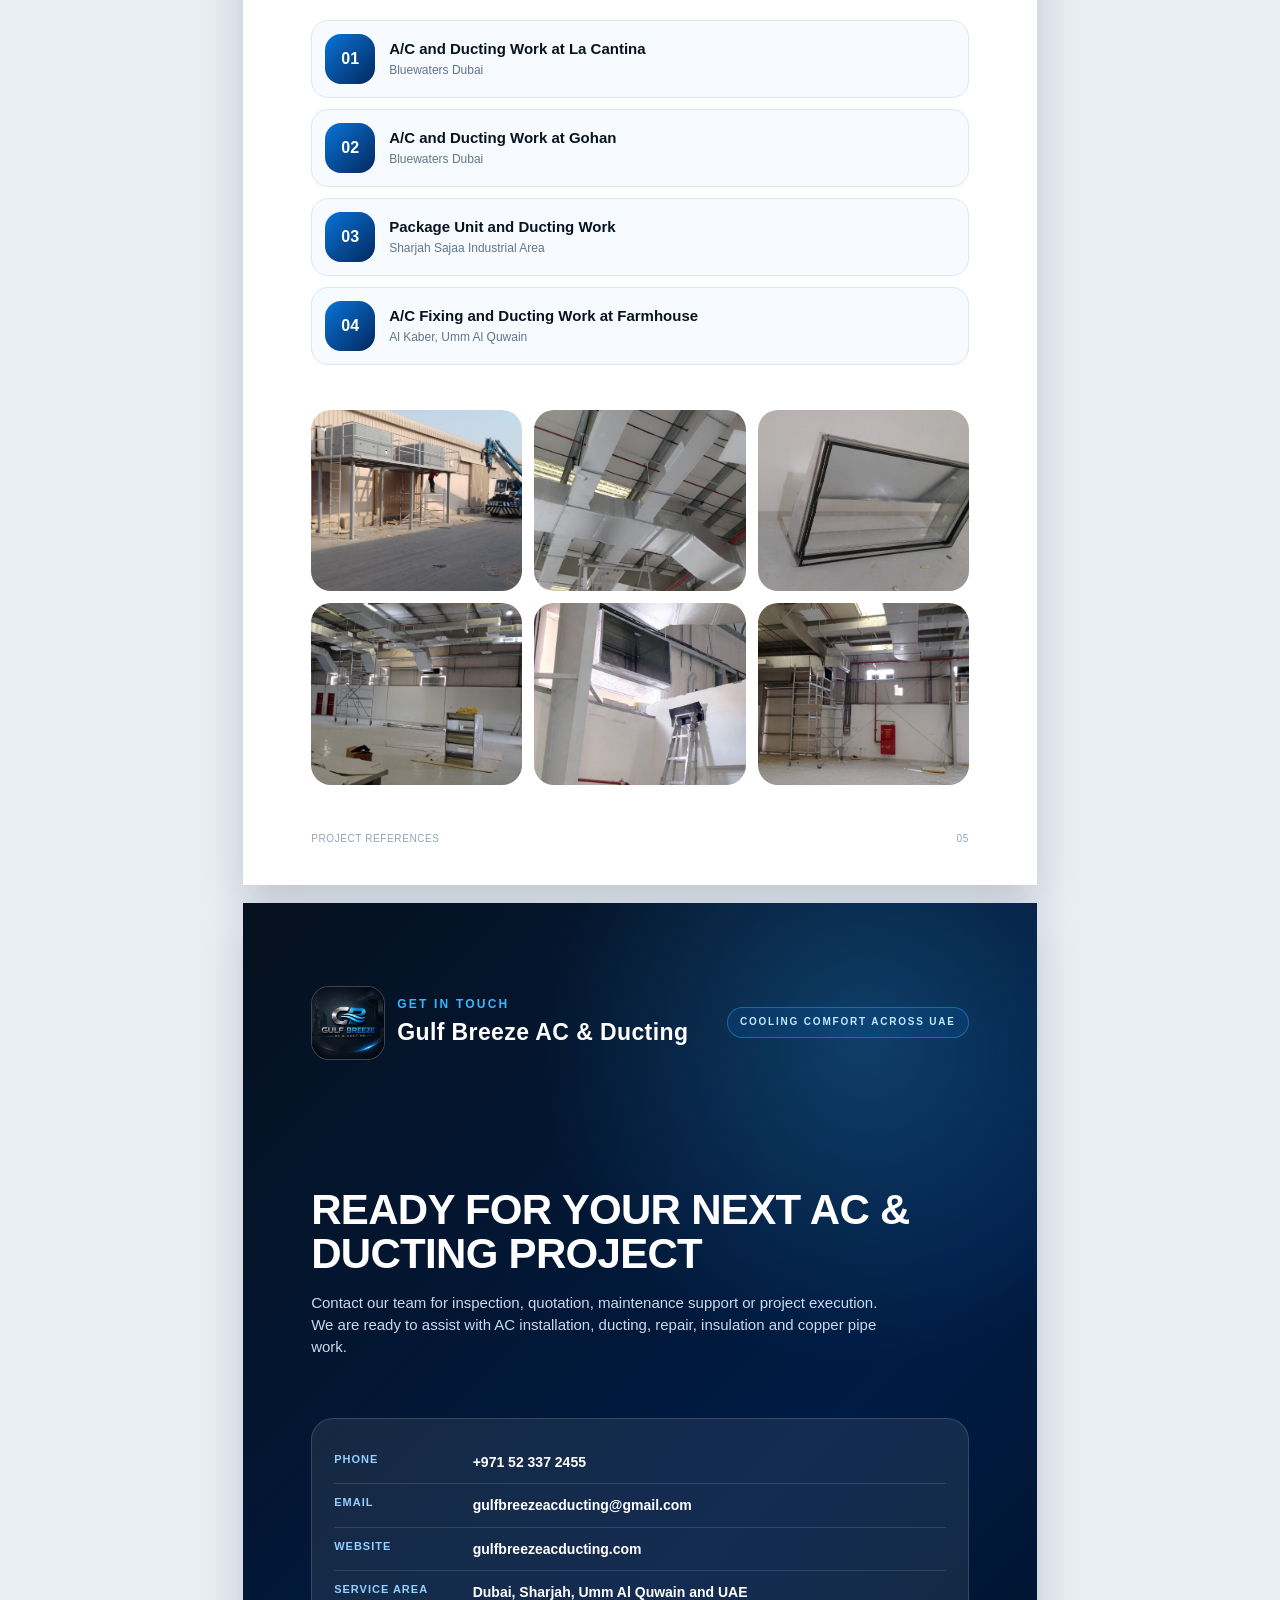
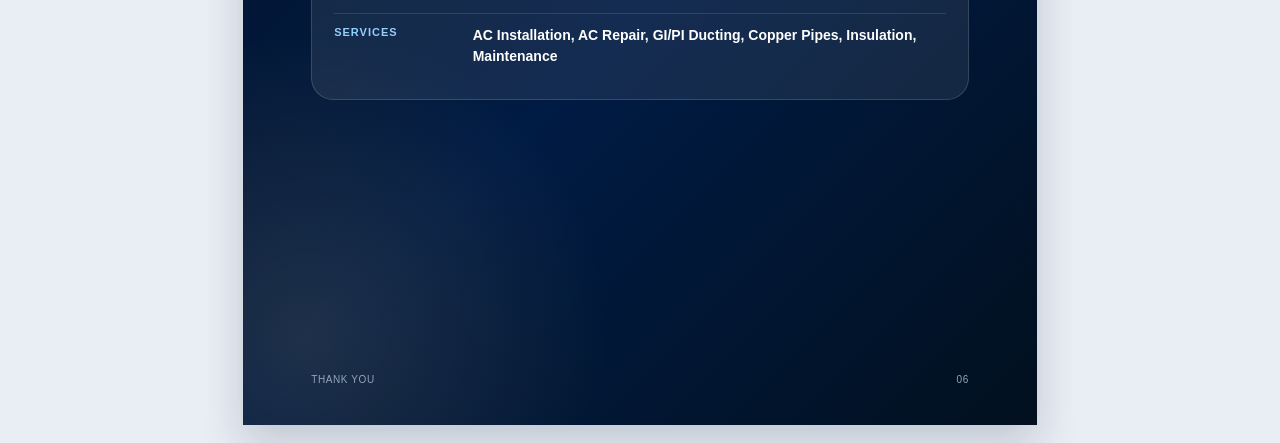
==== commit 98e0a915: "Improve Lighthouse performance and accessibility" ====
--- a/public/catalog/company-profile.html
+++ b/public/catalog/company-profile.html
@@ -483,7 +483,7 @@
       <div class="inner">
         <div class="topline">
           <div class="logo-wrap">
-            <img class="logo" src="../gulf-breeze-logo.png" alt="Gulf Breeze logo" />
+            <img class="logo" src="../gulf-breeze-logo-512.png" alt="Gulf Breeze logo" />
             <div>
               <div class="brand-small">Company Profile</div>
               <div class="brand-title">Gulf Breeze AC & Ducting</div>
@@ -624,7 +624,7 @@
       <div class="inner">
         <div class="topline">
           <div class="logo-wrap">
-            <img class="logo" src="../gulf-breeze-logo.png" alt="Gulf Breeze logo" />
+            <img class="logo" src="../gulf-breeze-logo-512.png" alt="Gulf Breeze logo" />
             <div>
               <div class="brand-small">Get In Touch</div>
               <div class="brand-title">Gulf Breeze AC & Ducting</div>
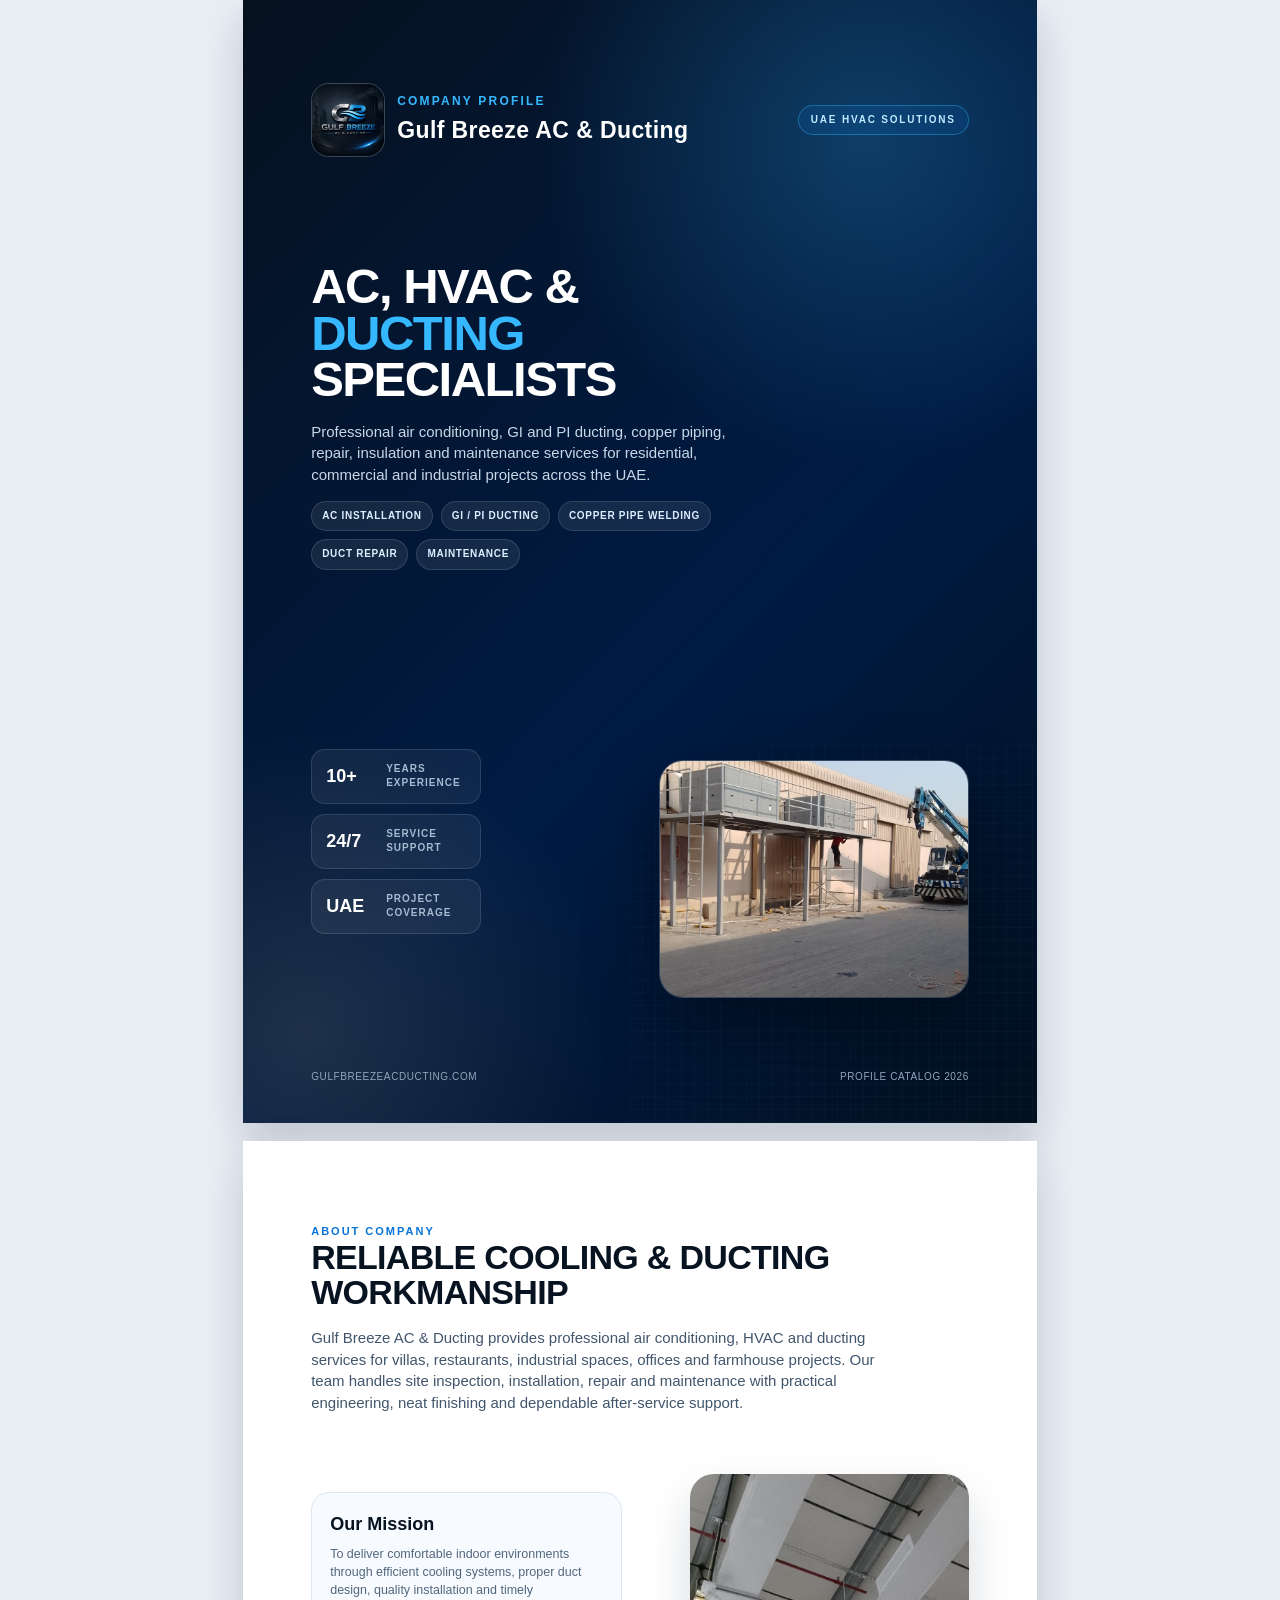
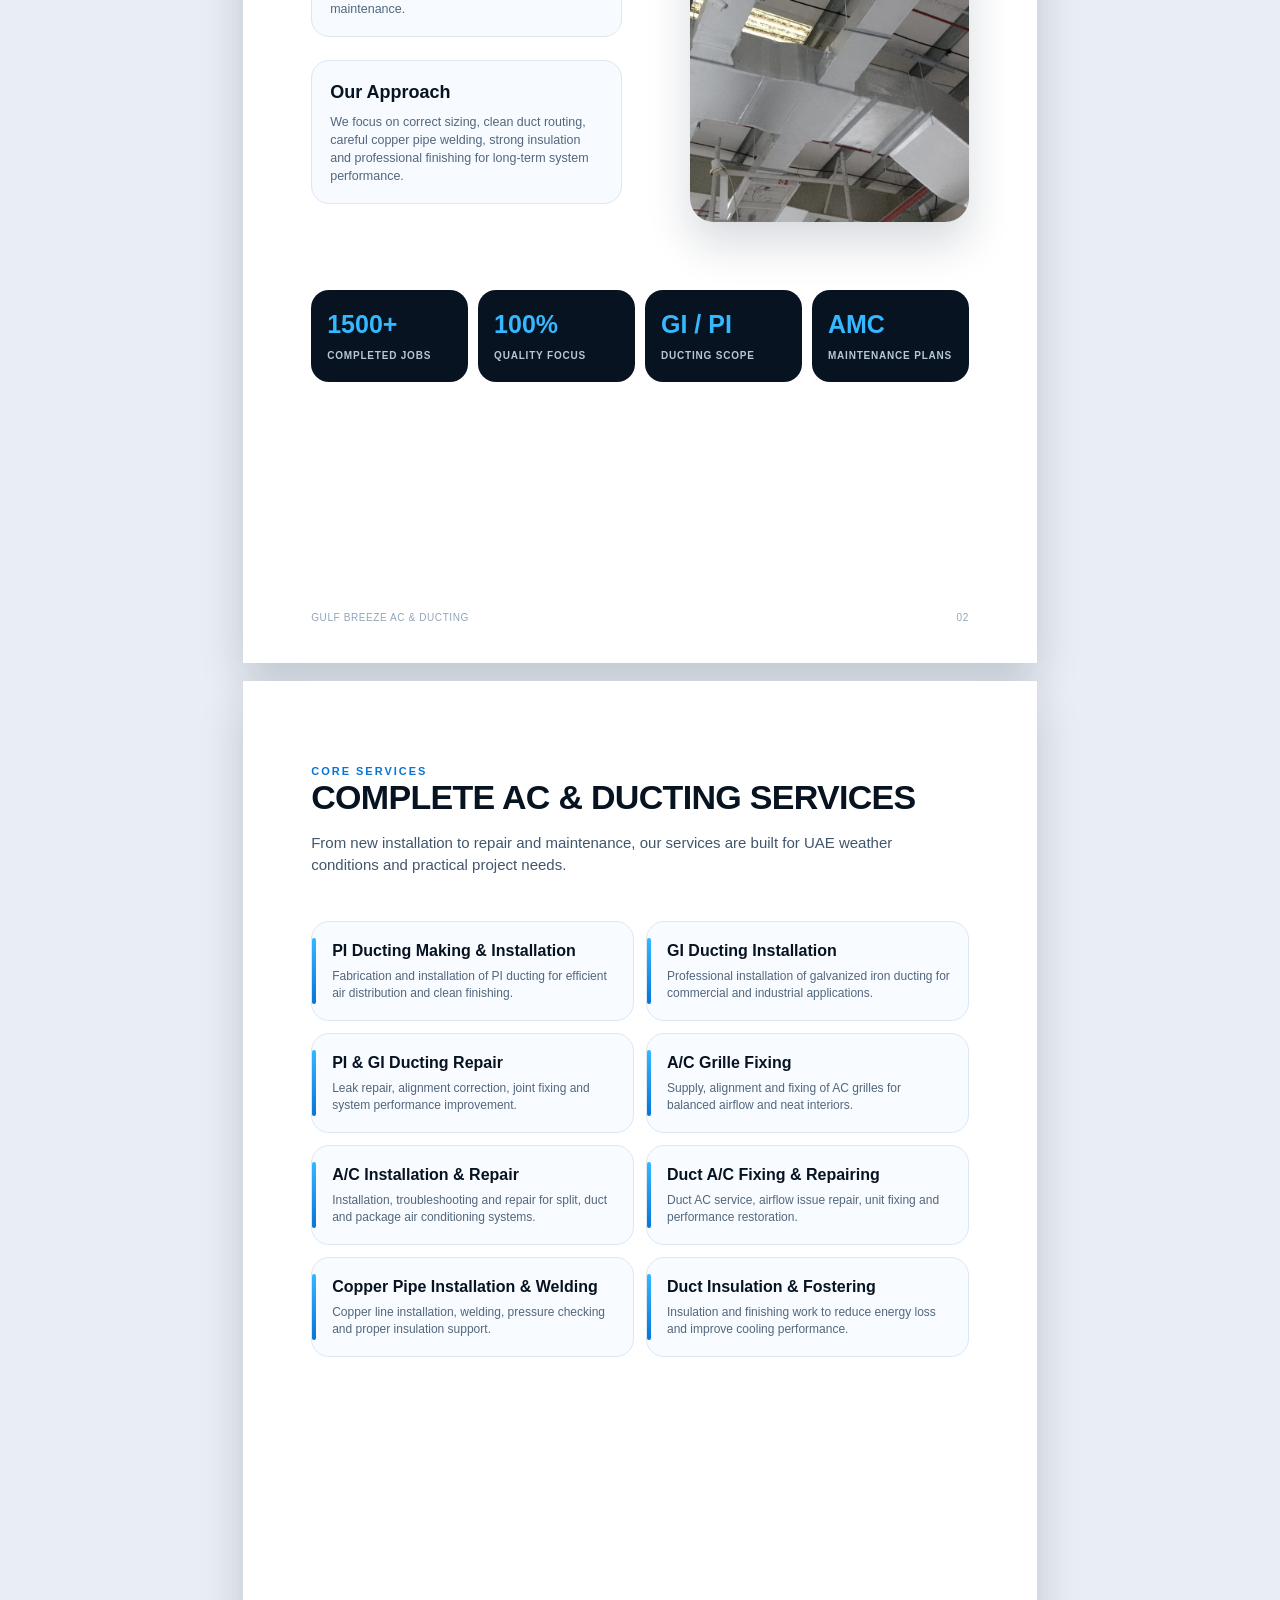
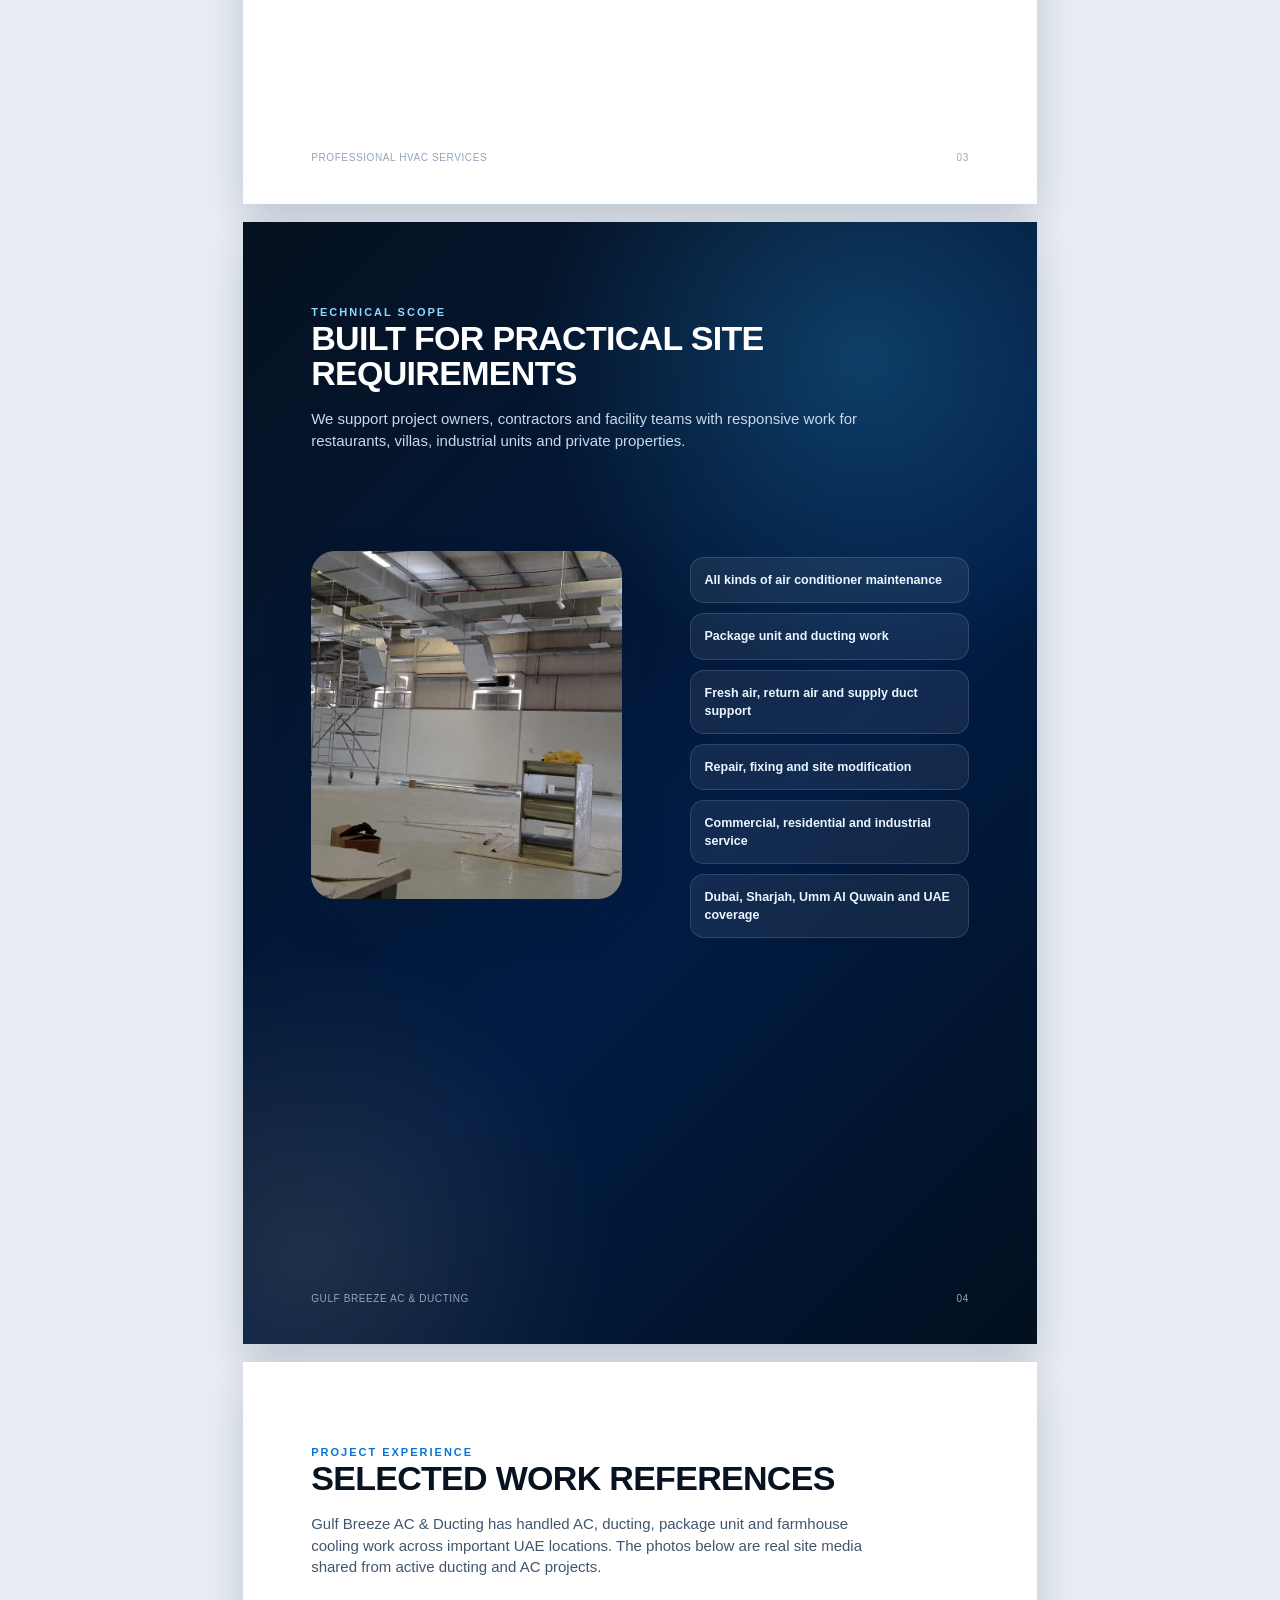
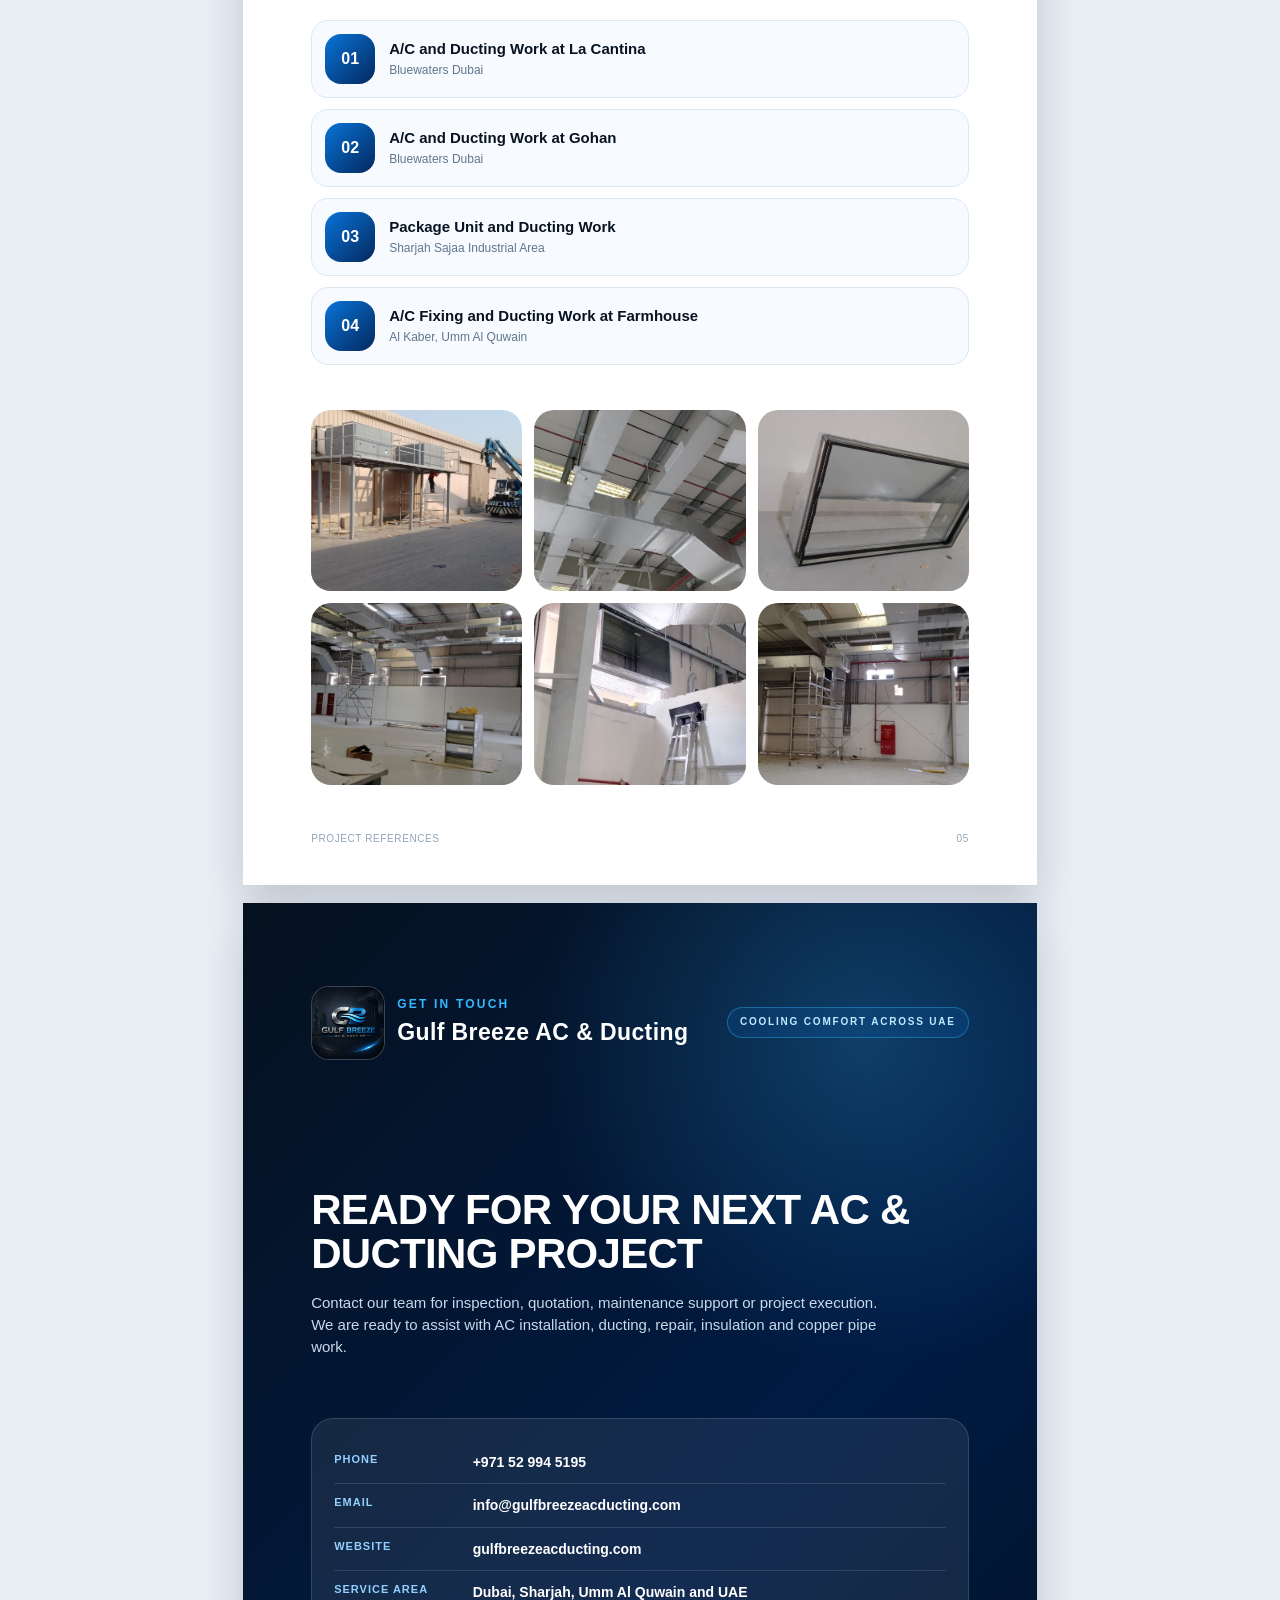
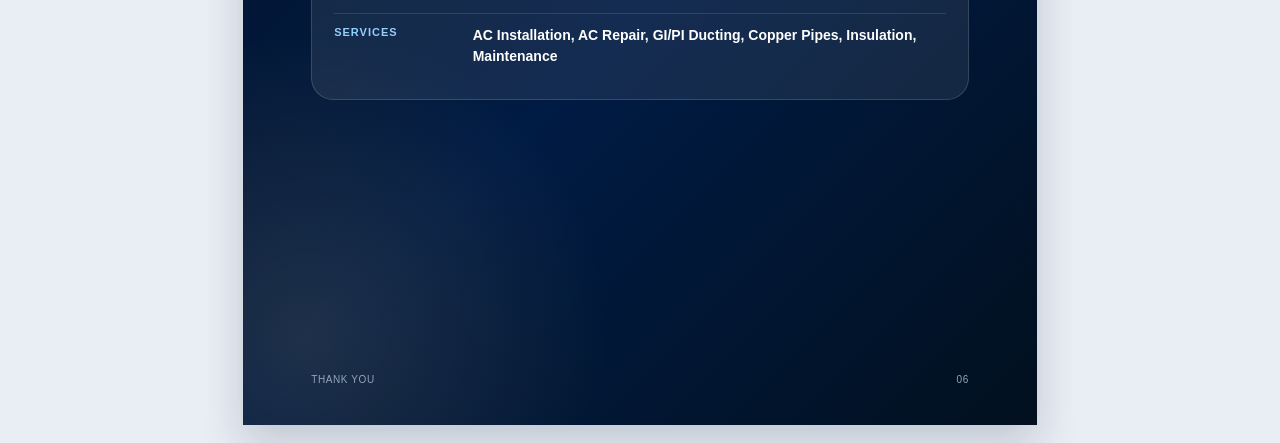
==== commit 2a820c59: "Update Gulf Breeze contact details" ====
--- a/public/catalog/company-profile.html
+++ b/public/catalog/company-profile.html
@@ -639,8 +639,8 @@
         </p>
 
         <div class="contact-card">
-          <div class="contact-row"><span>Phone</span><strong>+971 52 337 2455</strong></div>
-          <div class="contact-row"><span>Email</span><strong>gulfbreezeacducting@gmail.com</strong></div>
+          <div class="contact-row"><span>Phone</span><strong>+971 52 994 5195</strong></div>
+          <div class="contact-row"><span>Email</span><strong>info@gulfbreezeacducting.com</strong></div>
           <div class="contact-row"><span>Website</span><strong>gulfbreezeacducting.com</strong></div>
           <div class="contact-row"><span>Service Area</span><strong>Dubai, Sharjah, Umm Al Quwain and UAE</strong></div>
           <div class="contact-row"><span>Services</span><strong>AC Installation, AC Repair, GI/PI Ducting, Copper Pipes, Insulation, Maintenance</strong></div>
